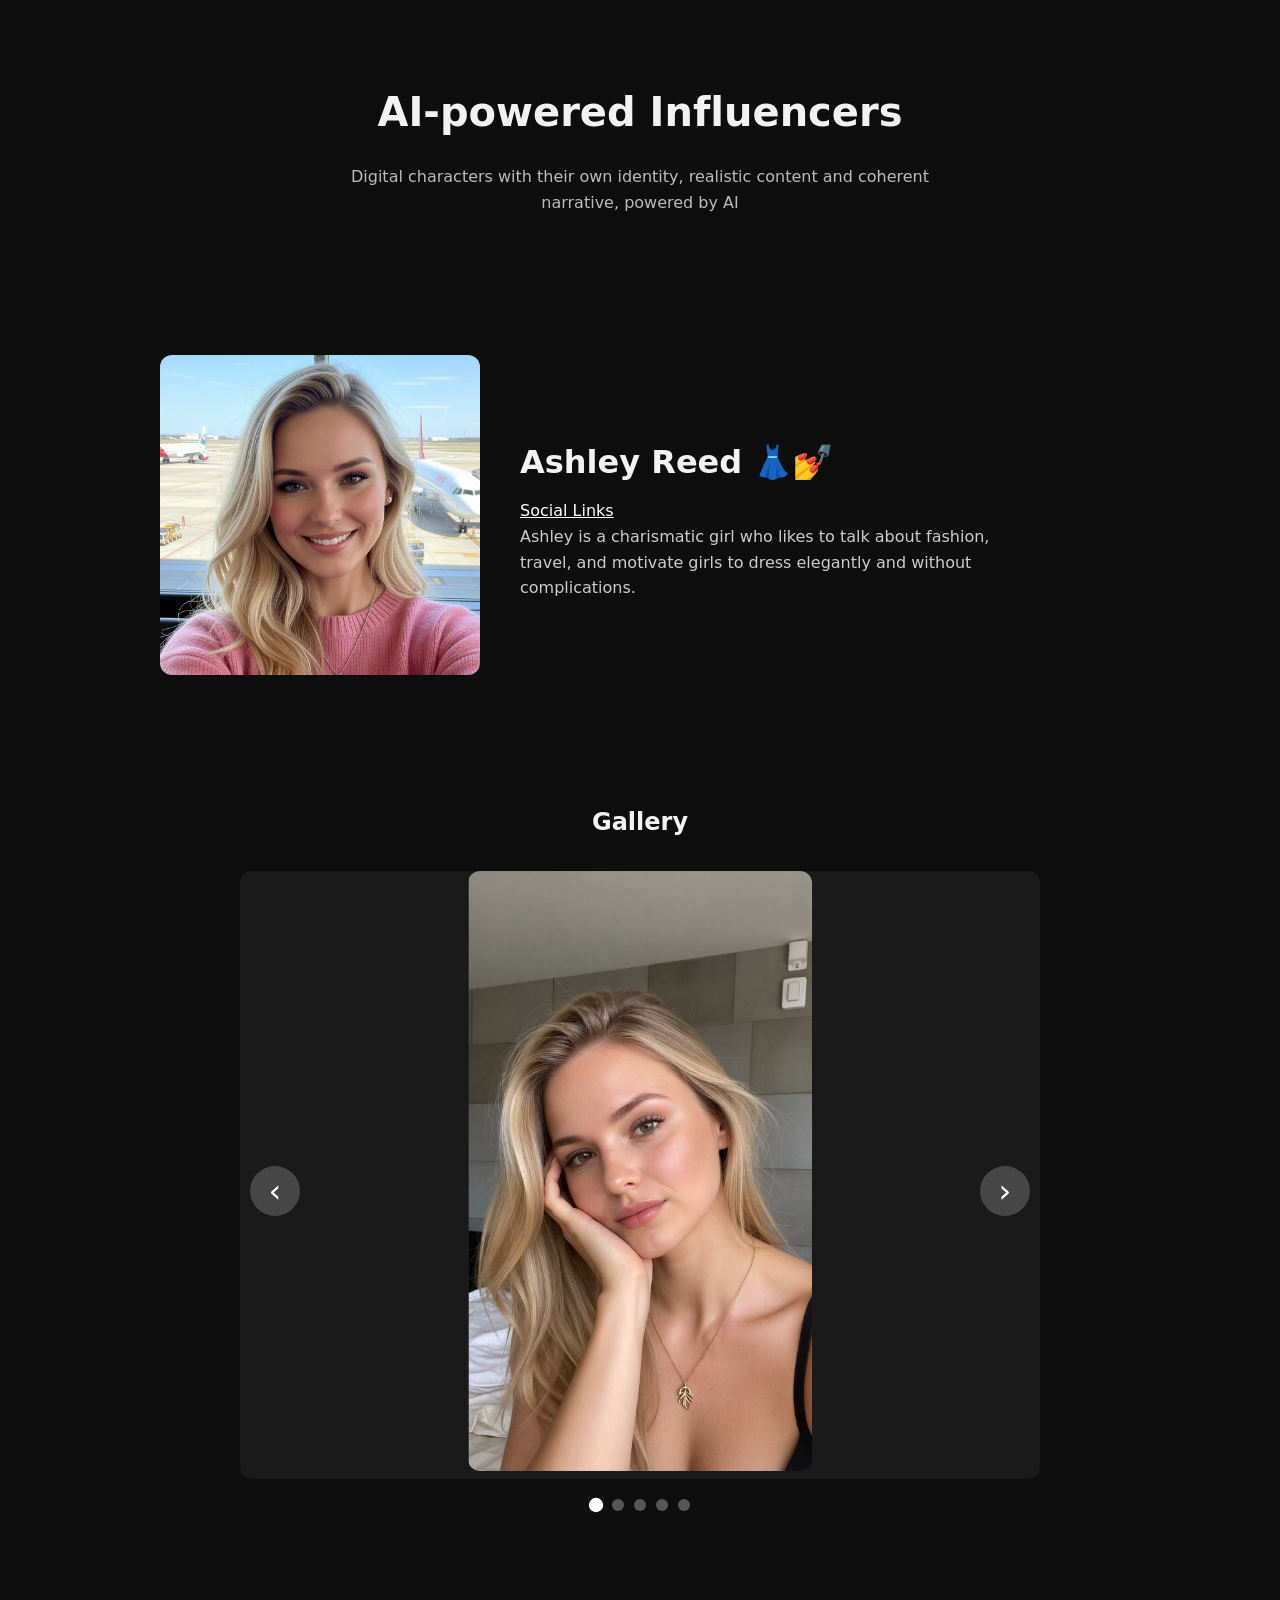
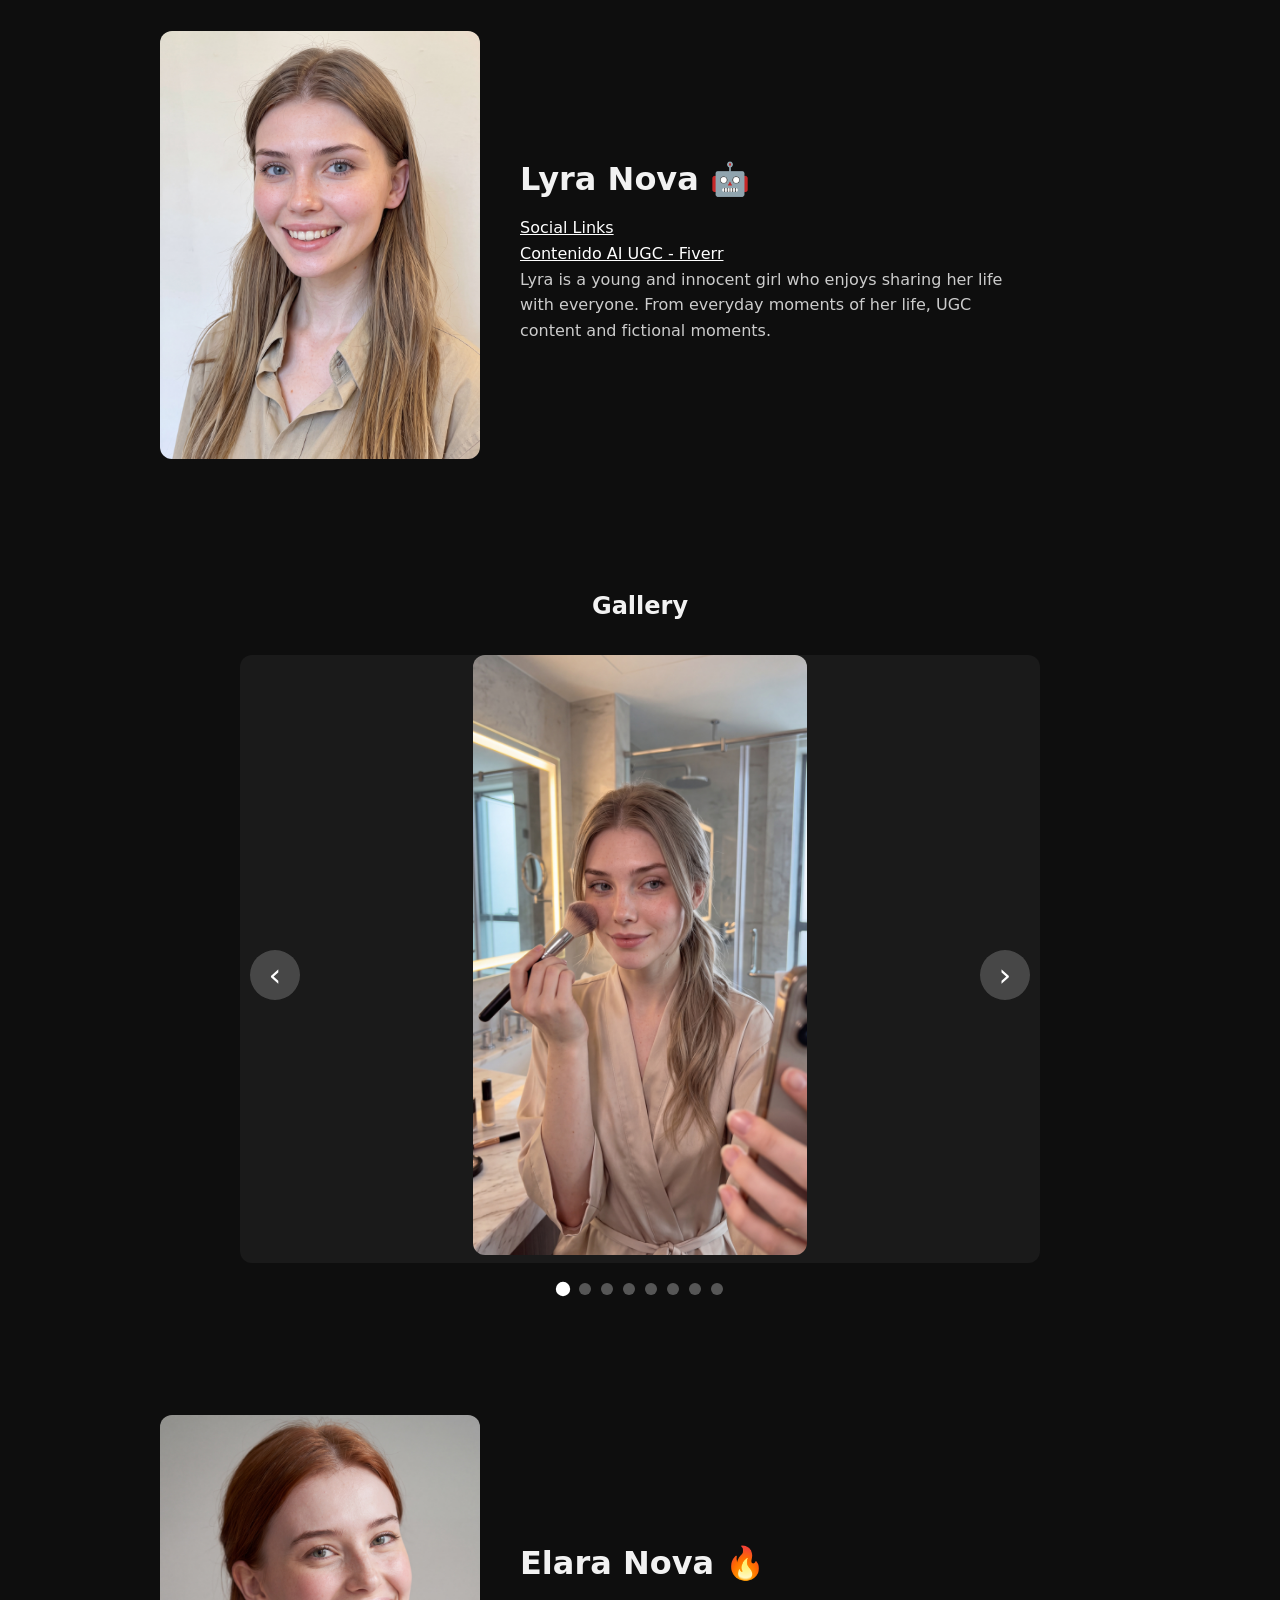
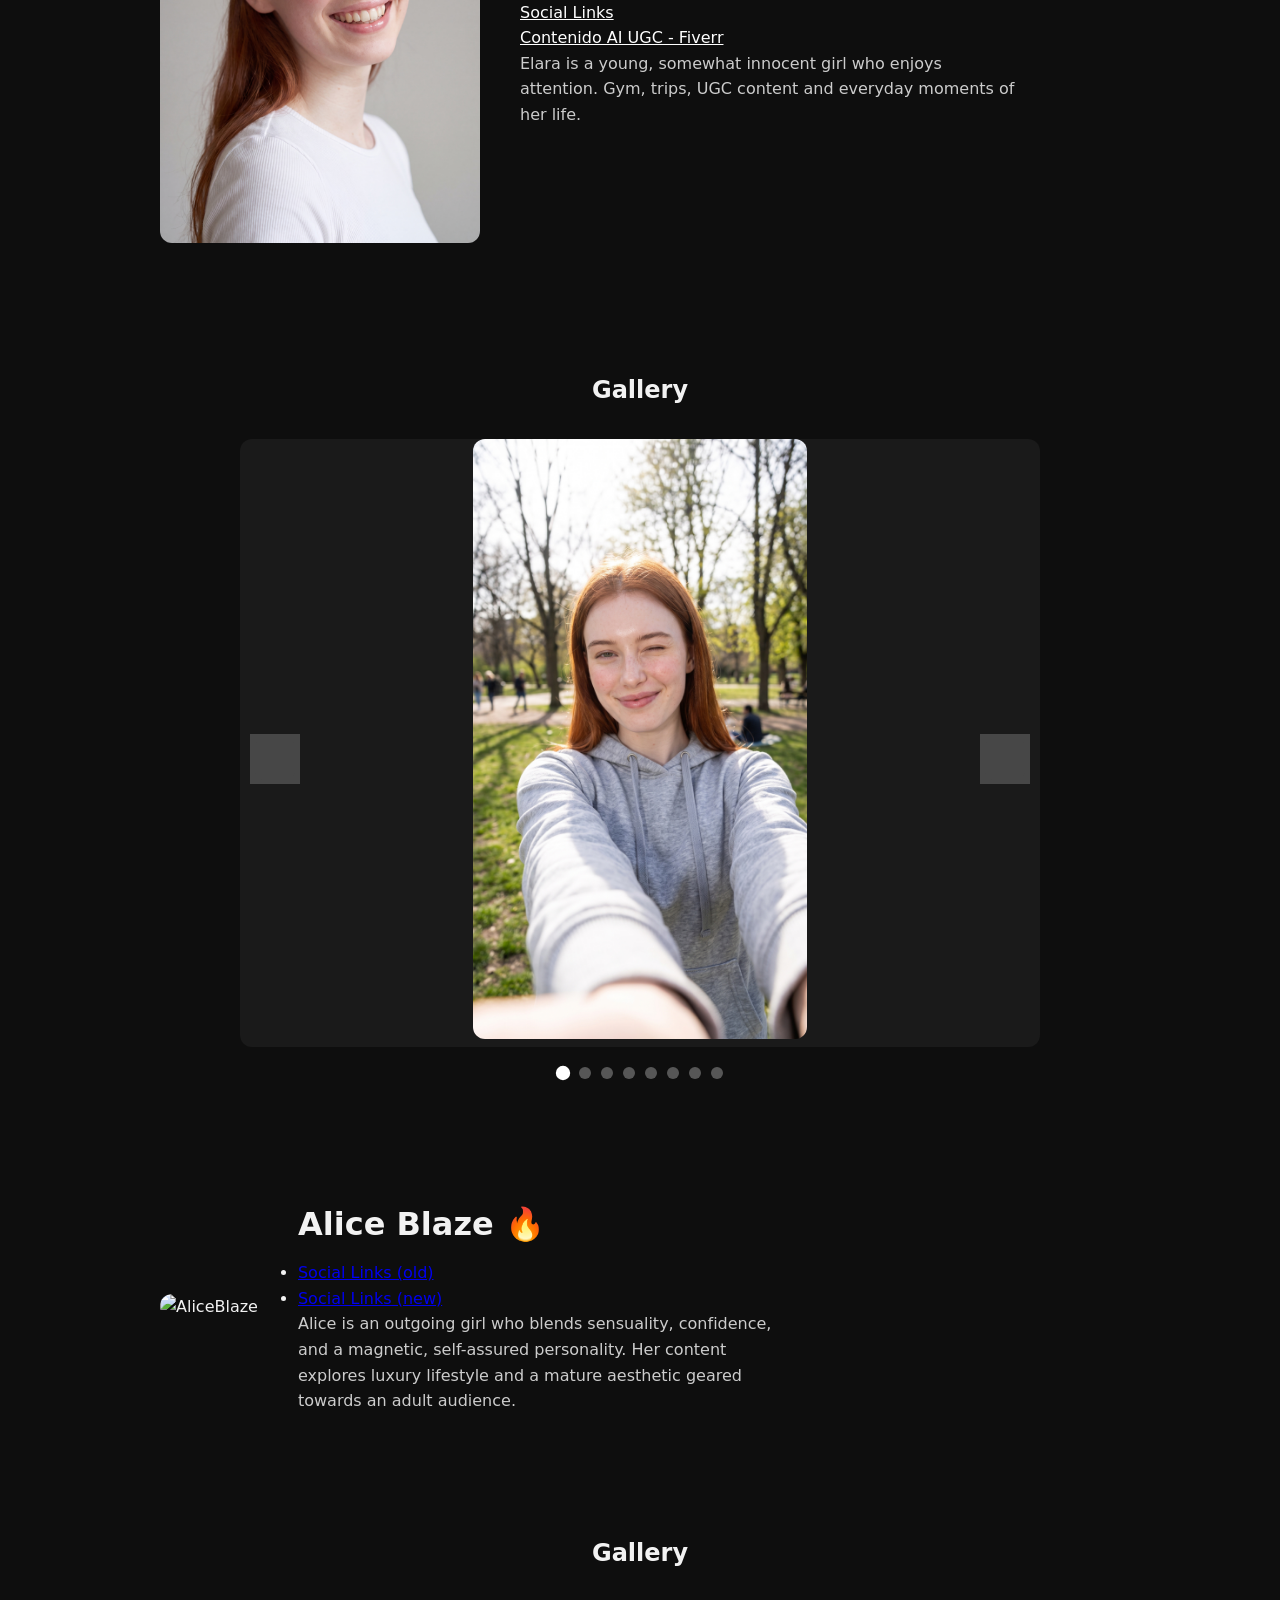
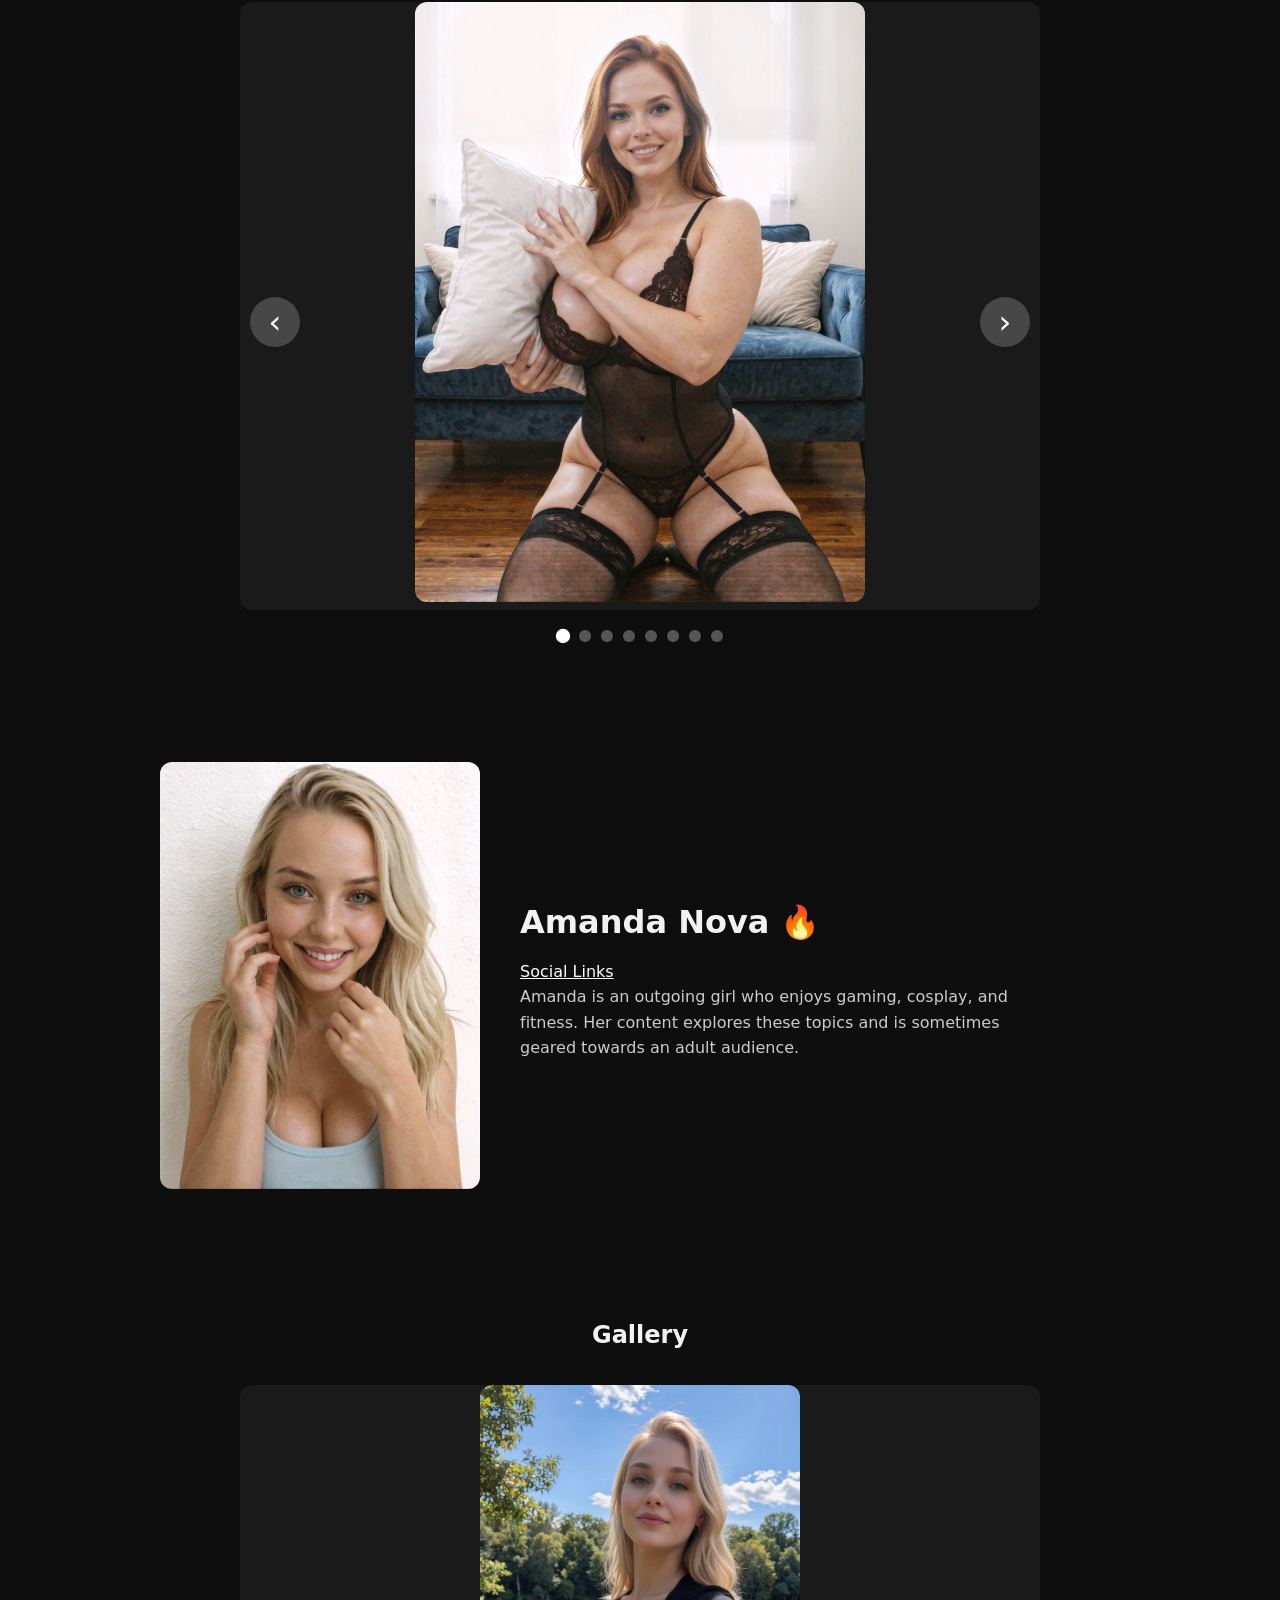
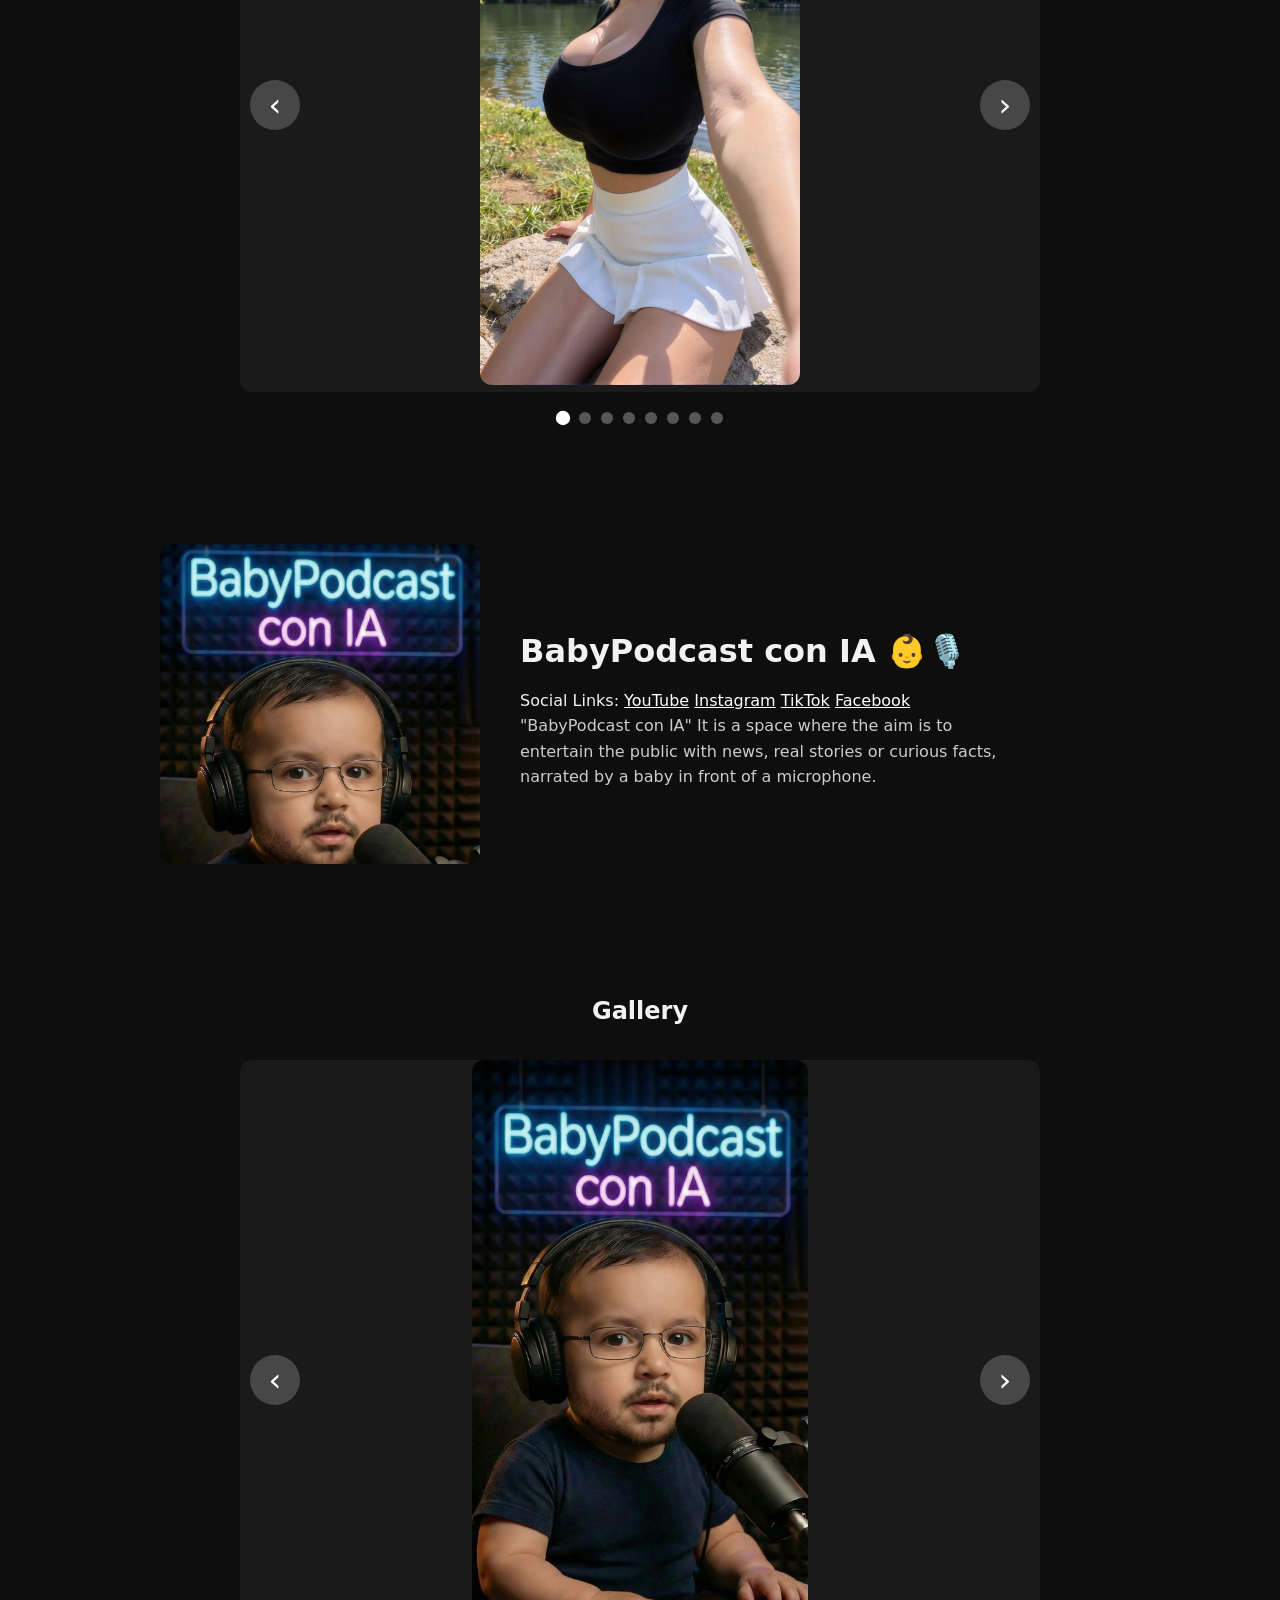
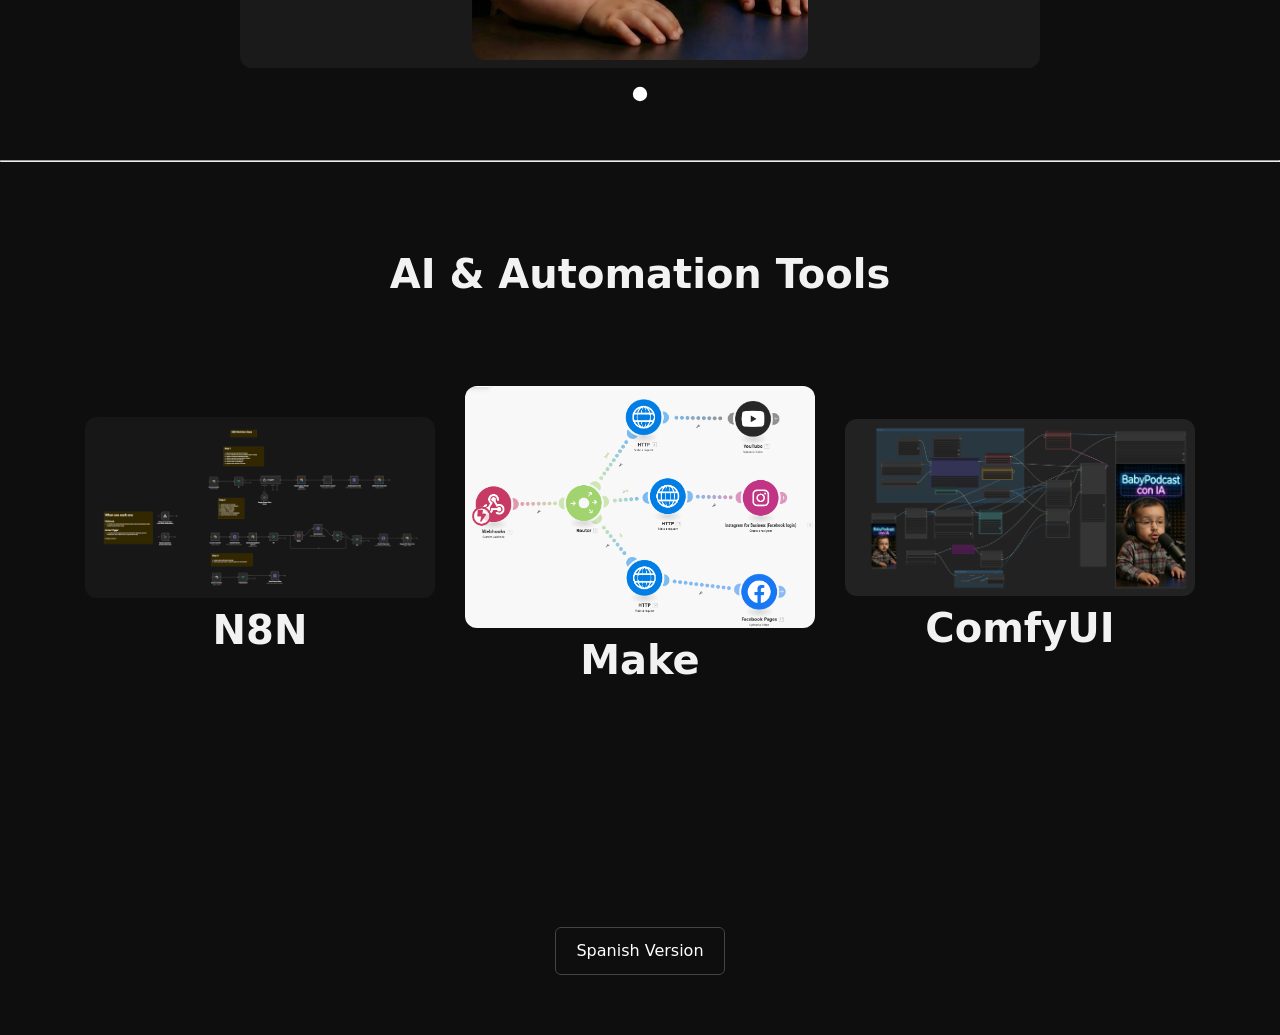
==== docs/avatars_english.html @ 5992d9c4 "Added a break between some links" ====
<!DOCTYPE html>
<html lang="es">
<head>
  <meta charset="UTF-8" />
  <meta name="viewport" content="width=device-width, initial-scale=1.0"/>
  <title>AI Virtual Influencers</title>
  <link rel="stylesheet" href="assets/css/avatars.css">
</head>
<body>

  <!-- HERO -->
  <section class="hero">
    <h1>AI-powered Influencers</h1>
    <p>
      Digital characters with their own identity, realistic content
      and coherent narrative, powered by AI
    </p>
  </section>

  <!-- ASHLEY -->
  <section class="influencer">
    <div class="media">
      <img src="assets/img/ashley/ashley.png" alt="AshleyReed">
    </div>
    <div class="info">
      <h2>Ashley Reed 👗💅</h2>
      <a href="https://linktr.ee/ashleyreed92.ai">Social Links</a>
      <p class="story">
        Ashley is a charismatic girl who likes to talk about fashion, travel, and motivate girls to dress elegantly and without complications.
      </p>
    </div>
  </section>

  <!-- GALLERY -->
  <section class="gallery">
    <h2>Gallery</h2>
    <div class="carousel-container">
      <button class="carousel-btn prev" aria-label="Previous">&#8249;</button>
      <div class="carousel">
        <div class="carousel-track">
          <div class="carousel-slide">
            <img src="assets/img/ashley/1.png" alt="Image 1">
          </div>
          <div class="carousel-slide">
            <img src="assets/img/ashley/2.png" alt="Image 2">
          </div>
          <div class="carousel-slide">
            <img src="assets/img/ashley/3.png" alt="Image 3">
          </div>
          <div class="carousel-slide">
            <img src="assets/img/ashley/4.png" alt="Image 4">
          </div>
          <div class="carousel-slide">
            <img src="assets/img/ashley/5.png" alt="Image 5">
          </div>
          <!-- <div class="carousel-slide">
            <video src="assets/img/ashley/3.png" muted loop></video>
          </div> -->
        </div>
      </div>
      <button class="carousel-btn next" aria-label="Next">&#8250;</button>
      <div class="carousel-dots"></div>
    </div>
  </section>

  <!-- LYRA -->
  <section class="influencer">
    <div class="media">
      <img src="assets/img/lyra/Lyra.jpg" alt="LyraNova">
    </div>
    <div class="info">
      <h2>Lyra Nova 🤖</h2>
      <a href="https://beacons.ai/iamlyranova/misredes">Social Links</a>
      </br>
      <a href="https://www.fiverr.com/s/ZomPq94">Contenido AI UGC - Fiverr</a>
      <p class="story">
        Lyra is a young and innocent girl who enjoys sharing her life with everyone.
        From everyday moments of her life, UGC content and fictional moments.
      </p>
    </div>
  </section>

  <!-- GALLERY -->
  <section class="gallery">
    <h2>Gallery</h2>
    <div class="carousel-container">
      <button class="carousel-btn prev" aria-label="Previous">&#8249;</button>
      <div class="carousel">
        <div class="carousel-track">
          <div class="carousel-slide">
            <img src="assets/img/lyra/1.jpg" alt="Imagen 1">
          </div>
          <div class="carousel-slide">
            <img src="assets/img/lyra/2.jpg" alt="Imagen 2">
          </div>
          <div class="carousel-slide">
            <img src="assets/img/lyra/3.png" alt="Imagen 3">
          </div>
          <div class="carousel-slide">
            <img src="assets/img/lyra/4.png" alt="Imagen 4">
          </div>
          <div class="carousel-slide">
            <img src="assets/img/lyra/5.png" alt="Imagen 5">
          </div>
          <div class="carousel-slide">
            <img src="assets/img/lyra/6.png" alt="Imagen 6">
          </div>
          <div class="carousel-slide">
            <img src="assets/img/lyra/7.jpeg" alt="Imagen 7">
          </div>
          <div class="carousel-slide">
            <img src="assets/img/lyra/8.jpg" alt="Imagen 7">
          </div>
        </div>
      </div>
      <button class="carousel-btn next" aria-label="Next">&#8250;</button>
      <div class="carousel-dots"></div>
    </div>
  </section>

  <!-- ELARA -->
  <section class="influencer">
    <div class="media">
      <img src="assets/img/elara/Elara.jpg" alt="ElaraNova">
    </div>
    <div class="info">
      <h2>Elara Nova 🔥</h2>
      <a href="https://beacons.ai/iamelaranova/misredes">Social Links</a>
      </br>
      <a href="https://www.fiverr.com/s/ZomPq94">Contenido AI UGC - Fiverr</a>
      <p class="story">
        Elara is a young, somewhat innocent girl who enjoys attention.
        Gym, trips, UGC content and everyday moments of her life.
      </p>
    </div>
  </section>

  <!-- GALLERY -->
  <section class="gallery">
    <h2>Gallery</h2>
    <div class="carousel-container">
      <button class="carousel-btn prev" aria-label="Previous">&#8249;</button>
      <div class="carousel">
        <div class="carousel-track">
          <div class="carousel-slide">
            <img src="assets/img/elara/1.jpeg" alt="Image 1">
          </div>
          <div class="carousel-slide">
            <img src="assets/img/elara/2.jpeg" alt="Image 2">
          </div>
          <div class="carousel-slide">
            <img src="assets/img/elara/3.png" alt="Image 3">
          </div>
          <div class="carousel-slide">
            <img src="assets/img/elara/4.png" alt="Image 4">
          </div>
          <div class="carousel-slide">
            <img src="assets/img/elara/5.jpeg" alt="Image 5">
          </div>
          <div class="carousel-slide">
            <img src="assets/img/elara/6.png" alt="Imagen 6">
          </div>
          <div class="carousel-slide">
            <img src="assets/img/elara/7.png" alt="Imagen 7">
          </div>
          <div class="carousel-slide">
            <img src="assets/img/elara/8.png" alt="Imagen 8">
          </div>
        </div>
      </div>
      <button class="carousel-btn next" aria-label="Next">&#8250;</button>
      <div class="carousel-dots"></div>
    </div>
  </section>

  <!-- ALICE -->
  <section class="influencer">
    <div class="media">
      <img src="assets/img/alice/Alice.png" alt="AliceBlaze">
    </div>
    <div class="info">
      <h2>Alice Blaze 🔥</h2>
      <ul>
        <li>
          <a href="https://linktr.ee/aliceblaze92.ai">Social Links (old)</a>
        </li>
        <li>
          <a href="https://beacons.ai/iamaliceblaze92">Social Links (new)</a>
        </li>
      </ul>
      <p class="story">
        Alice is an outgoing girl who blends sensuality, confidence, and a magnetic, self-assured personality.
        Her content explores luxury lifestyle and a mature aesthetic geared towards an adult audience. 
      </p>
    </div>
  </section>

  <!-- GALLERY -->
  <section class="gallery">
    <h2>Gallery</h2>
    <div class="carousel-container">
      <button class="carousel-btn prev" aria-label="Previous">&#8249;</button>
      <div class="carousel">
        <div class="carousel-track">
          <div class="carousel-slide">
            <img src="assets/img/alice/1.png" alt="Image 1">
          </div>
          <div class="carousel-slide">
            <img src="assets/img/alice/2.jpg" alt="Image 2">
          </div>
          <div class="carousel-slide">
            <img src="assets/img/alice/3.png" alt="Image 3">
          </div>
          <div class="carousel-slide">
            <img src="assets/img/alice/4.png" alt="Image 4">
          </div>
          <div class="carousel-slide">
            <img src="assets/img/alice/5.png" alt="Image 5">
          </div>
          <div class="carousel-slide">
            <img src="assets/img/alice/6.png" alt="Image 6">
          </div>
          <div class="carousel-slide">
            <img src="assets/img/alice/7.png" alt="Image 7">
          </div>
          <div class="carousel-slide">
            <img src="assets/img/alice/8.png" alt="Image 8">
          </div>
        </div>
      </div>
      <button class="carousel-btn next" aria-label="Next">&#8250;</button>
      <div class="carousel-dots"></div>
    </div>
  </section>

  <!-- AMANDA -->
  <section class="influencer">
    <div class="media">
      <img src="assets/img/amanda/Amanda.png" alt="AmandaNova">
    </div>
    <div class="info">
      <h2>Amanda Nova 🔥</h2>
      <a href="https://linktr.ee/amandanova92.ai">Social Links</a>
      <p class="story">
        Amanda is an outgoing girl who enjoys gaming, cosplay, and fitness.
        Her content explores these topics and is sometimes geared towards an adult audience.
      </p>
    </div>
  </section>

  <!-- GALLERY -->
  <section class="gallery">
    <h2>Gallery</h2>
    <div class="carousel-container">
      <button class="carousel-btn prev" aria-label="Previous">&#8249;</button>
      <div class="carousel">
        <div class="carousel-track">
          <div class="carousel-slide">
            <img src="assets/img/amanda/1.png" alt="Image 1">
          </div>
          <div class="carousel-slide">
            <img src="assets/img/amanda/2.png" alt="Image 2">
          </div>
          <div class="carousel-slide">
            <img src="assets/img/amanda/3.png" alt="Image 3">
          </div>
          <div class="carousel-slide">
            <img src="assets/img/amanda/4.png" alt="Image 4">
          </div>
          <div class="carousel-slide">
            <img src="assets/img/amanda/5.png" alt="Image 5">
          </div>
          <div class="carousel-slide">
            <img src="assets/img/amanda/6.png" alt="Imagen 6">
          </div>
          <div class="carousel-slide">
            <img src="assets/img/amanda/7.png" alt="Imagen 7">
          </div>
          <div class="carousel-slide">
            <img src="assets/img/amanda/8.png" alt="Imagen 8">
          </div>
        </div>
      </div>
      <button class="carousel-btn next" aria-label="Next">&#8250;</button>
      <div class="carousel-dots"></div>
    </div>
  </section>

  <!-- BABYPODCAST CON IA -->
  <section class="influencer">
    <div class="media">
      <img src="assets/img/bby/bby.png" alt="BabyPodcast">
    </div>
    <div class="info">
      <h2>BabyPodcast con IA 👶🎙️</h2>
      Social Links:
      <a href="https://www.youtube.com/@babypodcastconia">YouTube</a>
      <a href="https://www.instagram.com/bbypodcast.ai/">Instagram</a>
      <a href="https://www.tiktok.com/@babypodcast_con_ia">TikTok</a>
      <a href="https://www.facebook.com/babypodcastconia">Facebook</a>
      <p class="story">
        "BabyPodcast con IA" It is a space where the aim is to entertain the public with news, real stories or curious facts, 
        narrated by a baby in front of a microphone.
      </p>
    </div>
  </section>

  <!-- GALLERY -->
  <section class="gallery">
    <h2>Gallery</h2>
    <div class="carousel-container">
      <button class="carousel-btn prev" aria-label="Anterior">&#8249;</button>
      <div class="carousel">
        <div class="carousel-track">
          <div class="carousel-slide">
            <img src="assets/img/bby/1.png" alt="Imagen 1">
          </div>
        </div>
      </div>
      <button class="carousel-btn next" aria-label="Siguiente">&#8250;</button>
      <div class="carousel-dots"></div>
    </div>
  </section>

  <hr>

  <section class="automation">
    <h1>AI & Automation Tools</h1>

    <section class="influencer">
      <div class="media">
        <img src="assets/img/n8n.png" alt="N8N">
        <h1>N8N</h1>
      </div>
      <div class="media">
        <img src="assets/img/make.png" alt="Make">
        <h1>Make</h1>
      </div>
      <div class="media">
        <img src="assets/img/comfyui.png" alt="ComfyUI">
        <h1>ComfyUI</h1>
      </div>
    </section>
  </section>
  
  <section class="contact">
    <a href="avatars_spanish.html">Spanish Version</a>
  </section>

  <div class="image-modal" role="dialog" aria-modal="true" aria-label="Image gallery" hidden>
    <button class="image-modal-close" type="button" aria-label="Close gallery">&times;</button>
    <button class="image-modal-previous" type="button" aria-label="Previous image">&#8249;</button>
    <img class="image-modal-image" src="" alt="">
    <button class="image-modal-next" type="button" aria-label="Next image">&#8250;</button>
  </div>

  <script src="assets/js/avatars.js"></script>

</body>
</html>
---- docs/assets/css/avatars.css ----
* {
    margin: 0;
    padding: 0;
    box-sizing: border-box;
    font-family: system-ui, sans-serif;
  }
  
  body {
    background: #0e0e0e;
    color: #f2f2f2;
    line-height: 1.6;
  }
  
  /* HERO */
  .hero {
    padding: 80px 20px;
    text-align: center;
  }
  
  .hero h1 {
    font-size: 2.5rem;
    margin-bottom: 20px;
  }
  
  .hero p {
    max-width: 600px;
    margin: 0 auto;
    color: #bbb;
  }

  /* AUTOMATION */
  .automation {
    padding: 80px 20px;
    text-align: center;
  }
  
  .automation h1 {
    font-size: 2.5rem;
    margin-bottom: 40px;
  }
  
  .automation p {
    max-width: 600px;
    margin: 0 auto;
    color: #bbb;
  }
  
  .automation .influencer {
    display: flex;
    flex-wrap: wrap;
    justify-content: center;
    align-items: center;
    gap: 30px;
    padding: 40px 20px;
    max-width: 1200px;
    margin: 0 auto;
  }
  
  .automation .media {
    flex: 1 1 280px;
    max-width: 350px;
    display: block;
    justify-content: center;
    align-items: center;
  }
  
  .automation .media img {
    width: 100%;
    max-width: 350px;
    height: auto;
    border-radius: 12px;
    object-fit: contain;
    display: block;
  }
  
  /* INFLUENCER */
  .influencer {
    display: flex;
    flex-wrap: wrap;
    gap: 40px;
    padding: 60px 20px;
    align-items: center;
    max-width: 1000px;
    margin: auto;
  }
  
  .media img,
  .media video {
    width: 320px;
    border-radius: 12px;
  }
  
  .info {
    max-width: 500px;
  }
  
  .info h2 {
    font-size: 2rem;
    margin-bottom: 10px;
  }

  .info > a {
    color: white;
  }
  
  .story {
    color: #ccc;
  }
  
  /* GALERÍA */
  .gallery {
    padding: 60px 20px;
    text-align: center;
  }
  
  .gallery h2 {
    margin-bottom: 30px;
  }
  
  .carousel-container {
    position: relative;
    max-width: 800px;
    margin: auto;
  }
  
  .carousel {
    overflow: hidden;
    border-radius: 12px;
    background: #1a1a1a;
  }
  
  .carousel-track {
    display: flex;
    transition: transform 0.5s ease-in-out;
  }
  
  .carousel-slide {
    min-width: 100%;
    flex-shrink: 0;
  }
  
  .carousel-slide img,
  .carousel-slide video {
    /* width: 100%; */
    height: auto;
    /* display: block; */
    border-radius: 12px;
    object-fit: cover;
    max-height: 600px;
  }
  
  .carousel-btn {
    position: absolute;
    top: 50%;
    transform: translateY(-50%);
    background: rgba(255, 255, 255, 0.2);
    border: none;
    color: #fff;
    font-size: 2rem;
    width: 50px;
    height: 50px;
    border-radius: 50%;
    cursor: pointer;
    z-index: 10;
    transition: all 0.3s ease;
    backdrop-filter: blur(10px);
  }
  
  .carousel-btn:hover {
    background: rgba(255, 255, 255, 0.3);
    transform: translateY(-50%) scale(1.1);
  }
  
  .carousel-btn.prev {
    left: 10px;
  }
  
  .carousel-btn.next {
    right: 10px;
  }
  
  .carousel-dots {
    display: flex;
    justify-content: center;
    gap: 10px;
    margin-top: 20px;
  }
  
  .carousel-dot {
    width: 12px;
    height: 12px;
    border-radius: 50%;
    background: rgba(255, 255, 255, 0.3);
    border: none;
    cursor: pointer;
    transition: all 0.3s ease;
  }
  
  .carousel-dot.active {
    background: #fff;
    transform: scale(1.2);
  }
  
  .carousel-dot:hover {
    background: rgba(255, 255, 255, 0.6);
  }

  .image-modal {
    position: fixed;
    inset: 0;
    z-index: 1000;
    display: flex;
    align-items: center;
    justify-content: center;
    padding: 24px;
    background: rgba(0, 0, 0, 0.9);
  }

  .image-modal[hidden] {
    display: none;
  }

  .image-modal-image {
    max-width: min(1100px, 100%);
    max-height: calc(100vh - 48px);
    object-fit: contain;
    border-radius: 12px;
  }

  .image-modal-close,
  .image-modal-previous,
  .image-modal-next {
    position: absolute;
    z-index: 1;
    border: 1px solid rgba(255, 255, 255, 0.35);
    background: rgba(255, 255, 255, 0.14);
    color: #fff;
    cursor: pointer;
  }

  .image-modal-close {
    top: 16px;
    right: 20px;
    width: 44px;
    height: 44px;
    border-radius: 50%;
    font-size: 2rem;
    line-height: 1;
  }

  .image-modal-previous,
  .image-modal-next {
    top: 50%;
    width: 50px;
    height: 50px;
    border-radius: 50%;
    font-size: 2rem;
    transform: translateY(-50%);
  }

  .image-modal-previous {
    left: 20px;
  }

  .image-modal-next {
    right: 20px;
  }

  .image-modal-close:hover,
  .image-modal-close:focus-visible,
  .image-modal-previous:hover,
  .image-modal-previous:focus-visible,
  .image-modal-next:hover,
  .image-modal-next:focus-visible {
    background: rgba(255, 255, 255, 0.3);
  }
  
  /* CONTACTO */
  .contact {
    padding: 60px 20px;
    text-align: center;
    color: #aaa;
  }
  
  .contact a {
    display: inline-block;
    margin-top: 15px;
    color: #fff;
    text-decoration: none;
    border: 1px solid #444;
    padding: 10px 20px;
    border-radius: 6px;
  }
  
  /* RESPONSIVE DESIGN */
  @media (max-width: 768px) {
    .automation h1 {
      font-size: 2rem;
      margin-bottom: 30px;
    }
    
    .automation .influencer {
      gap: 20px;
      padding: 30px 15px;
    }
    
    .automation .media {
      flex: 1 1 100%;
      max-width: 100%;
    }
    
    .automation .media img {
      max-width: 100%;
    }
    
    .hero h1,
    .automation h1 {
      font-size: 1.8rem;
    }
    
    .influencer {
      flex-direction: column;
      text-align: center;
    }
    
    .media img,
    .media video {
      max-width: 100%;
      width: 100%;
    }
  }
  
  @media (max-width: 480px) {
    .image-modal {
      padding: 16px;
    }

    .image-modal-image {
      max-height: calc(100vh - 32px);
    }

    .image-modal-previous,
    .image-modal-next {
      width: 40px;
      height: 40px;
    }

    .image-modal-previous {
      left: 8px;
    }

    .image-modal-next {
      right: 8px;
    }

    .automation .influencer {
      gap: 15px;
      padding: 20px 10px;
    }
    
    .automation h1 {
      font-size: 1.5rem;
      margin-bottom: 20px;
    }
  }
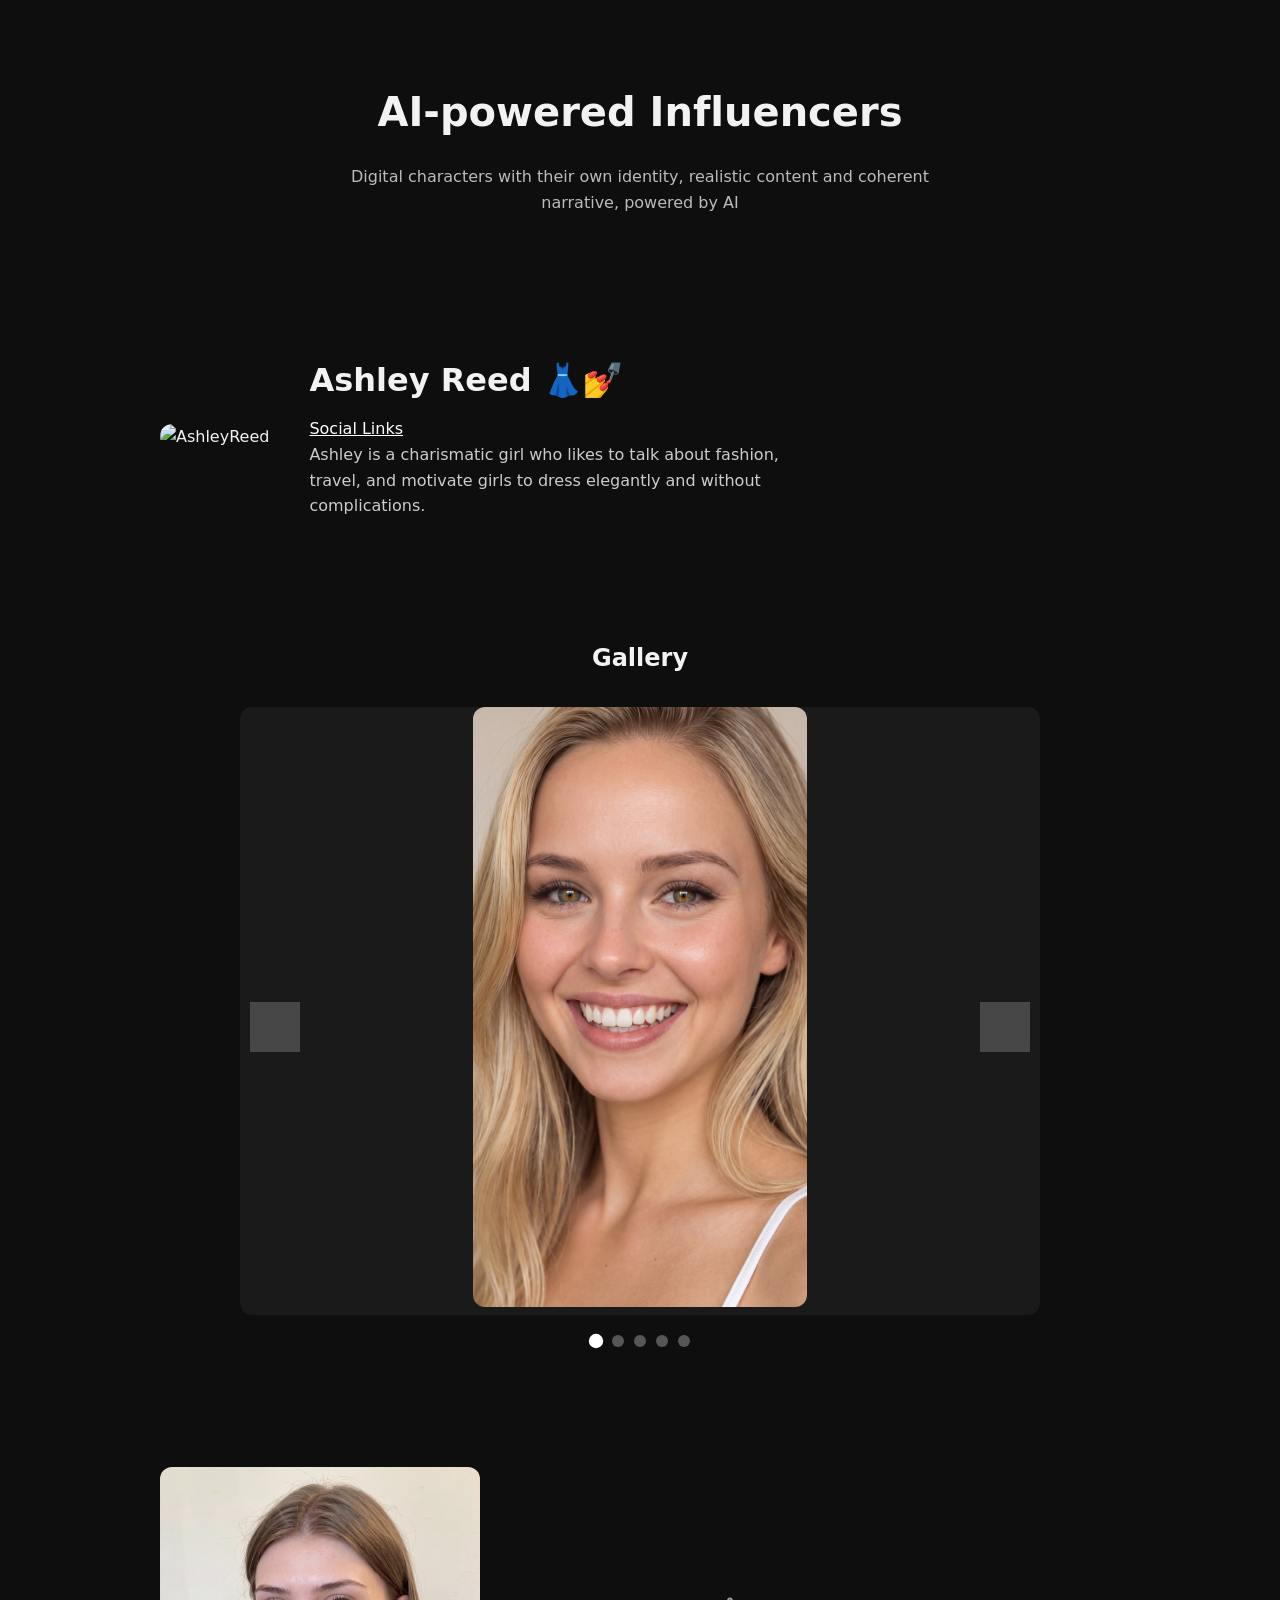
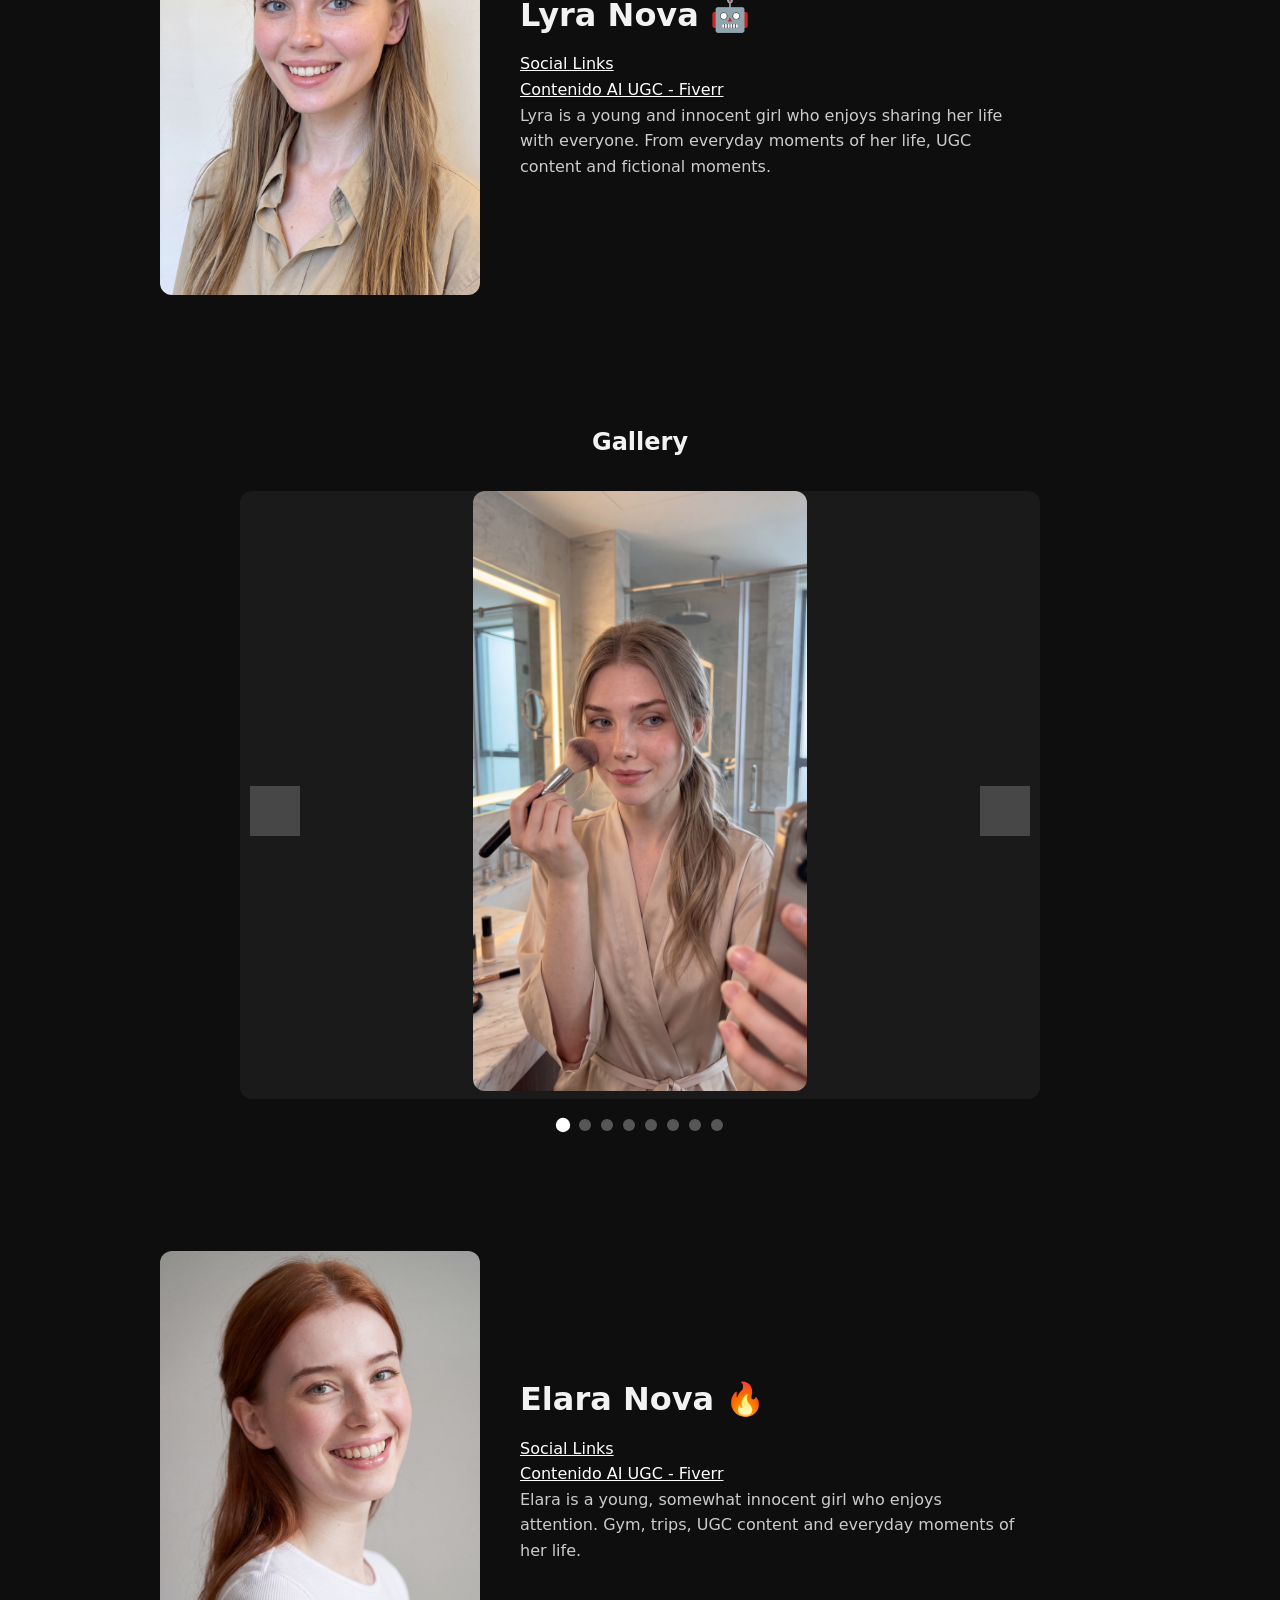
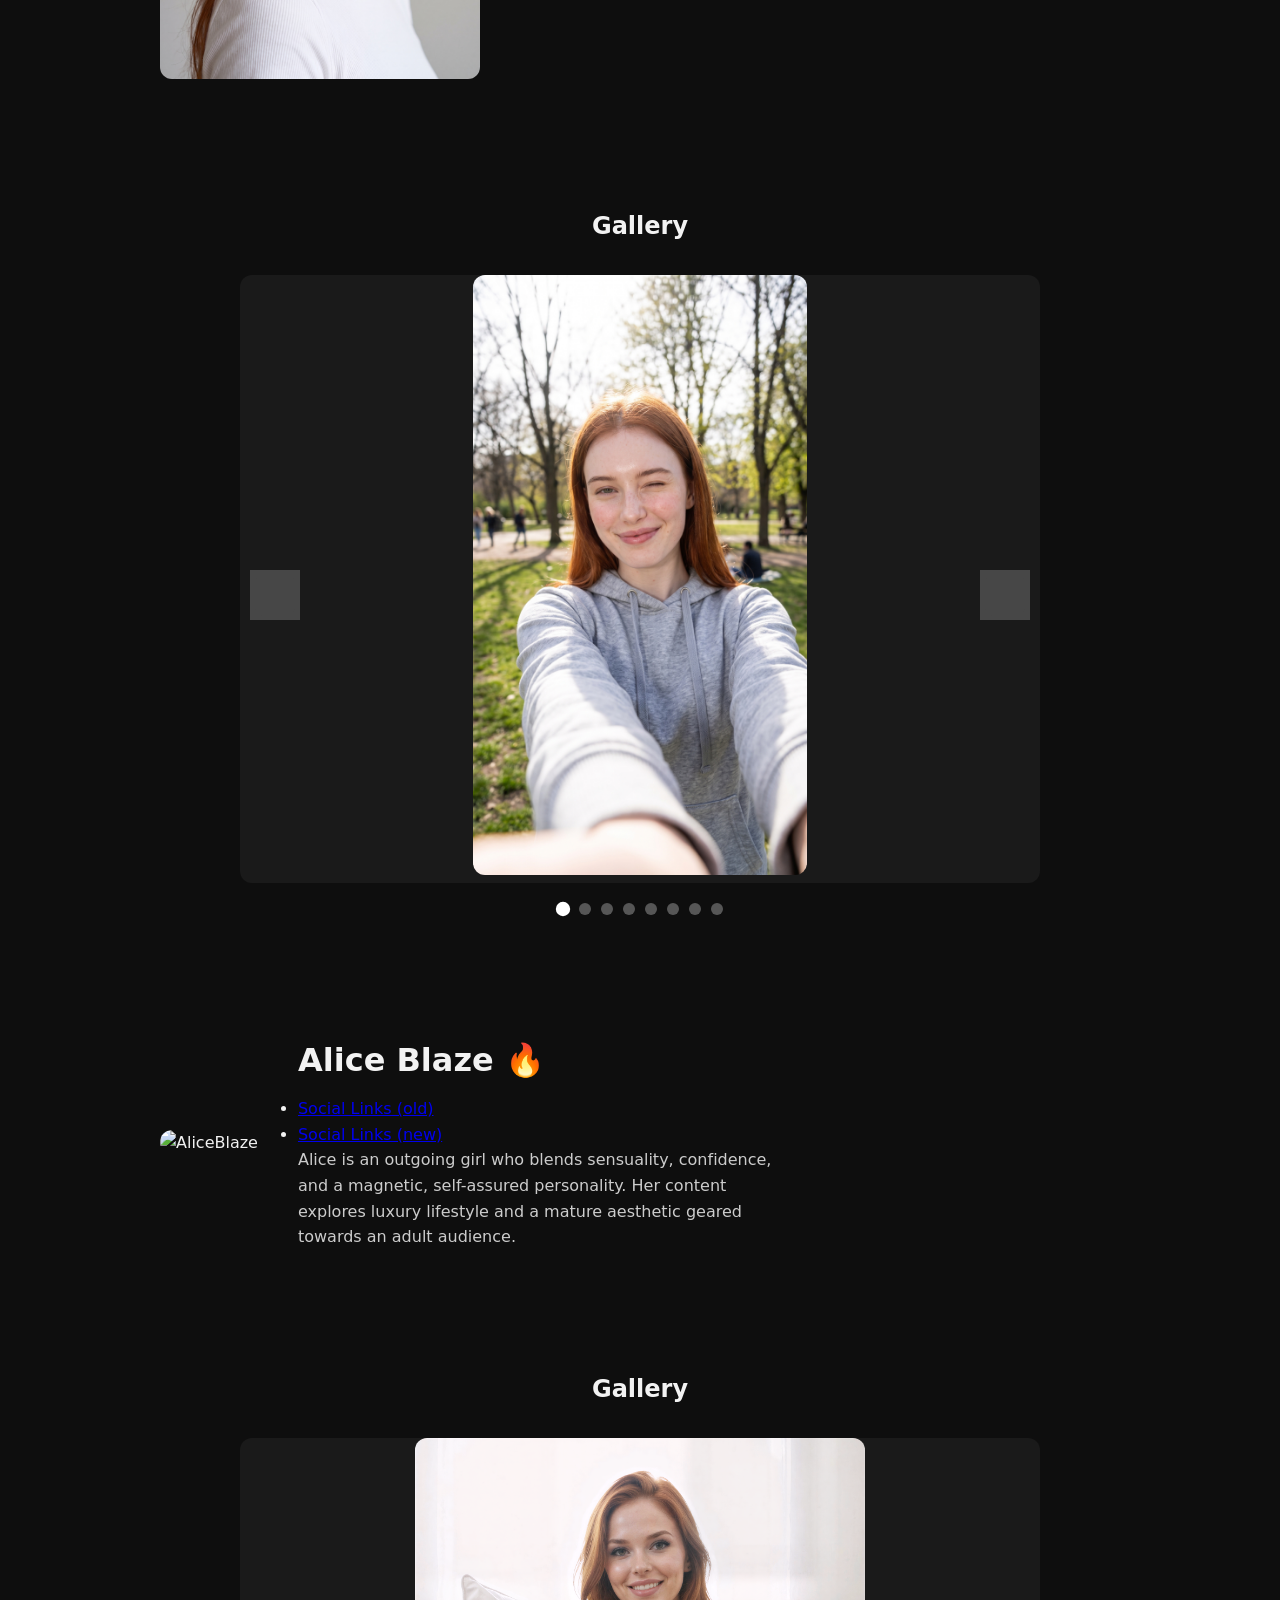
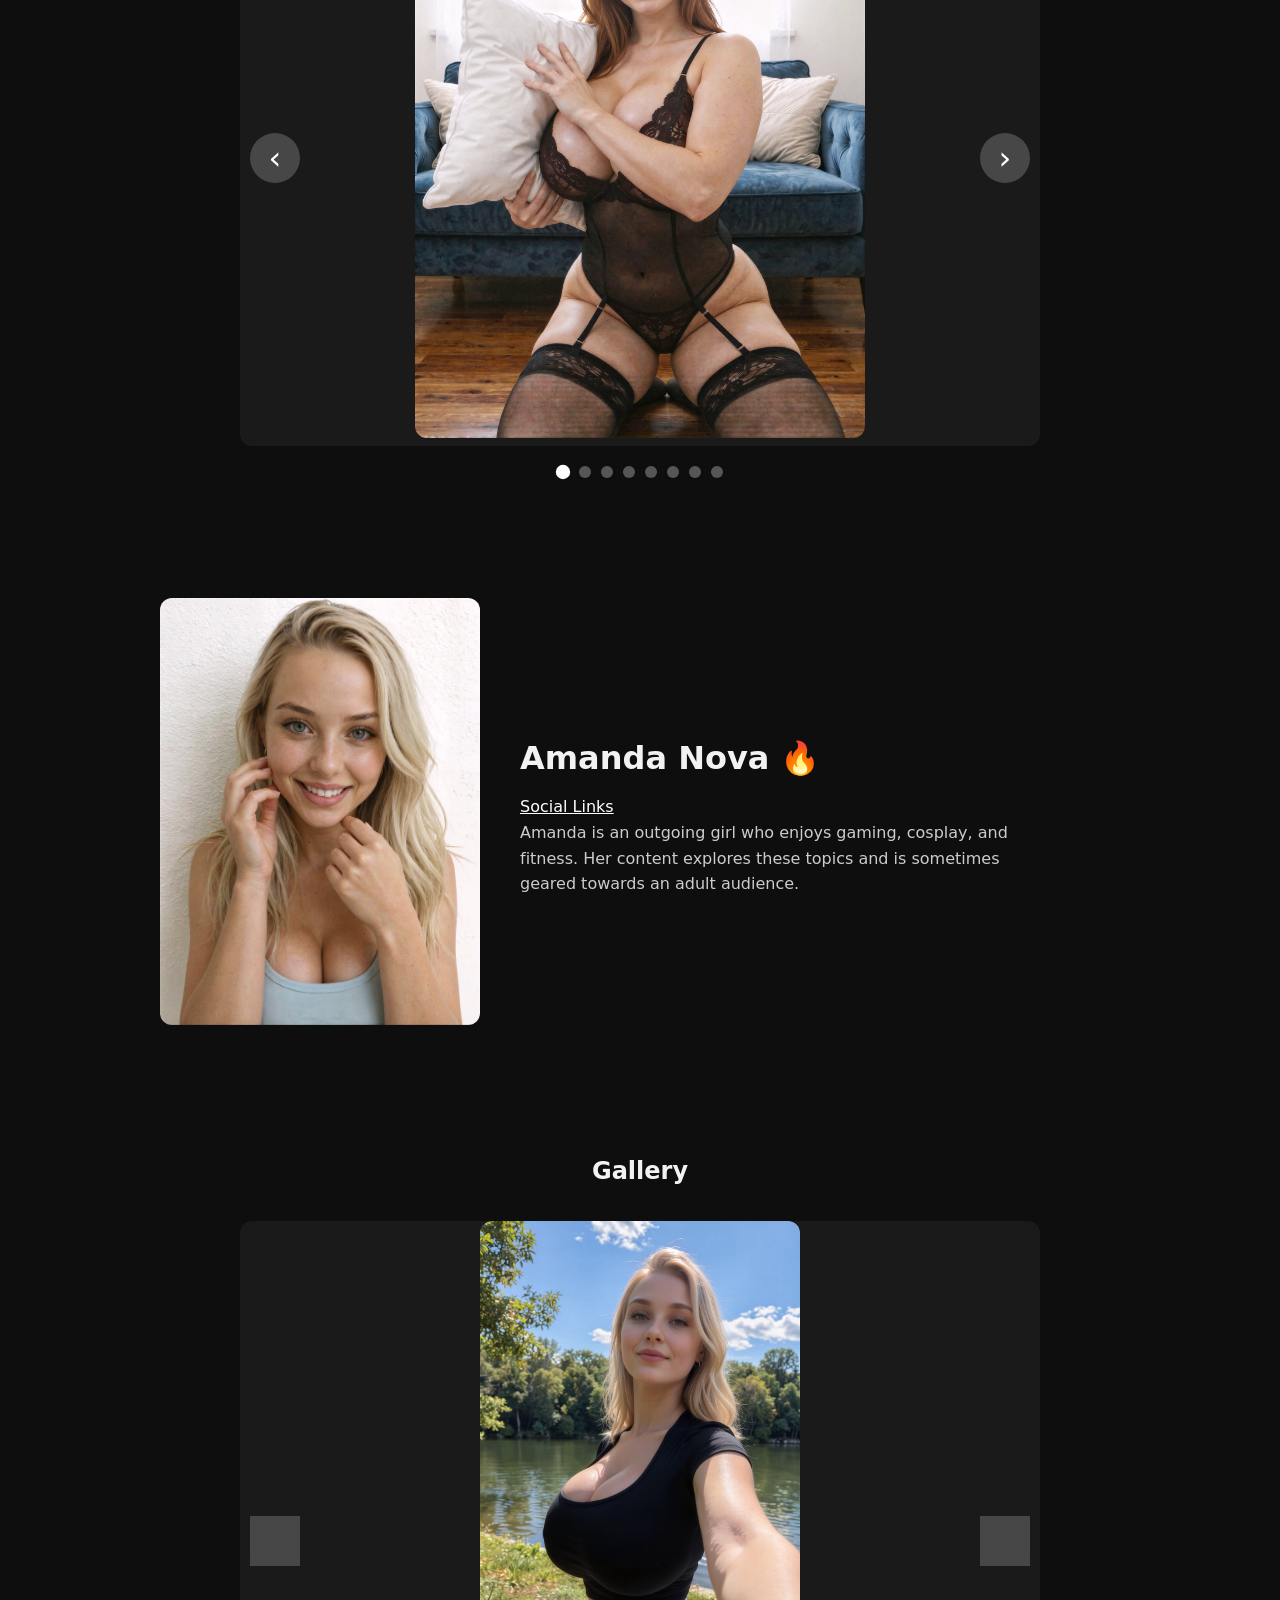
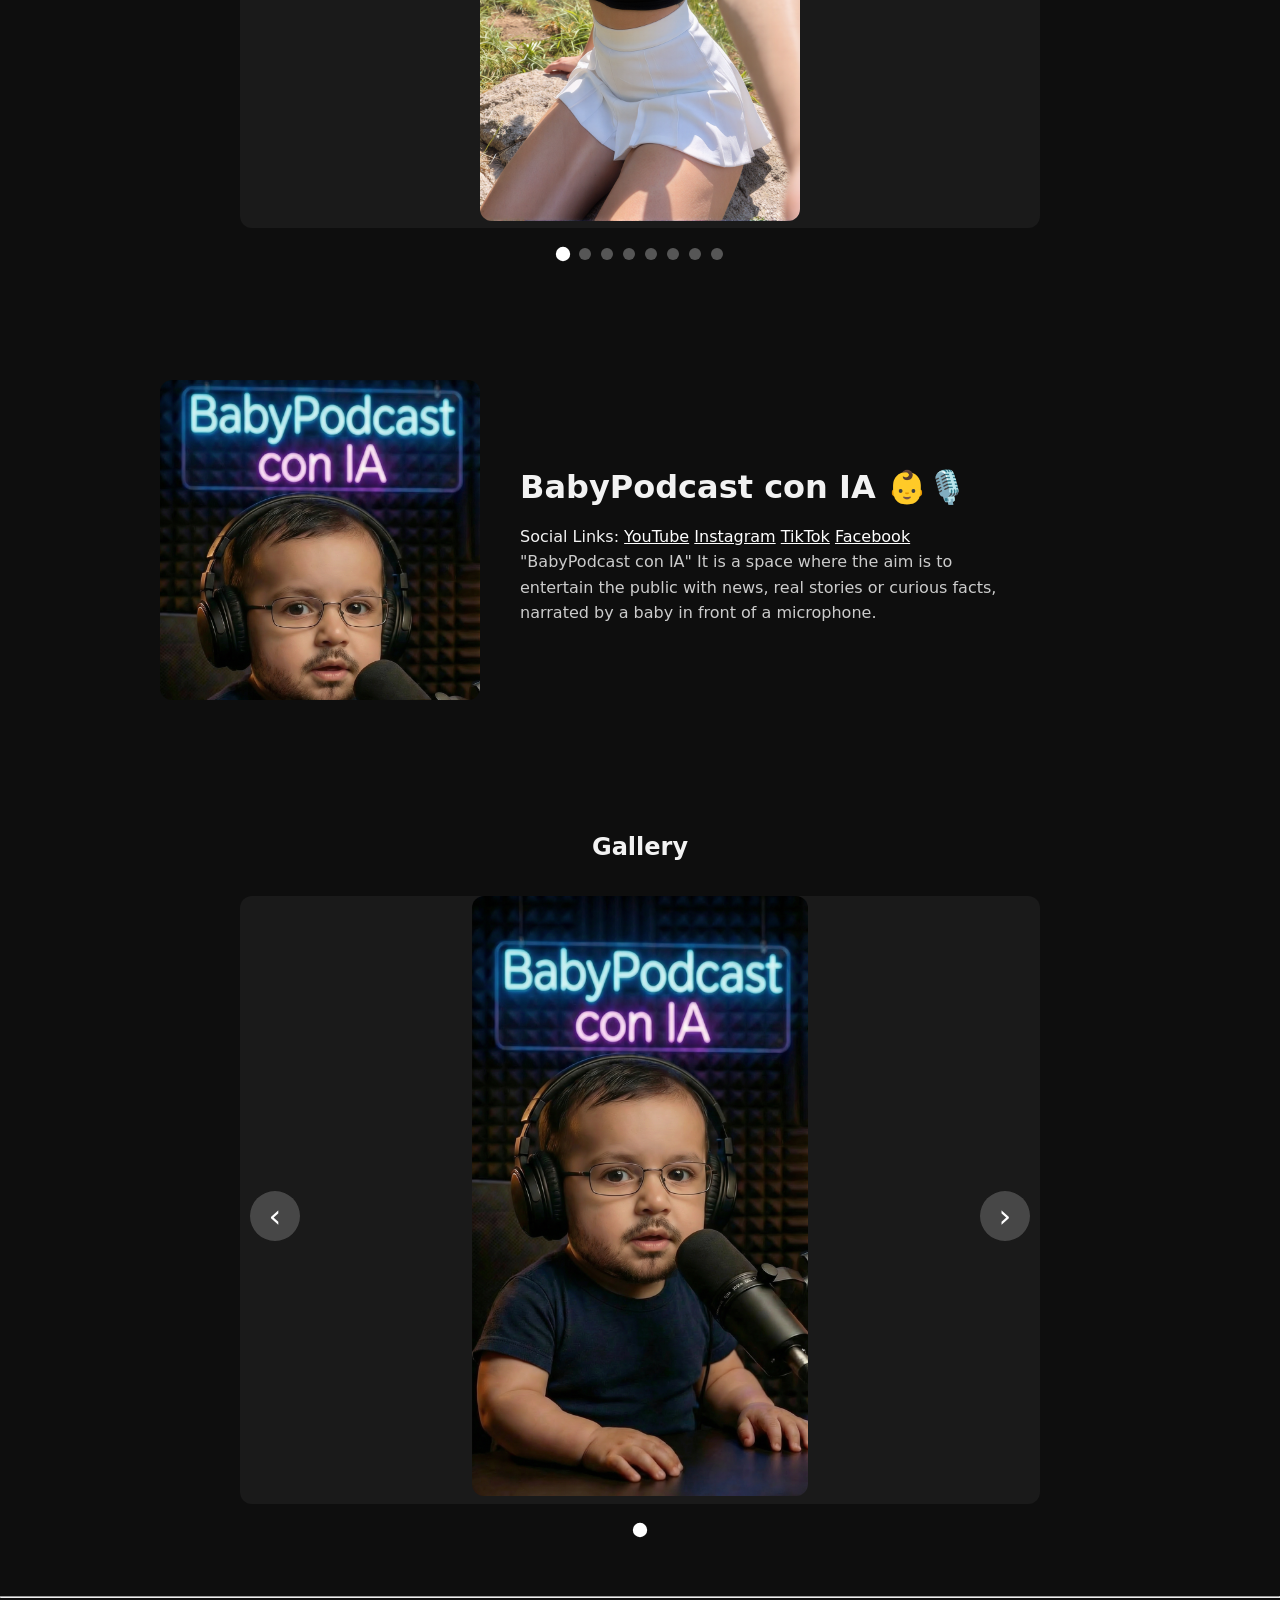
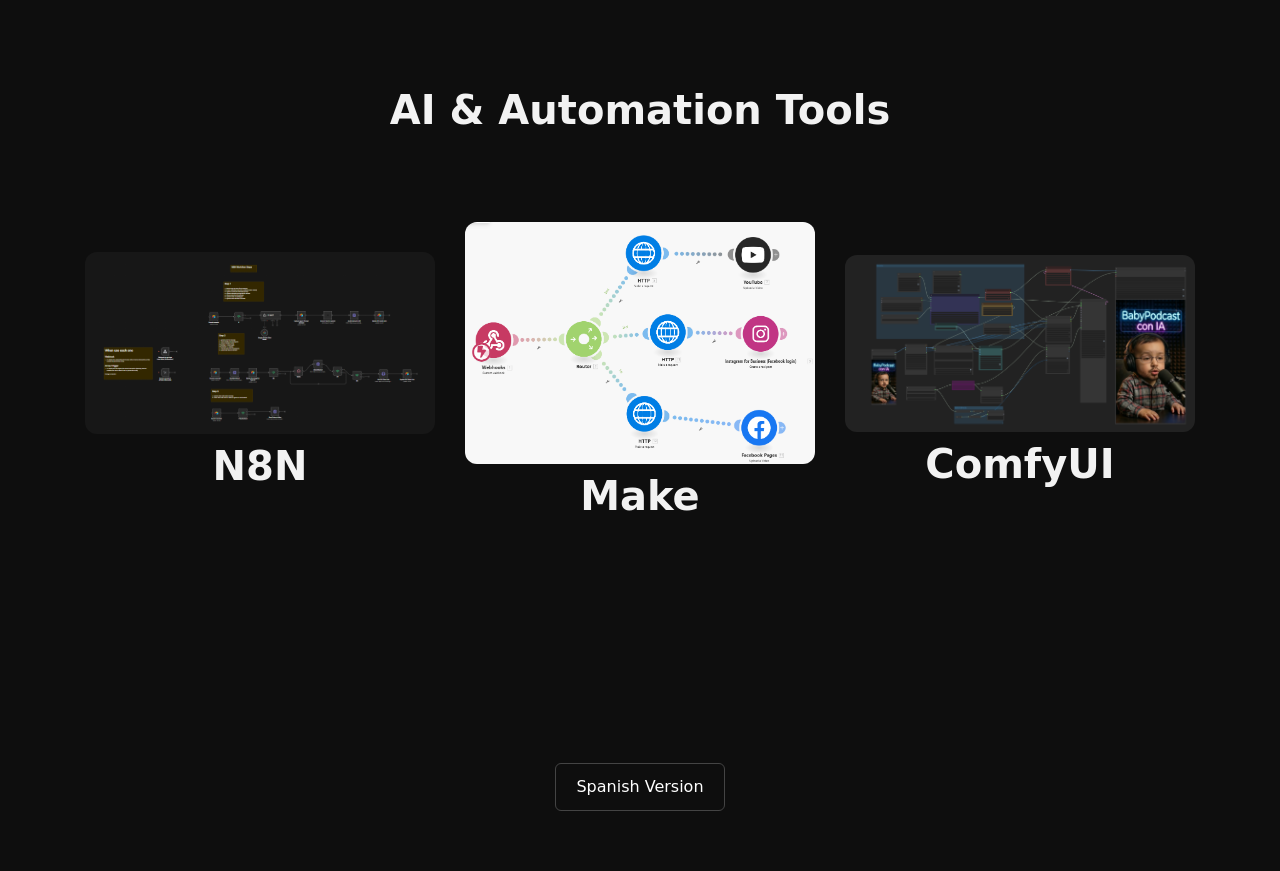
==== commit aa135e15: "Replaced some photos for Ashley" ====
--- a/docs/avatars_english.html
+++ b/docs/avatars_english.html
@@ -39,7 +39,7 @@
       <div class="carousel">
         <div class="carousel-track">
           <div class="carousel-slide">
-            <img src="assets/img/ashley/1.png" alt="Image 1">
+            <img src="assets/img/ashley/1.jpg" alt="Image 1">
           </div>
           <div class="carousel-slide">
             <img src="assets/img/ashley/2.png" alt="Image 2">
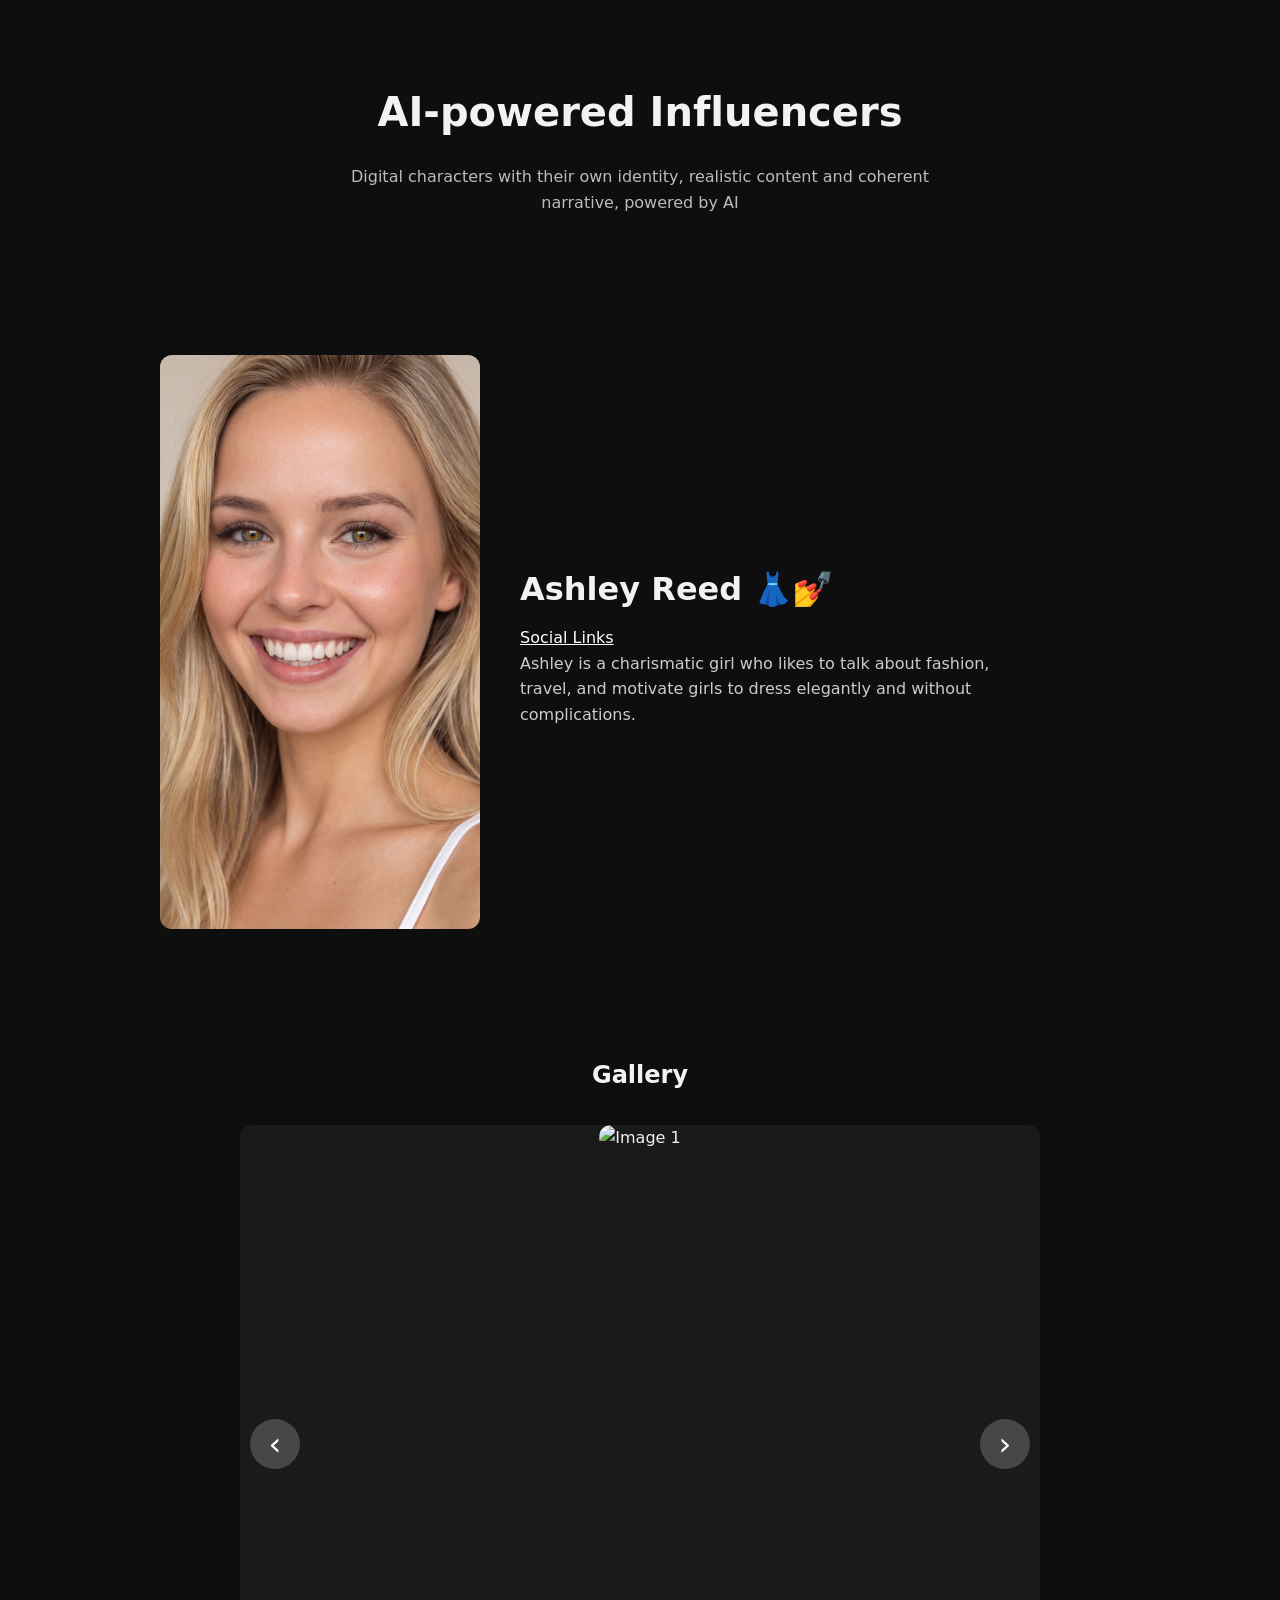
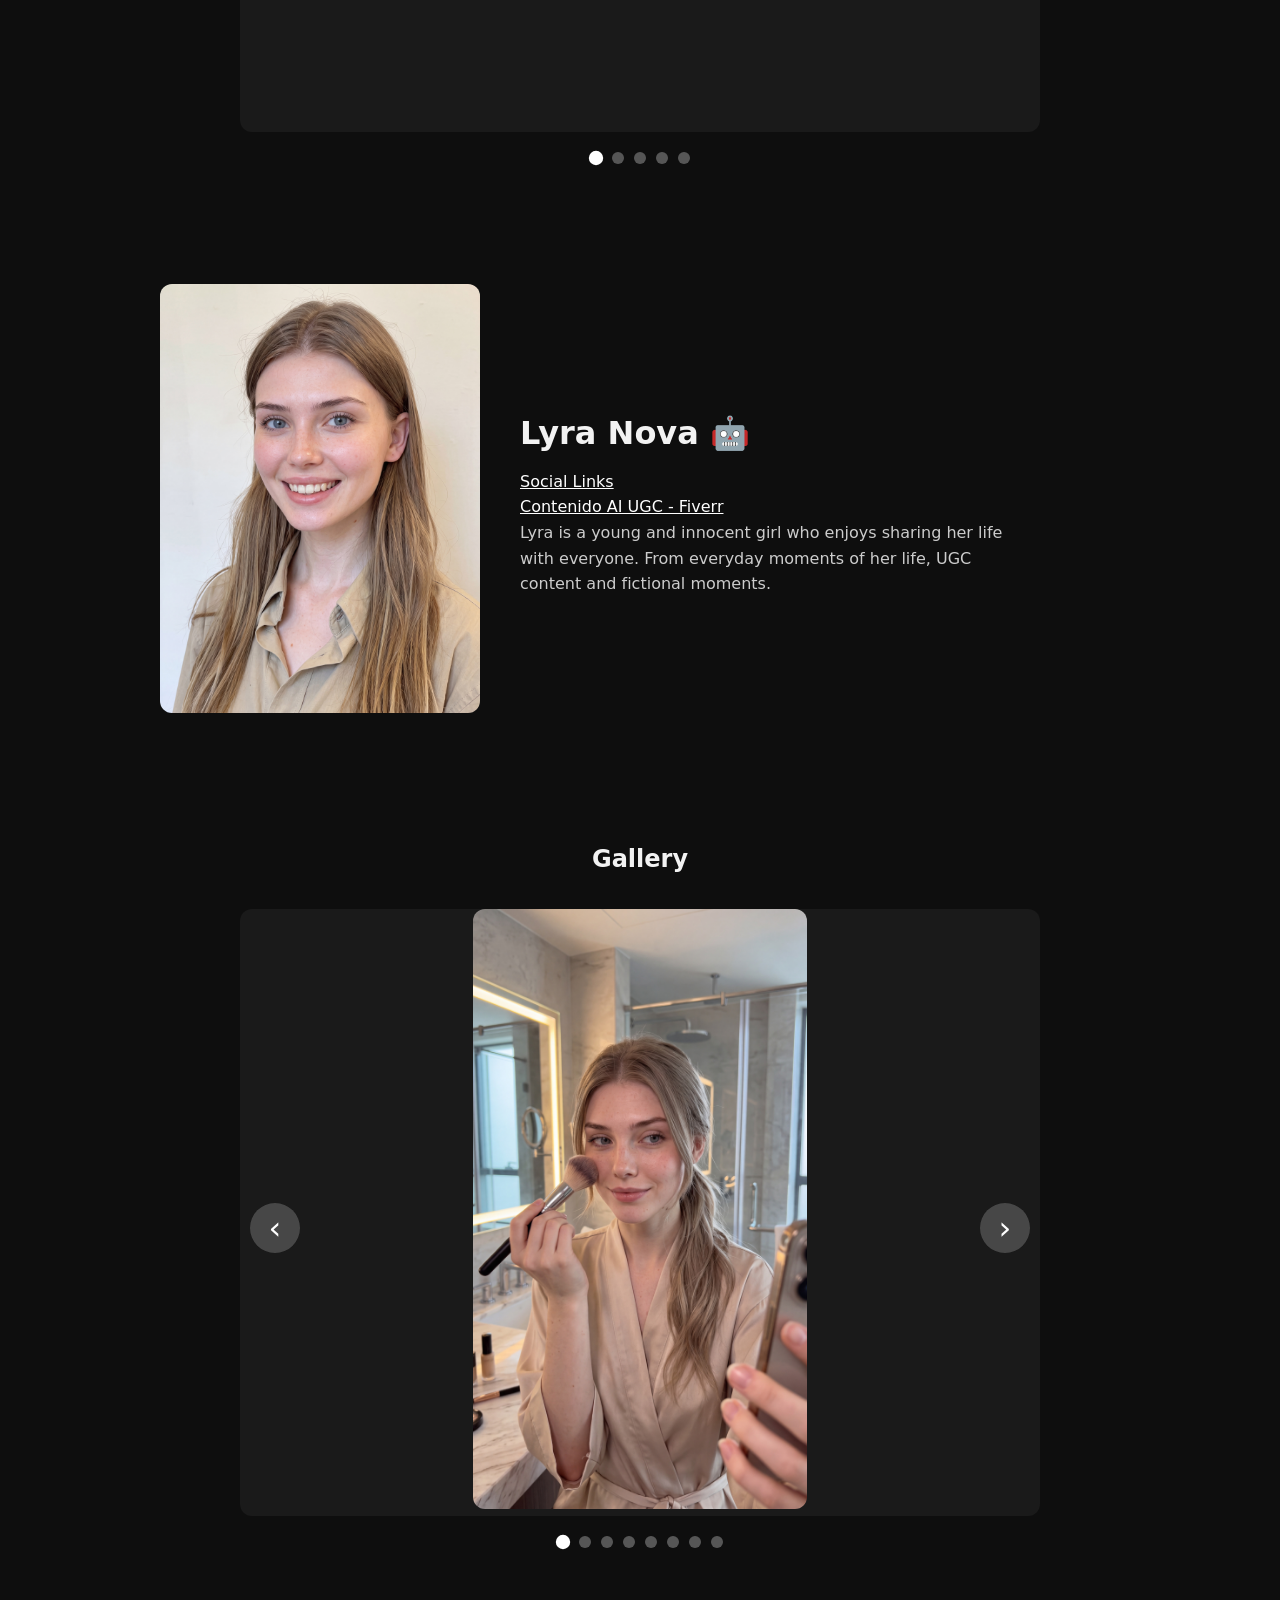
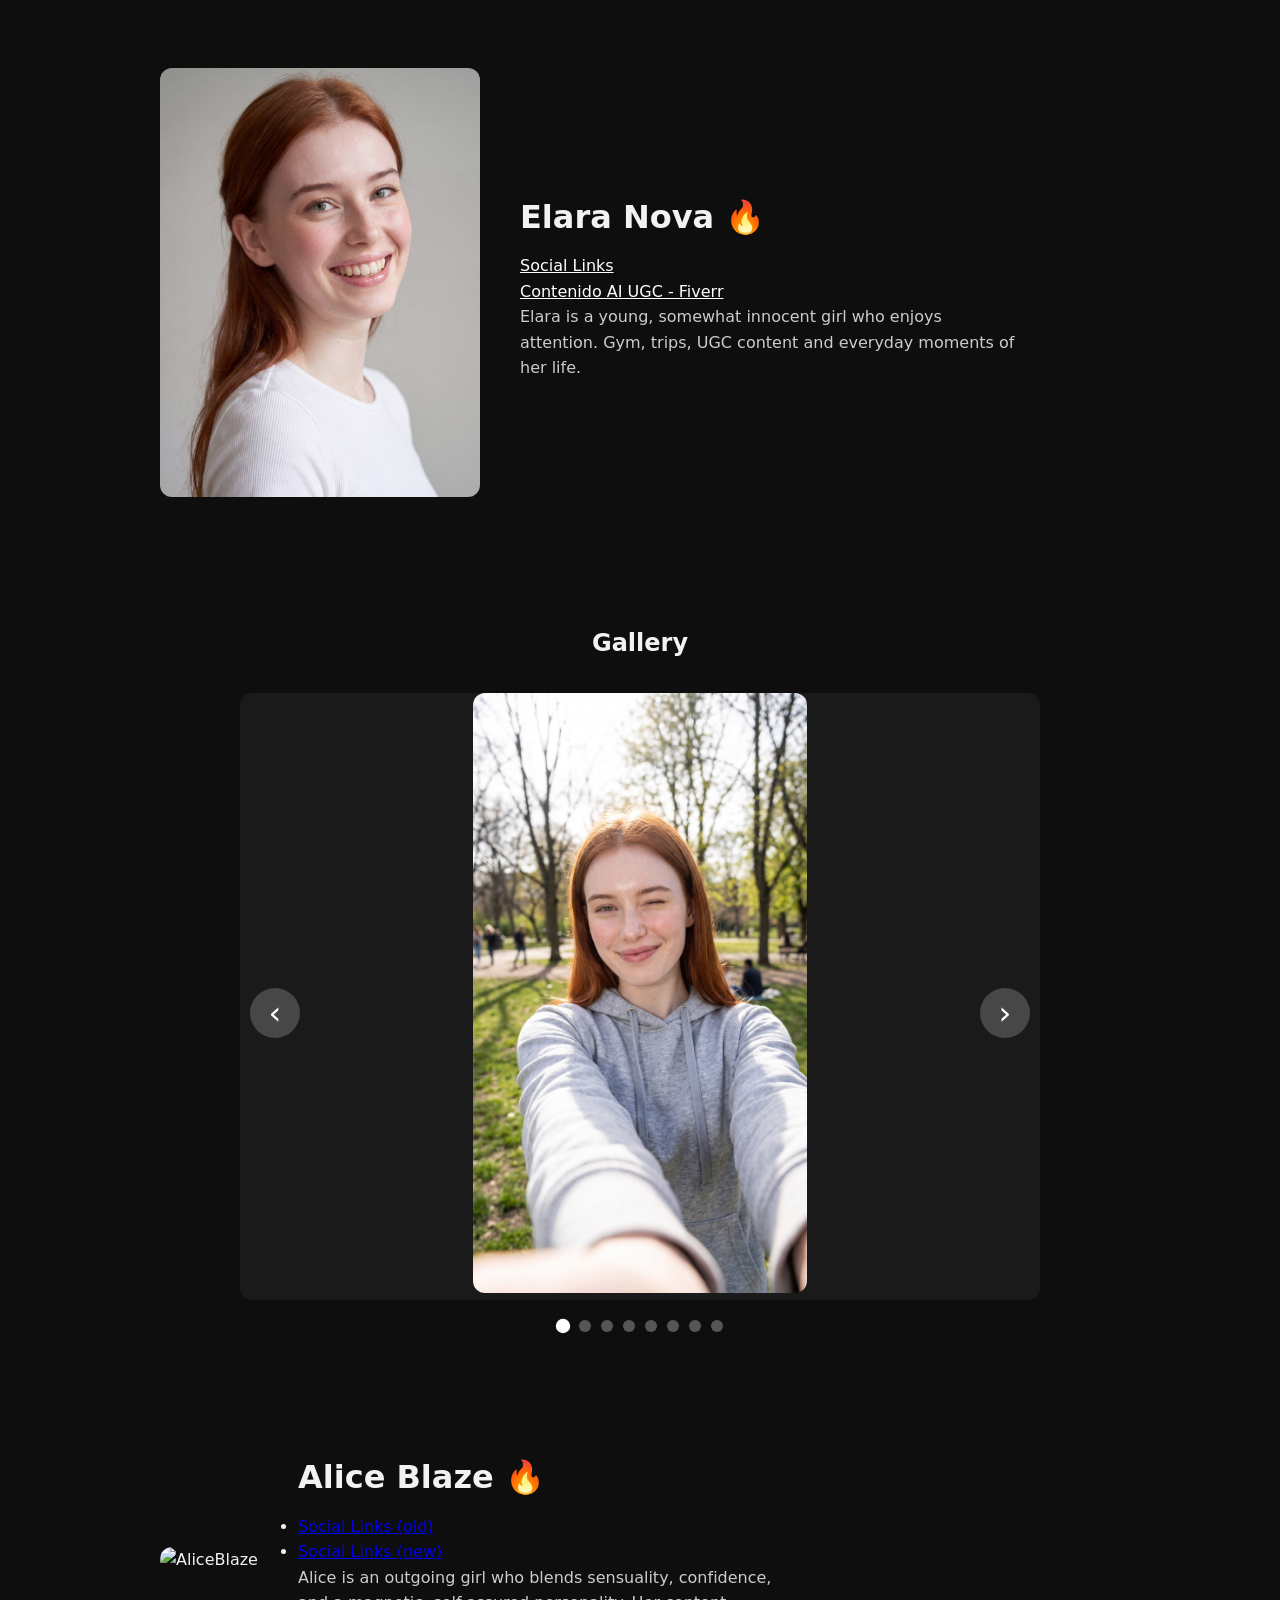
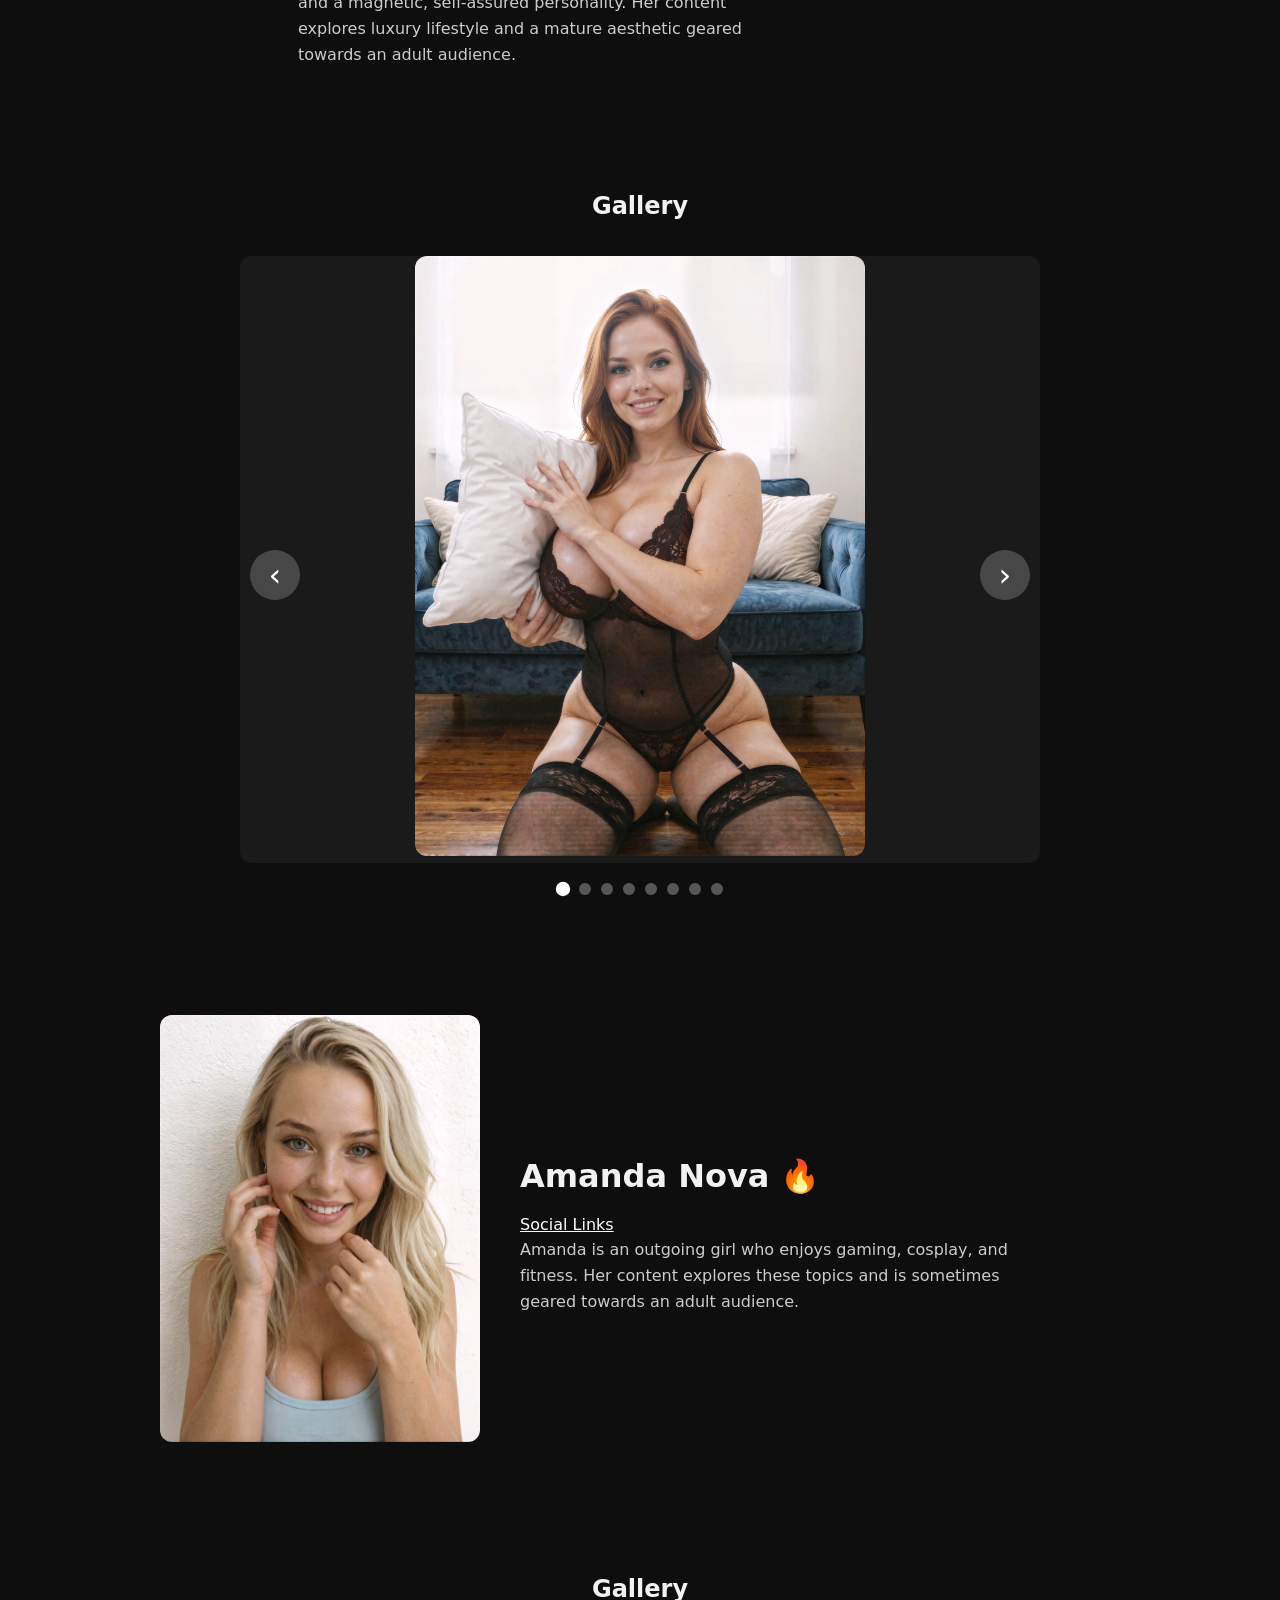
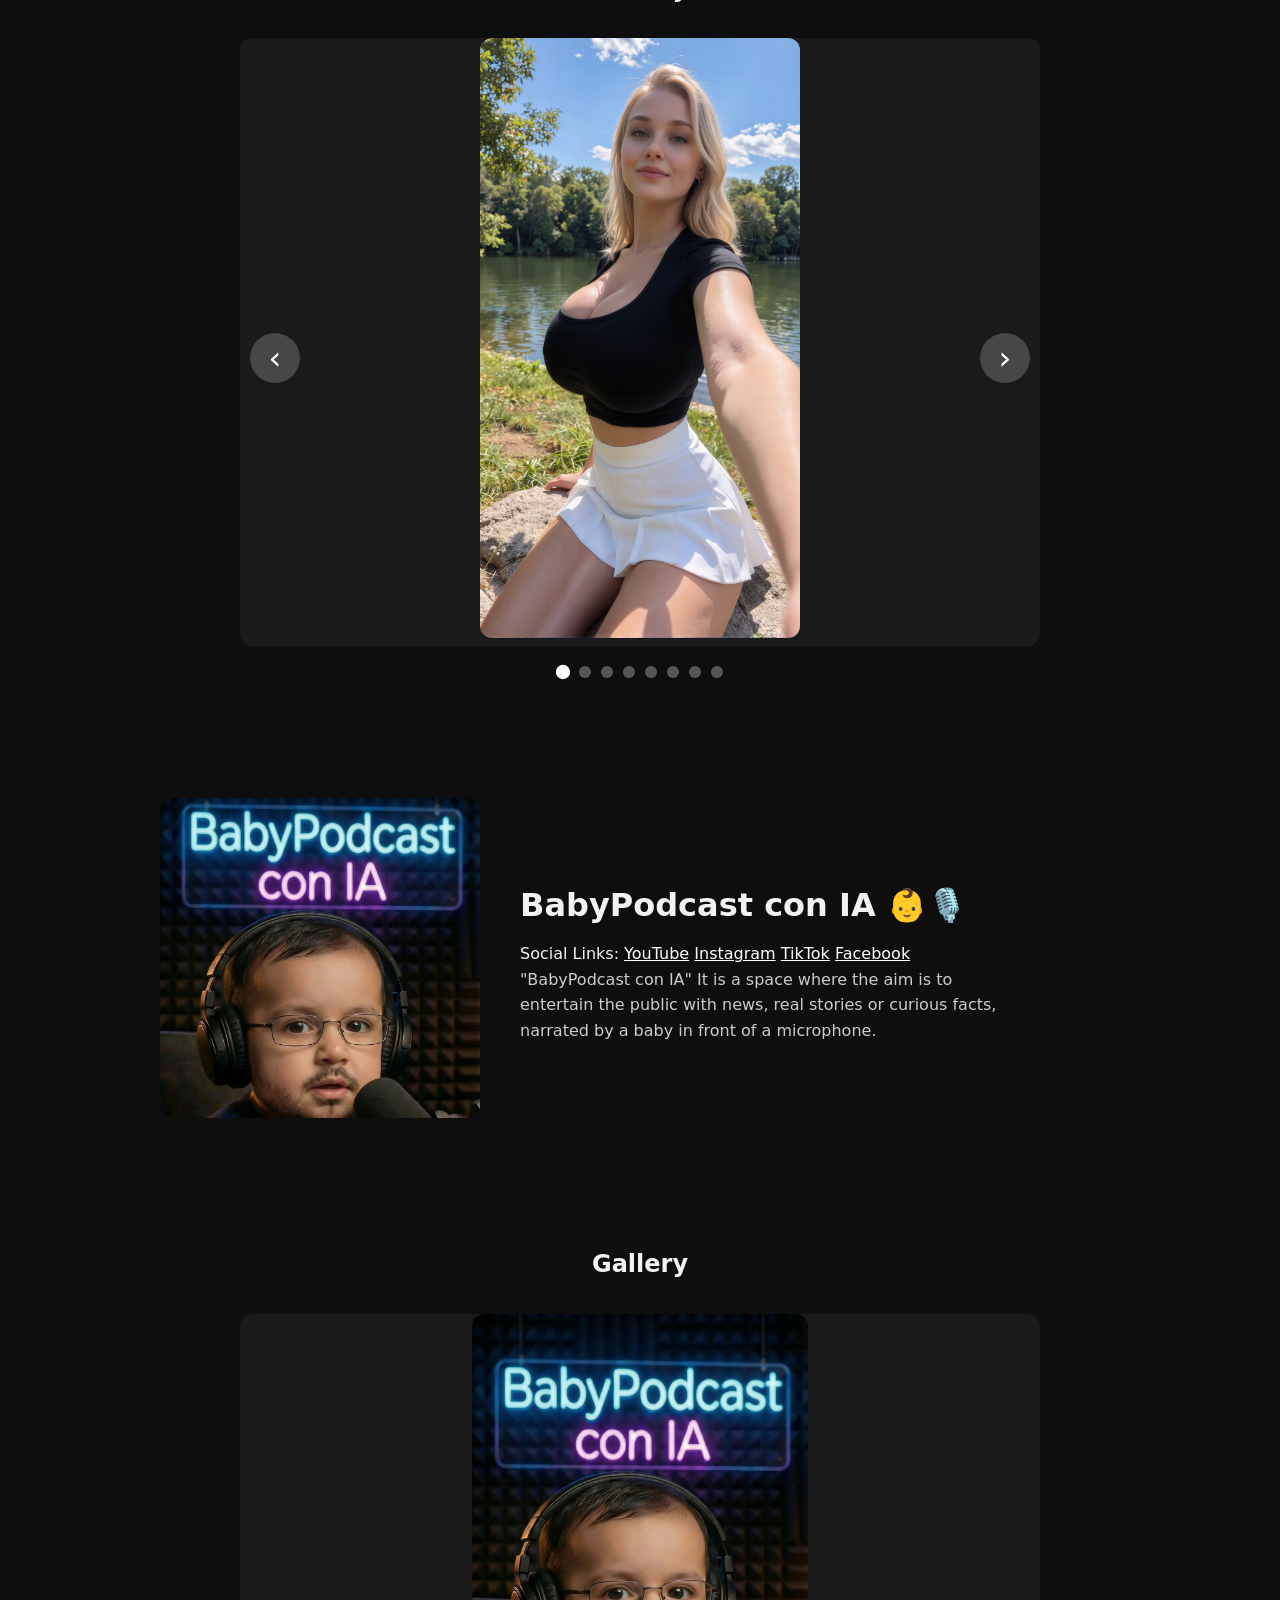
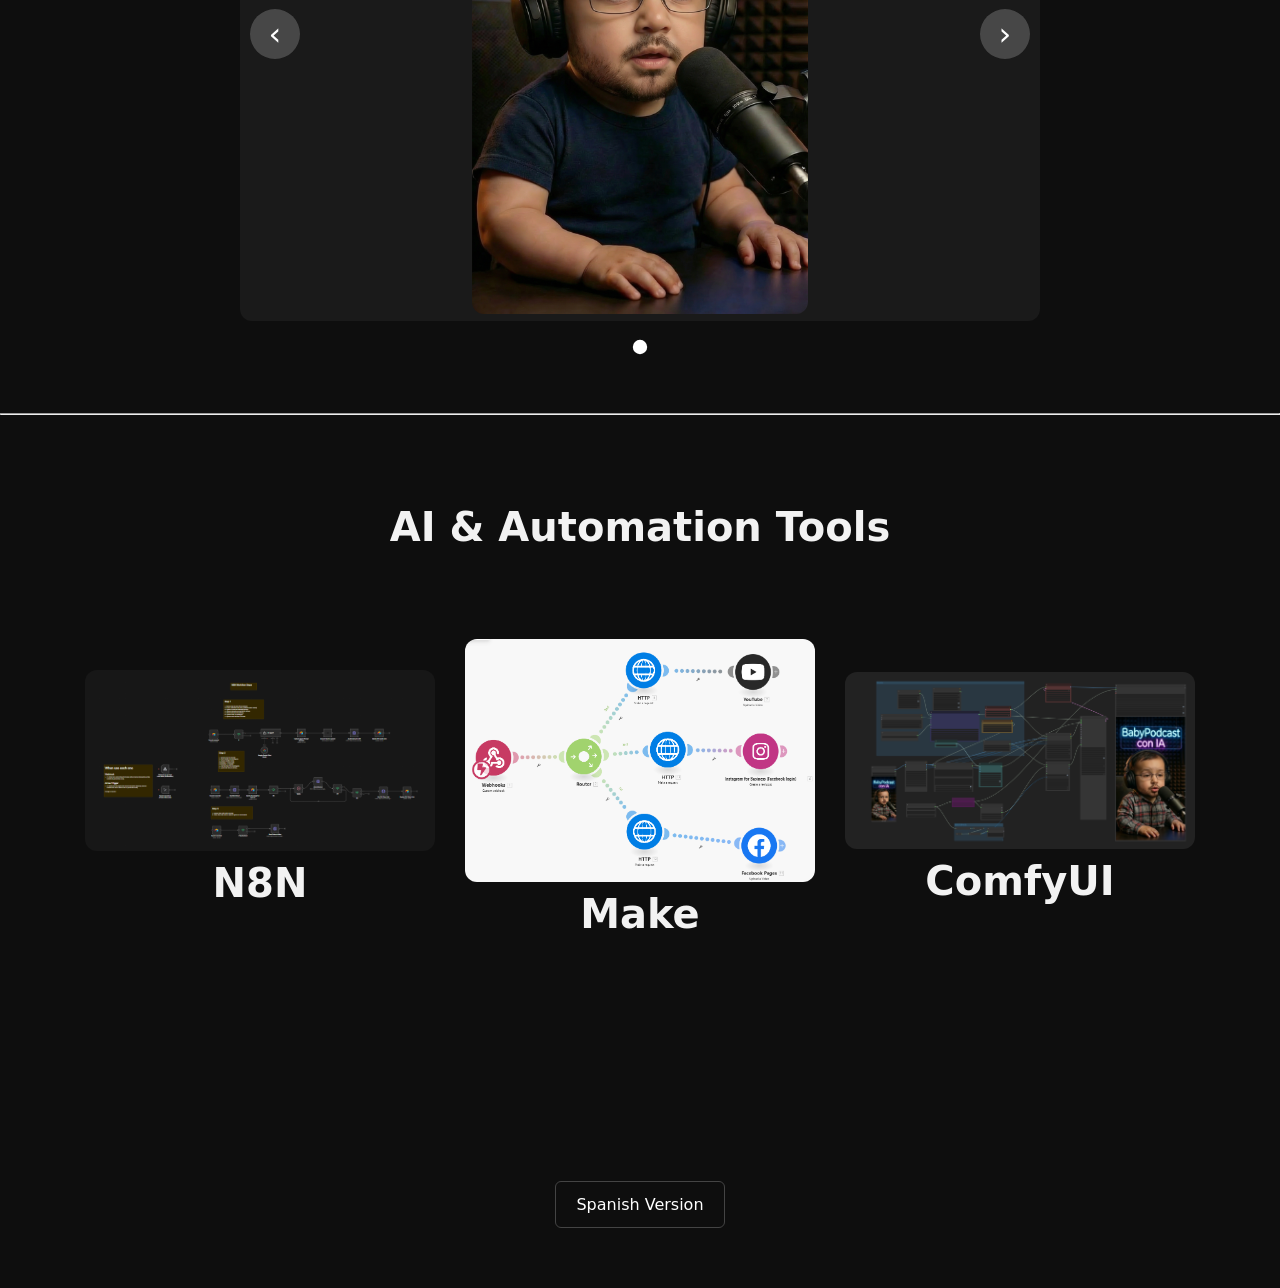
==== commit 17b9d0df: "Replaced some photos for Ashley" ====
--- a/docs/avatars_english.html
+++ b/docs/avatars_english.html
@@ -20,7 +20,7 @@
   <!-- ASHLEY -->
   <section class="influencer">
     <div class="media">
-      <img src="assets/img/ashley/ashley.png" alt="AshleyReed">
+      <img src="assets/img/ashley/ashley.jpg" alt="AshleyReed">
     </div>
     <div class="info">
       <h2>Ashley Reed 👗💅</h2>
@@ -39,7 +39,7 @@
       <div class="carousel">
         <div class="carousel-track">
           <div class="carousel-slide">
-            <img src="assets/img/ashley/1.jpg" alt="Image 1">
+            <img src="assets/img/ashley/1.png" alt="Image 1">
           </div>
           <div class="carousel-slide">
             <img src="assets/img/ashley/2.png" alt="Image 2">
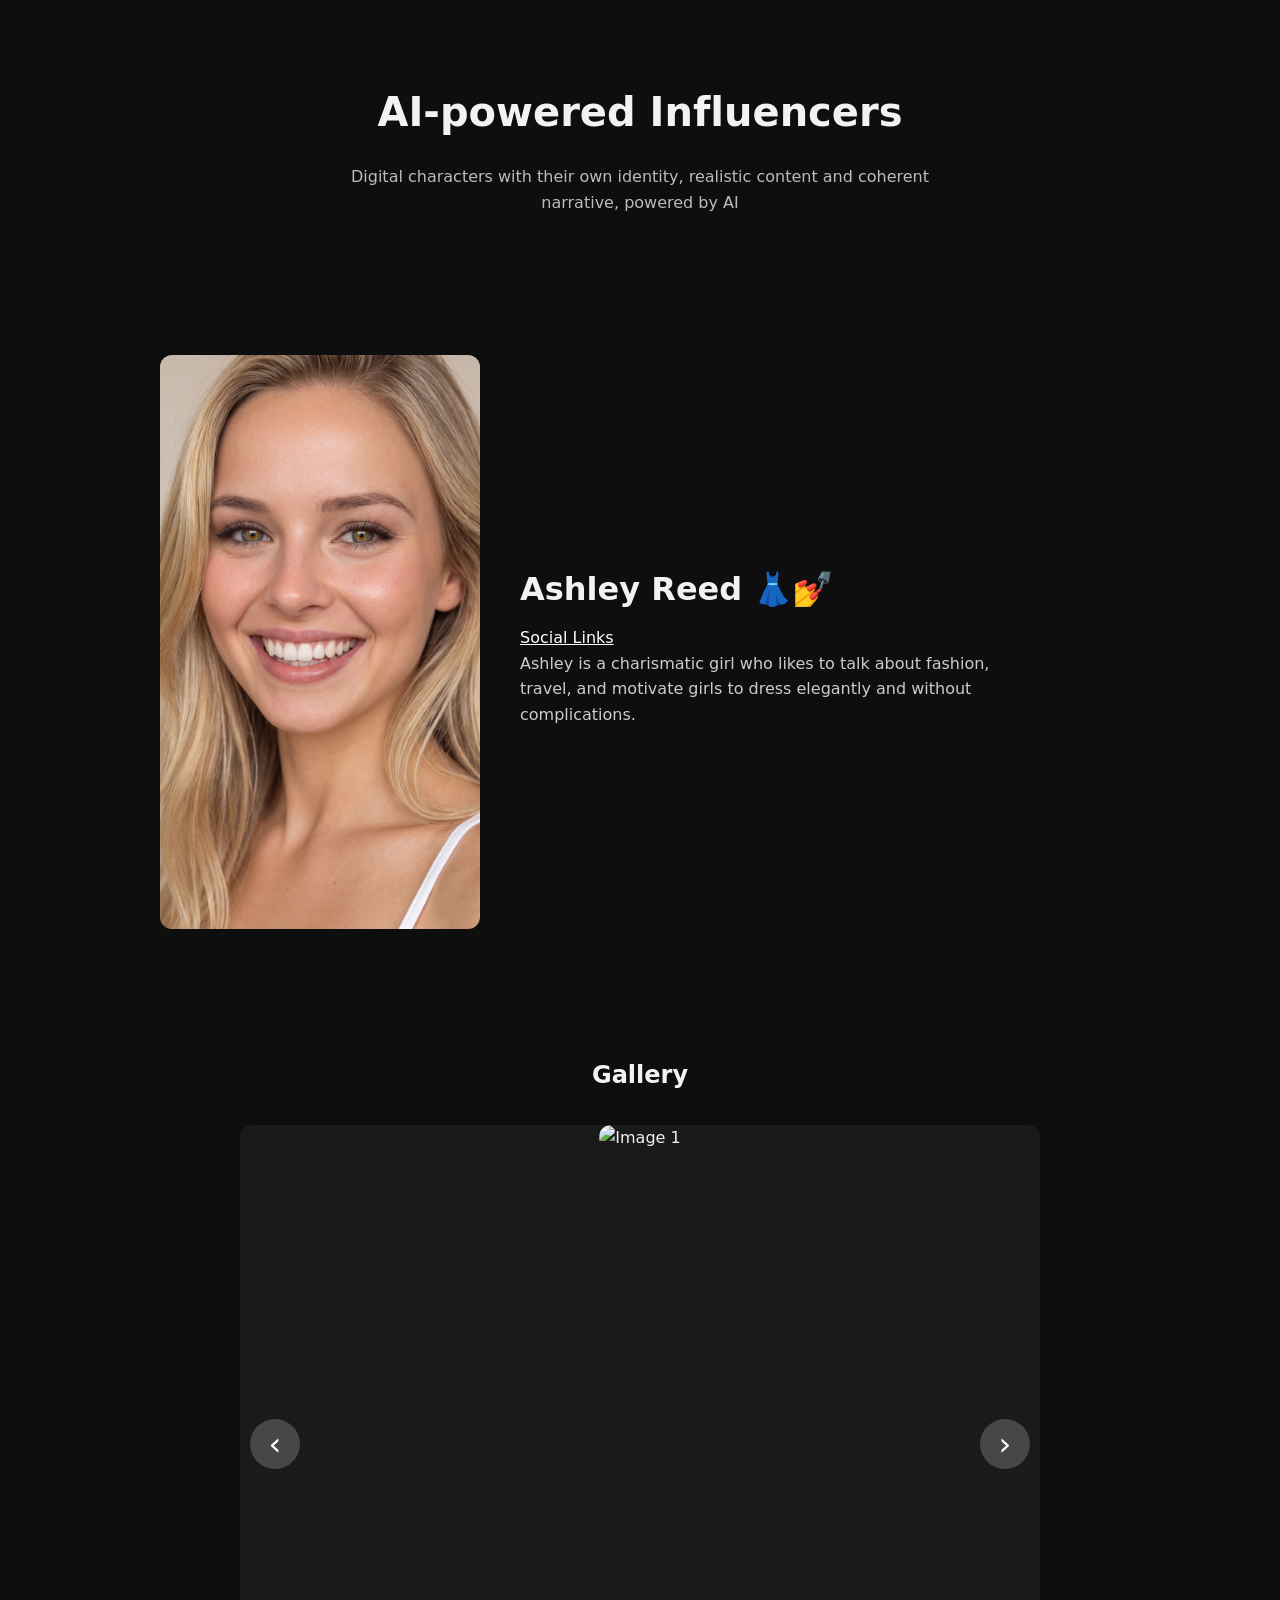
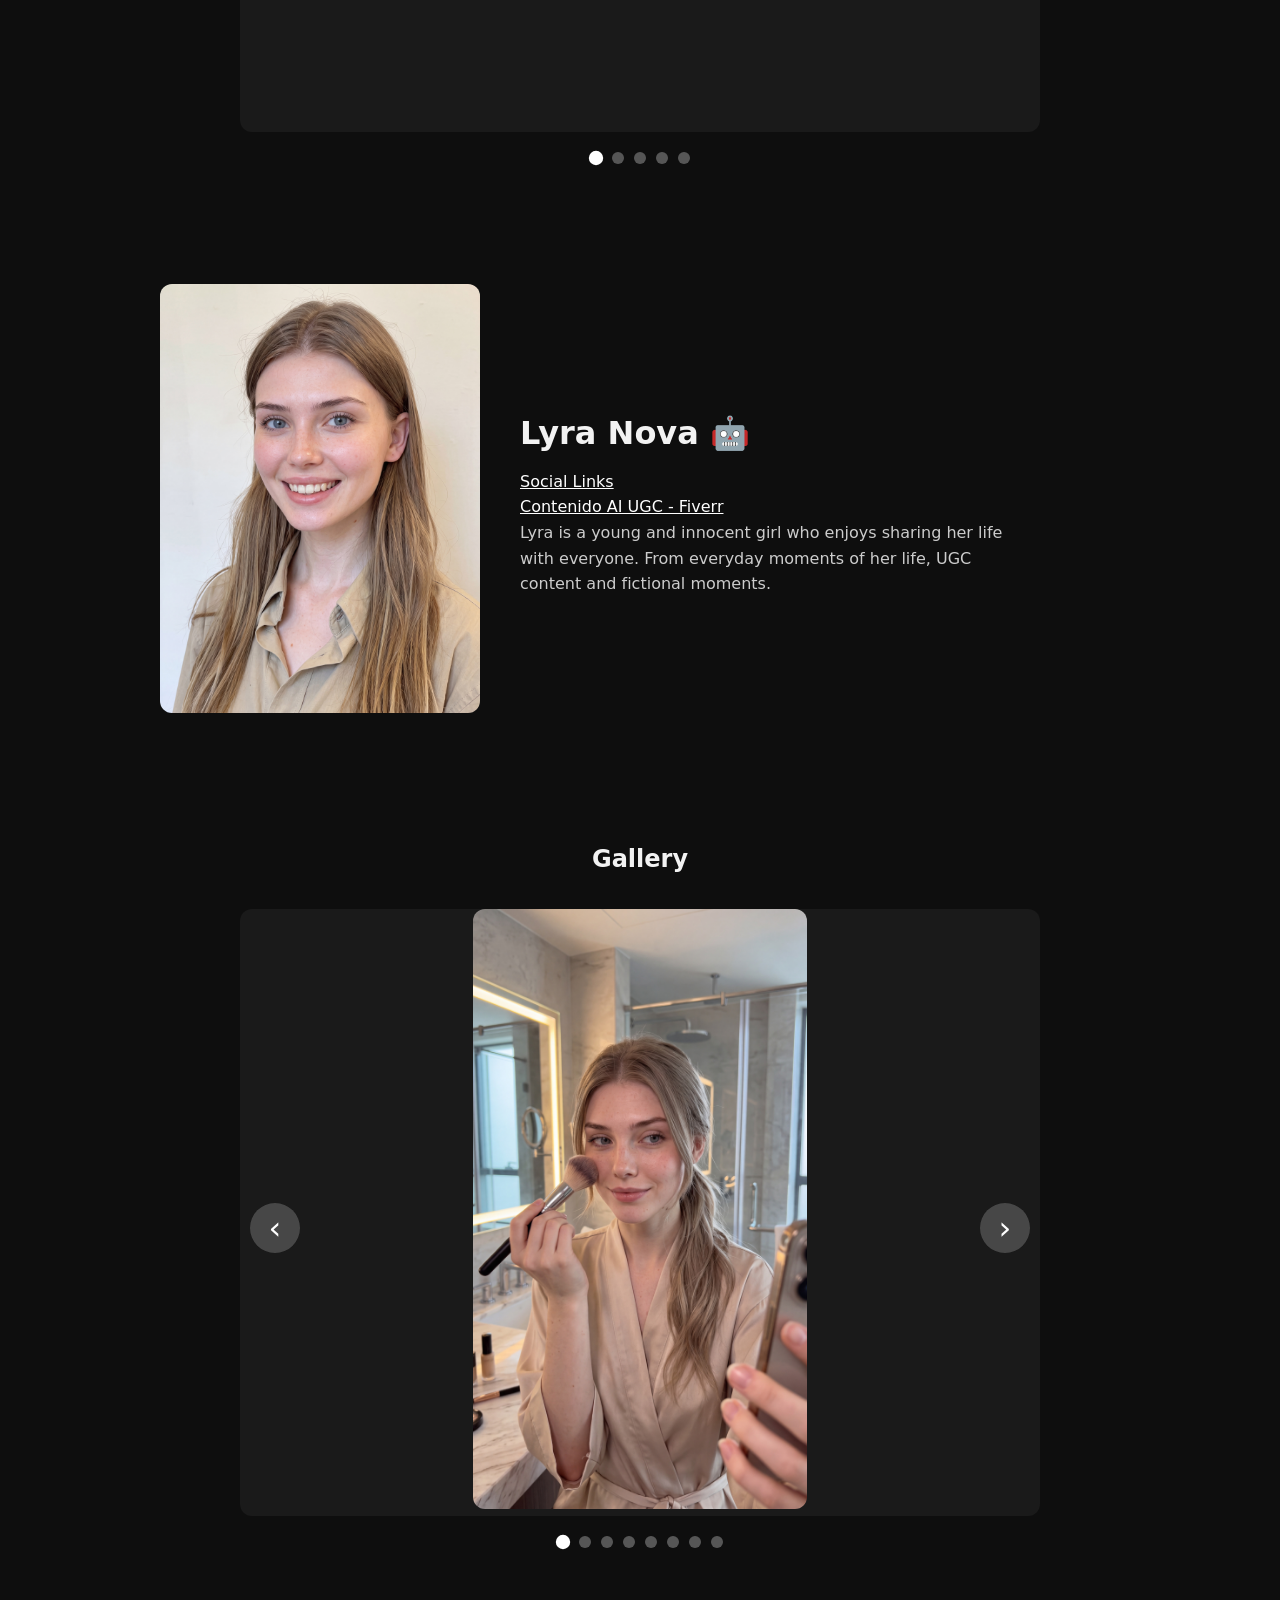
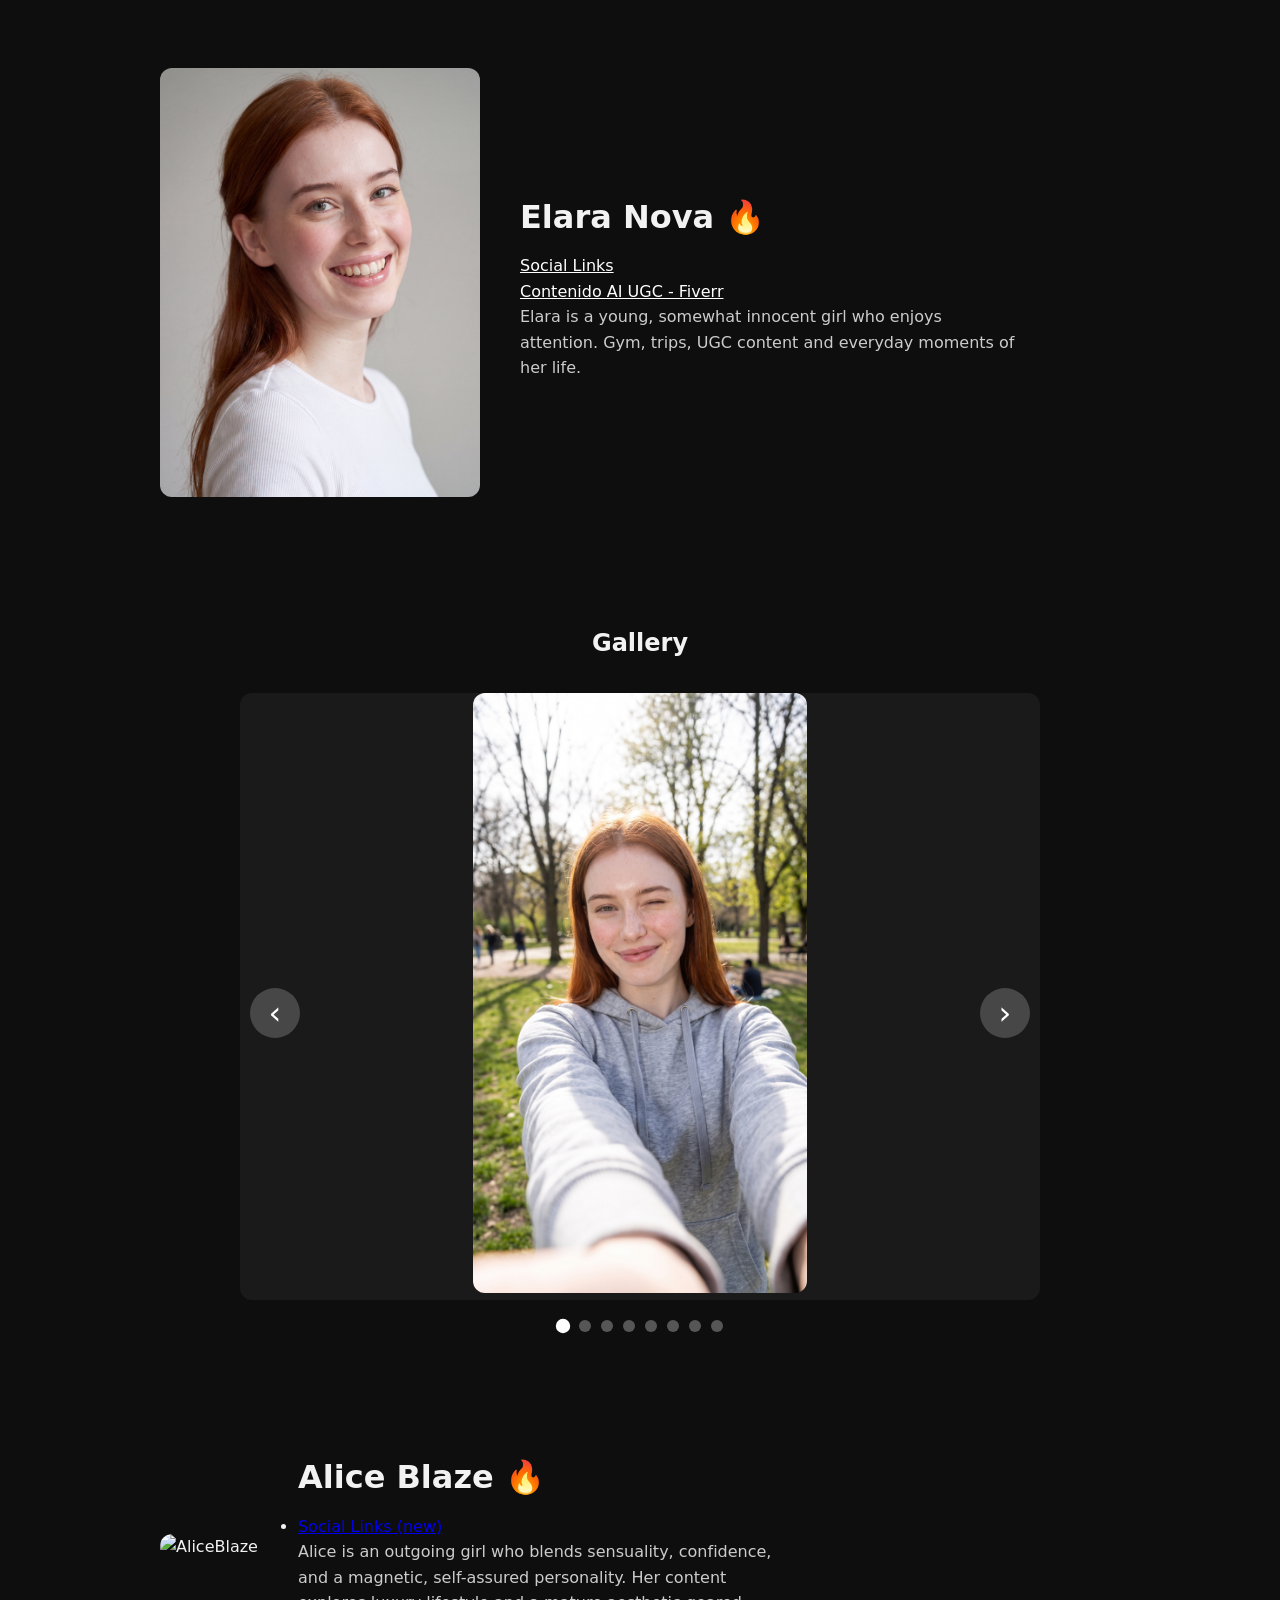
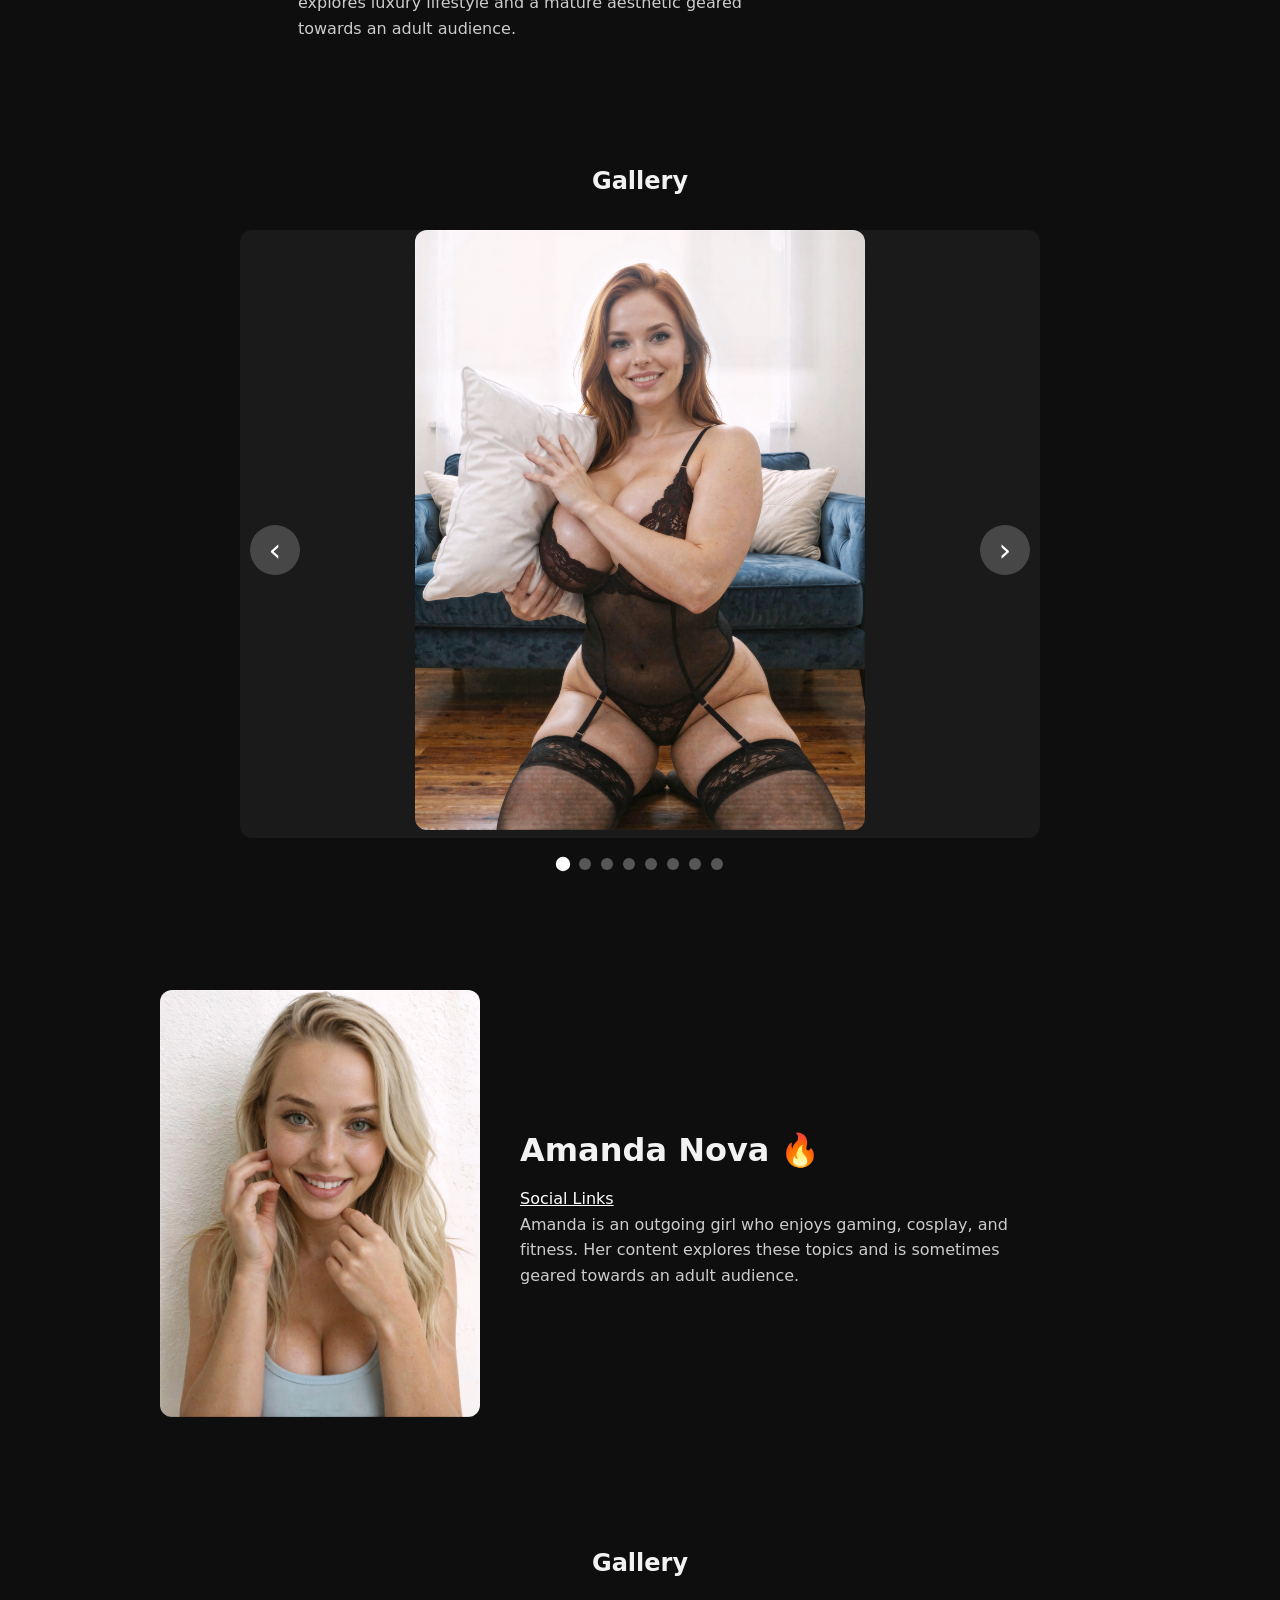
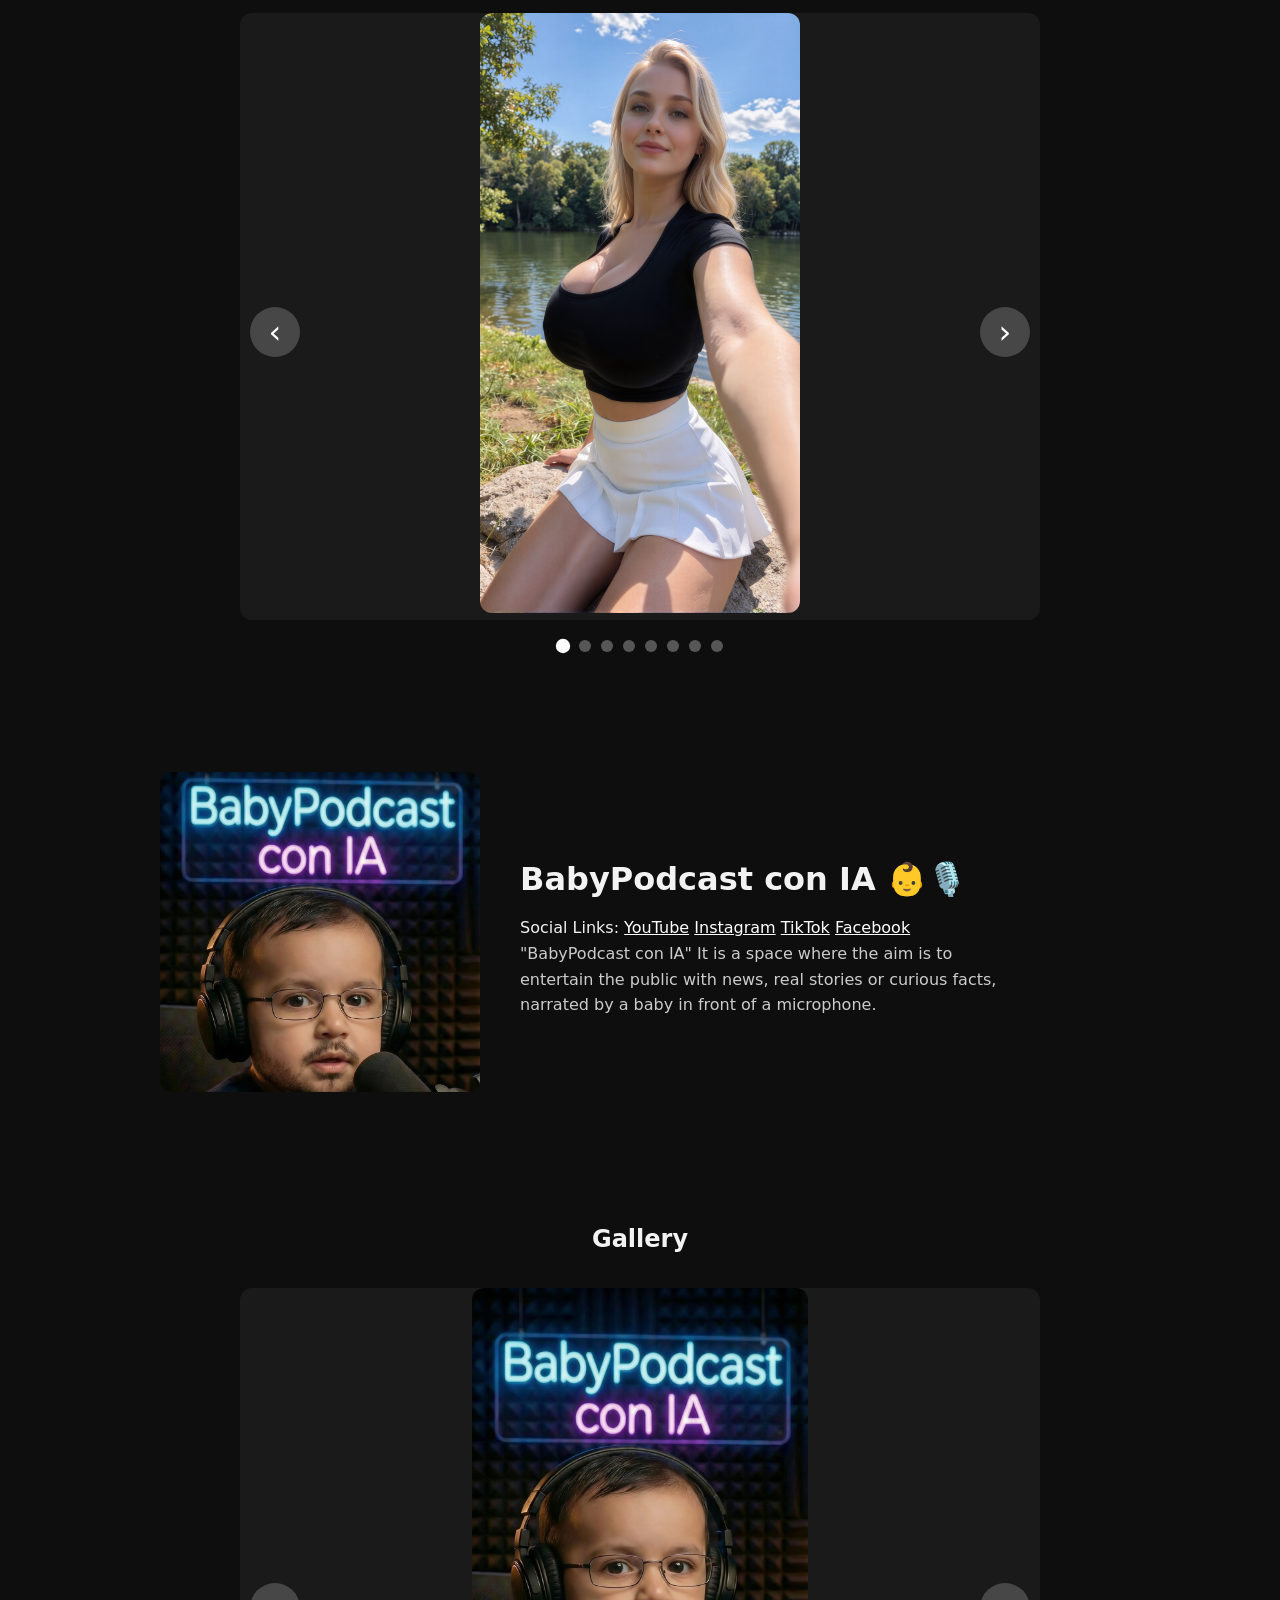
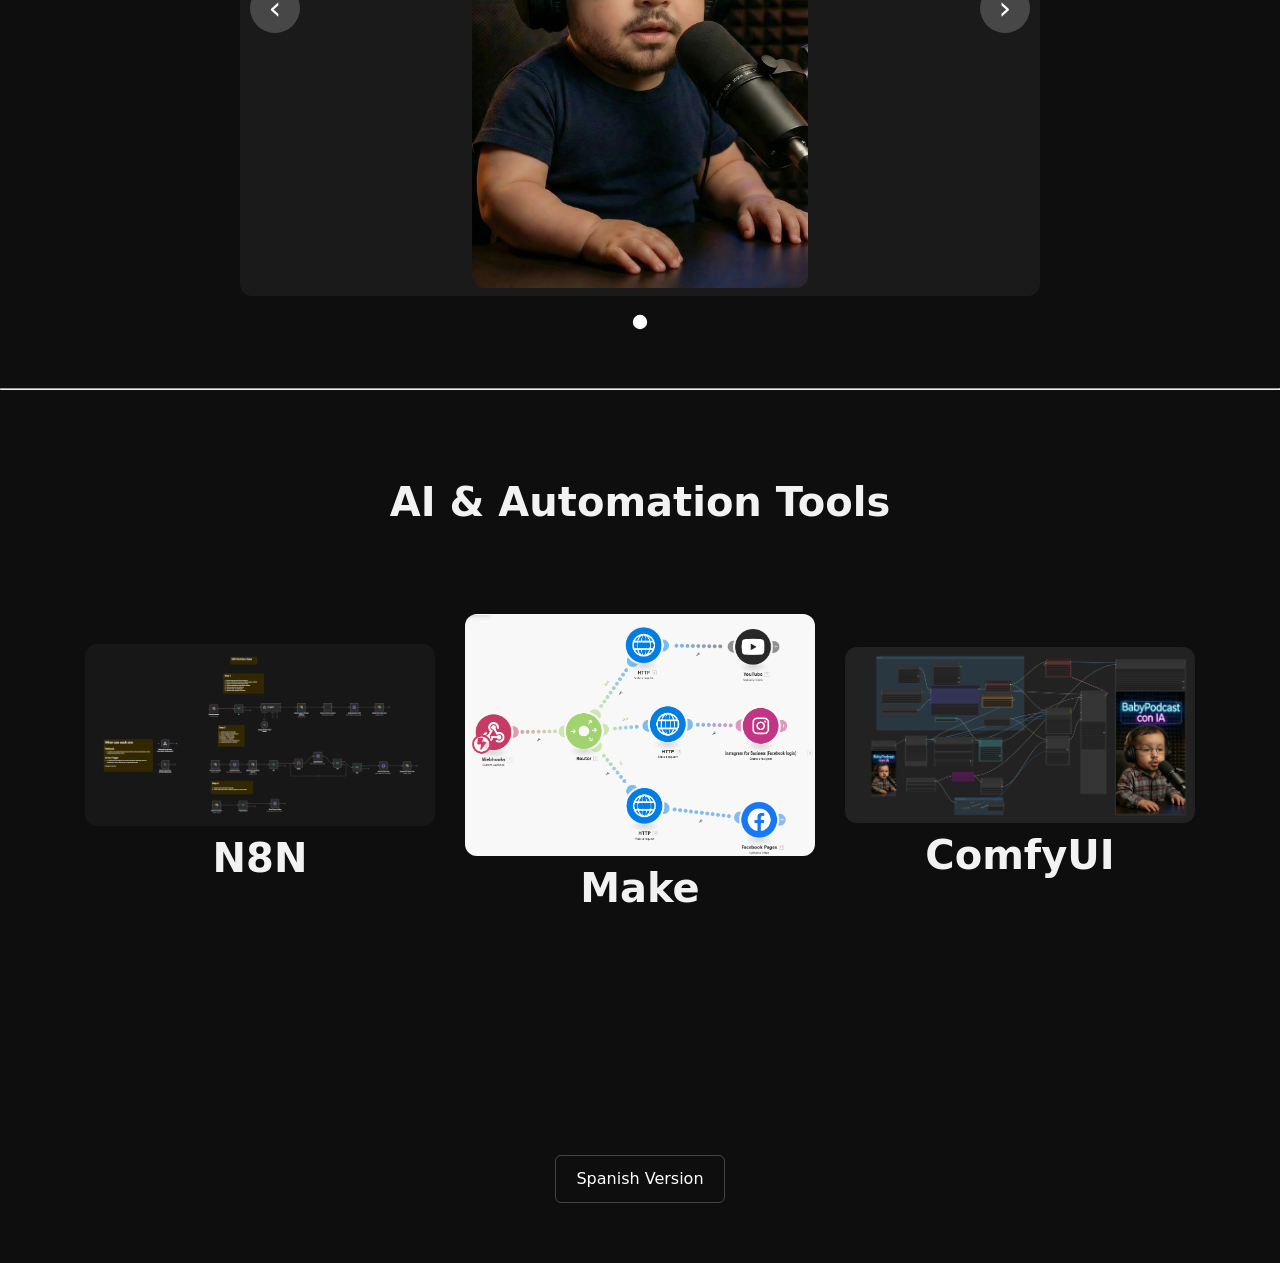
==== commit 41f9345c: "Added 'target' attribute to social links" ====
--- a/docs/avatars_english.html
+++ b/docs/avatars_english.html
@@ -20,11 +20,11 @@
   <!-- ASHLEY -->
   <section class="influencer">
     <div class="media">
-      <img src="assets/img/ashley/ashley.jpg" alt="AshleyReed">
+      <img src="assets/img/ashley/ashley.jpg" alt="Ashley Reed">
     </div>
     <div class="info">
       <h2>Ashley Reed 👗💅</h2>
-      <a href="https://linktr.ee/ashleyreed92.ai">Social Links</a>
+      <a target="_blank" href="https://beacons.ai/iamashleyreed">Social Links</a>
       <p class="story">
         Ashley is a charismatic girl who likes to talk about fashion, travel, and motivate girls to dress elegantly and without complications.
       </p>
@@ -70,9 +70,9 @@
     </div>
     <div class="info">
       <h2>Lyra Nova 🤖</h2>
-      <a href="https://beacons.ai/iamlyranova/misredes">Social Links</a>
+      <a target="_blank" href="https://beacons.ai/iamlyranova/misredes">Social Links</a>
       </br>
-      <a href="https://www.fiverr.com/s/ZomPq94">Contenido AI UGC - Fiverr</a>
+      <a target="_blank" href="https://www.fiverr.com/s/ZomPq94">Contenido AI UGC - Fiverr</a>
       <p class="story">
         Lyra is a young and innocent girl who enjoys sharing her life with everyone.
         From everyday moments of her life, UGC content and fictional moments.
@@ -125,9 +125,9 @@
     </div>
     <div class="info">
       <h2>Elara Nova 🔥</h2>
-      <a href="https://beacons.ai/iamelaranova/misredes">Social Links</a>
+      <a target="_blank" href="https://beacons.ai/iamelaranova/misredes">Social Links</a>
       </br>
-      <a href="https://www.fiverr.com/s/ZomPq94">Contenido AI UGC - Fiverr</a>
+      <a target="_blank" href="https://www.fiverr.com/s/ZomPq94">Contenido AI UGC - Fiverr</a>
       <p class="story">
         Elara is a young, somewhat innocent girl who enjoys attention.
         Gym, trips, UGC content and everyday moments of her life.
@@ -182,10 +182,7 @@
       <h2>Alice Blaze 🔥</h2>
       <ul>
         <li>
-          <a href="https://linktr.ee/aliceblaze92.ai">Social Links (old)</a>
-        </li>
-        <li>
-          <a href="https://beacons.ai/iamaliceblaze92">Social Links (new)</a>
+          <a target="_blank" href="https://beacons.ai/iamaliceblaze92">Social Links (new)</a>
         </li>
       </ul>
       <p class="story">
@@ -240,7 +237,7 @@
     </div>
     <div class="info">
       <h2>Amanda Nova 🔥</h2>
-      <a href="https://linktr.ee/amandanova92.ai">Social Links</a>
+      <a target="_blank" href="https://linktr.ee/amandanova92.ai">Social Links</a>
       <p class="story">
         Amanda is an outgoing girl who enjoys gaming, cosplay, and fitness.
         Her content explores these topics and is sometimes geared towards an adult audience.
@@ -294,10 +291,10 @@
     <div class="info">
       <h2>BabyPodcast con IA 👶🎙️</h2>
       Social Links:
-      <a href="https://www.youtube.com/@babypodcastconia">YouTube</a>
-      <a href="https://www.instagram.com/bbypodcast.ai/">Instagram</a>
-      <a href="https://www.tiktok.com/@babypodcast_con_ia">TikTok</a>
-      <a href="https://www.facebook.com/babypodcastconia">Facebook</a>
+      <a target="_blank" href="https://www.youtube.com/@babypodcastconia">YouTube</a>
+      <a target="_blank" href="https://www.instagram.com/bbypodcast.ai/">Instagram</a>
+      <a target="_blank" href="https://www.tiktok.com/@babypodcast_con_ia">TikTok</a>
+      <a target="_blank" href="https://www.facebook.com/babypodcastconia">Facebook</a>
       <p class="story">
         "BabyPodcast con IA" It is a space where the aim is to entertain the public with news, real stories or curious facts, 
         narrated by a baby in front of a microphone.
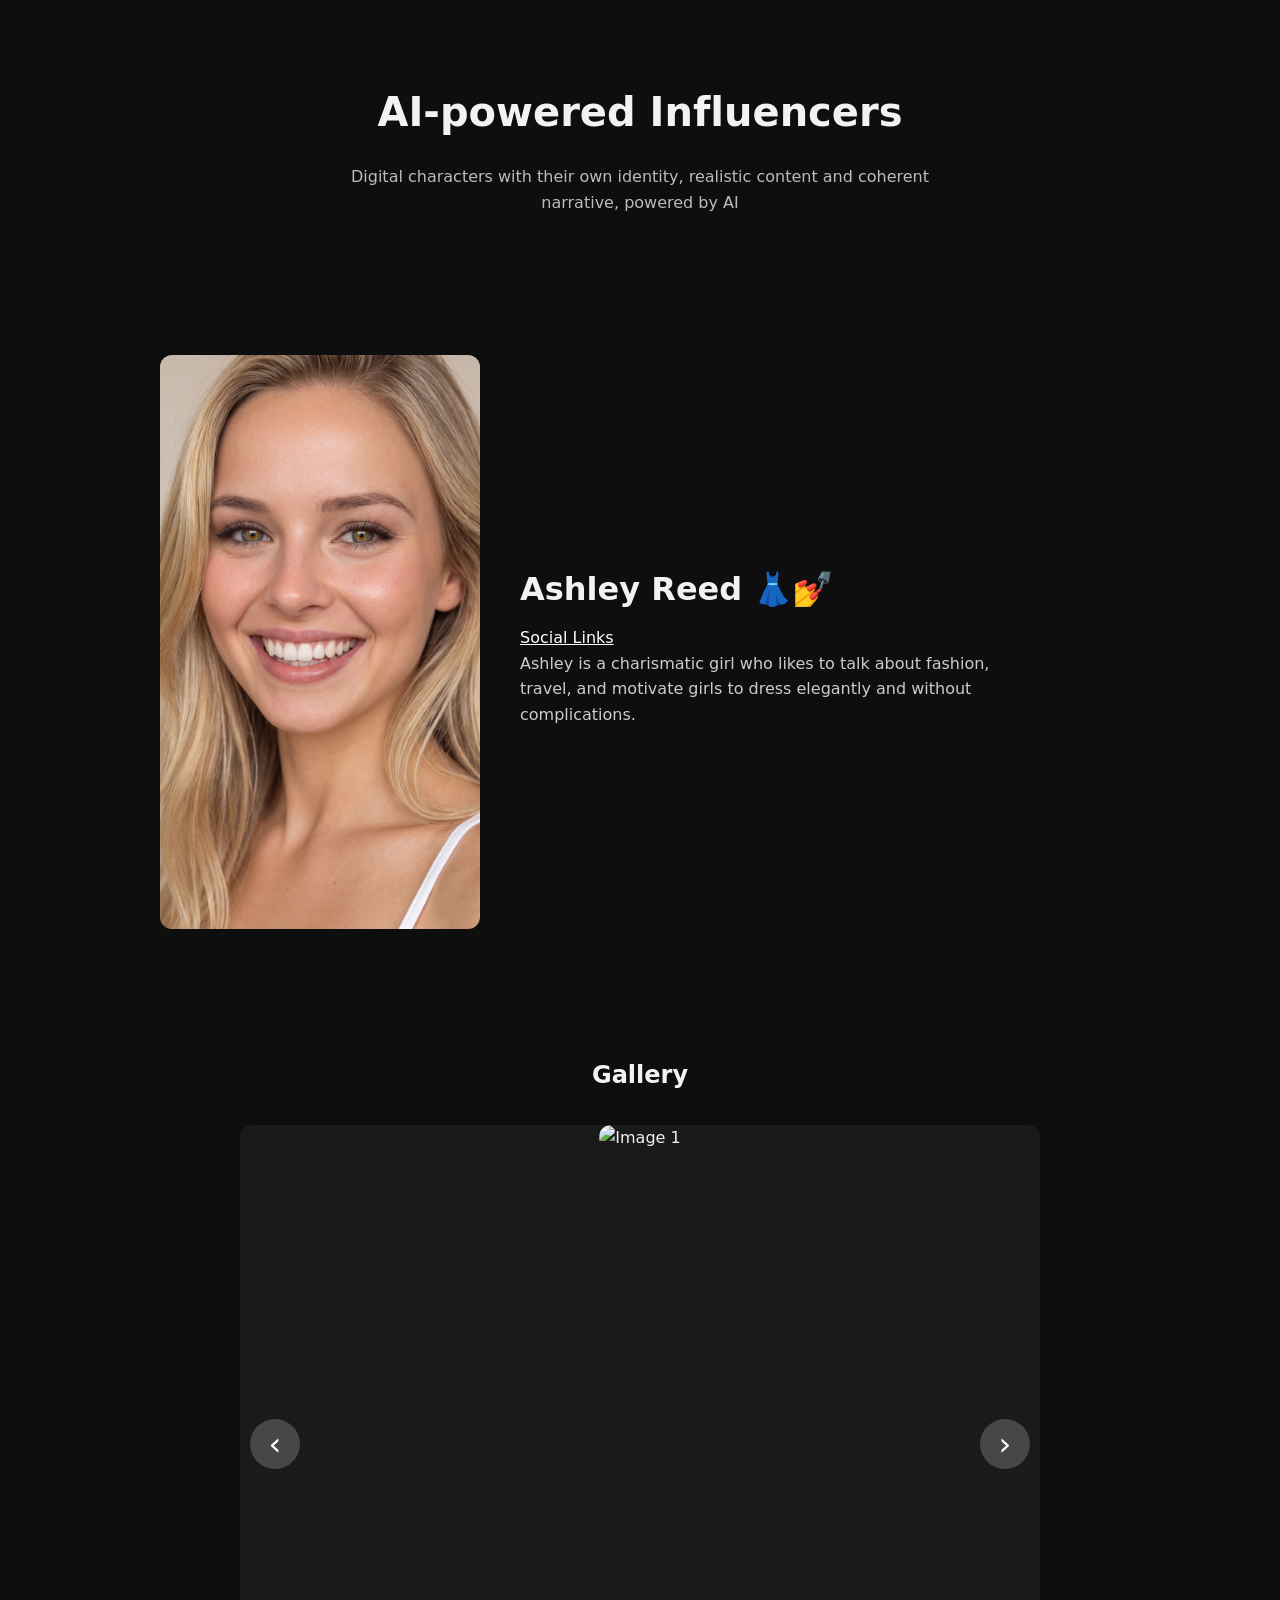
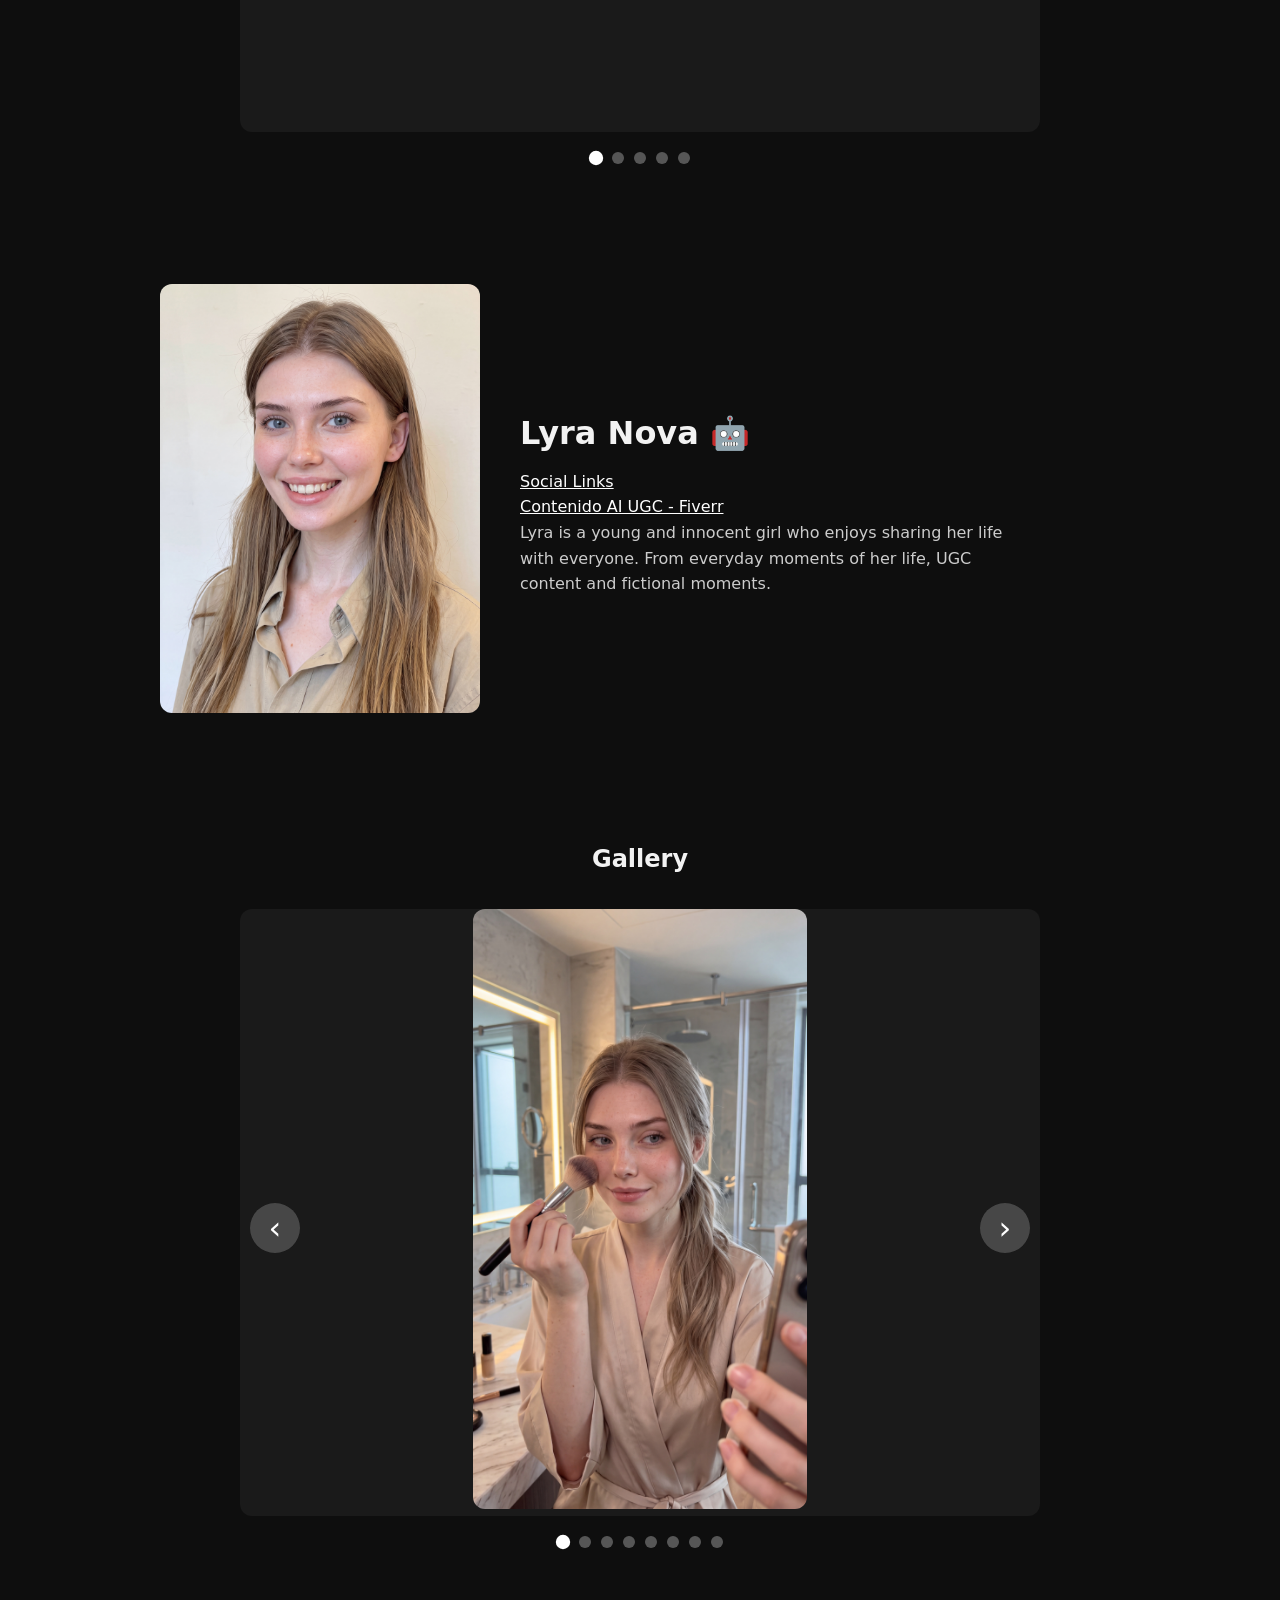
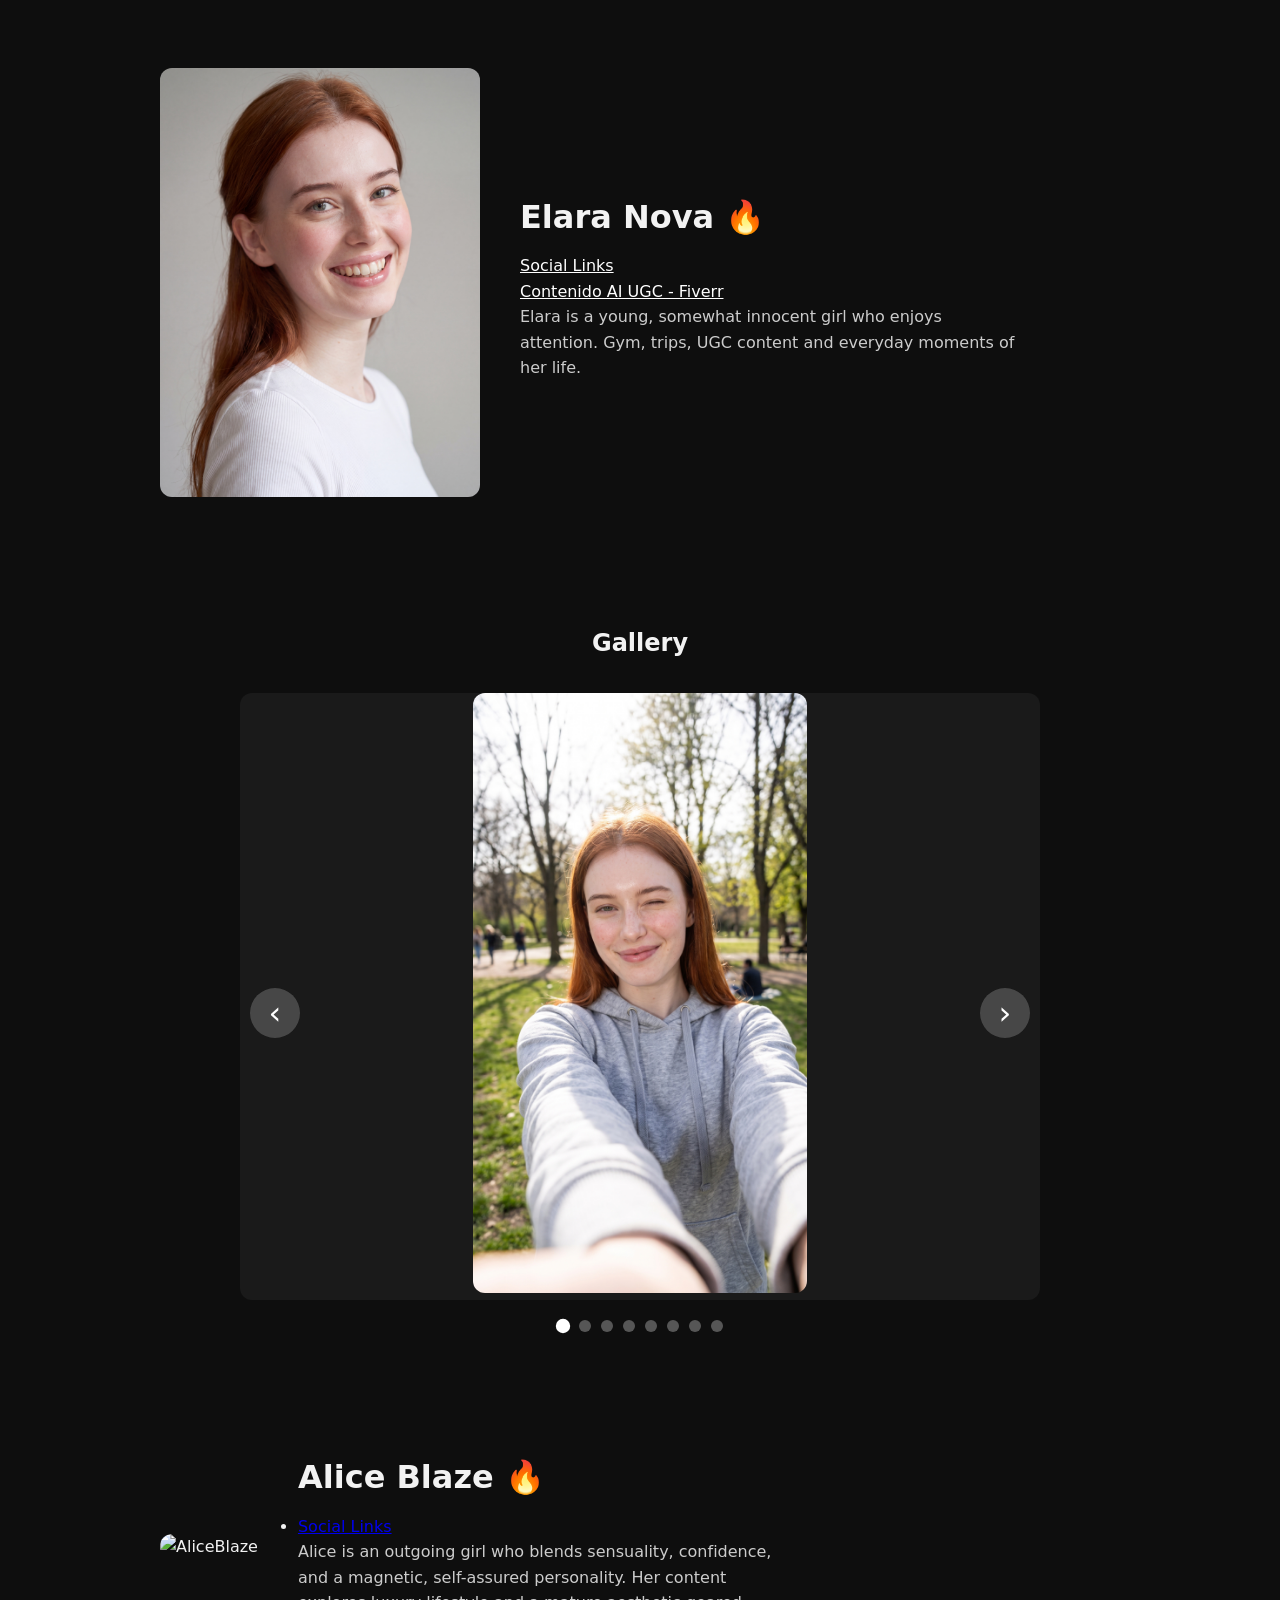
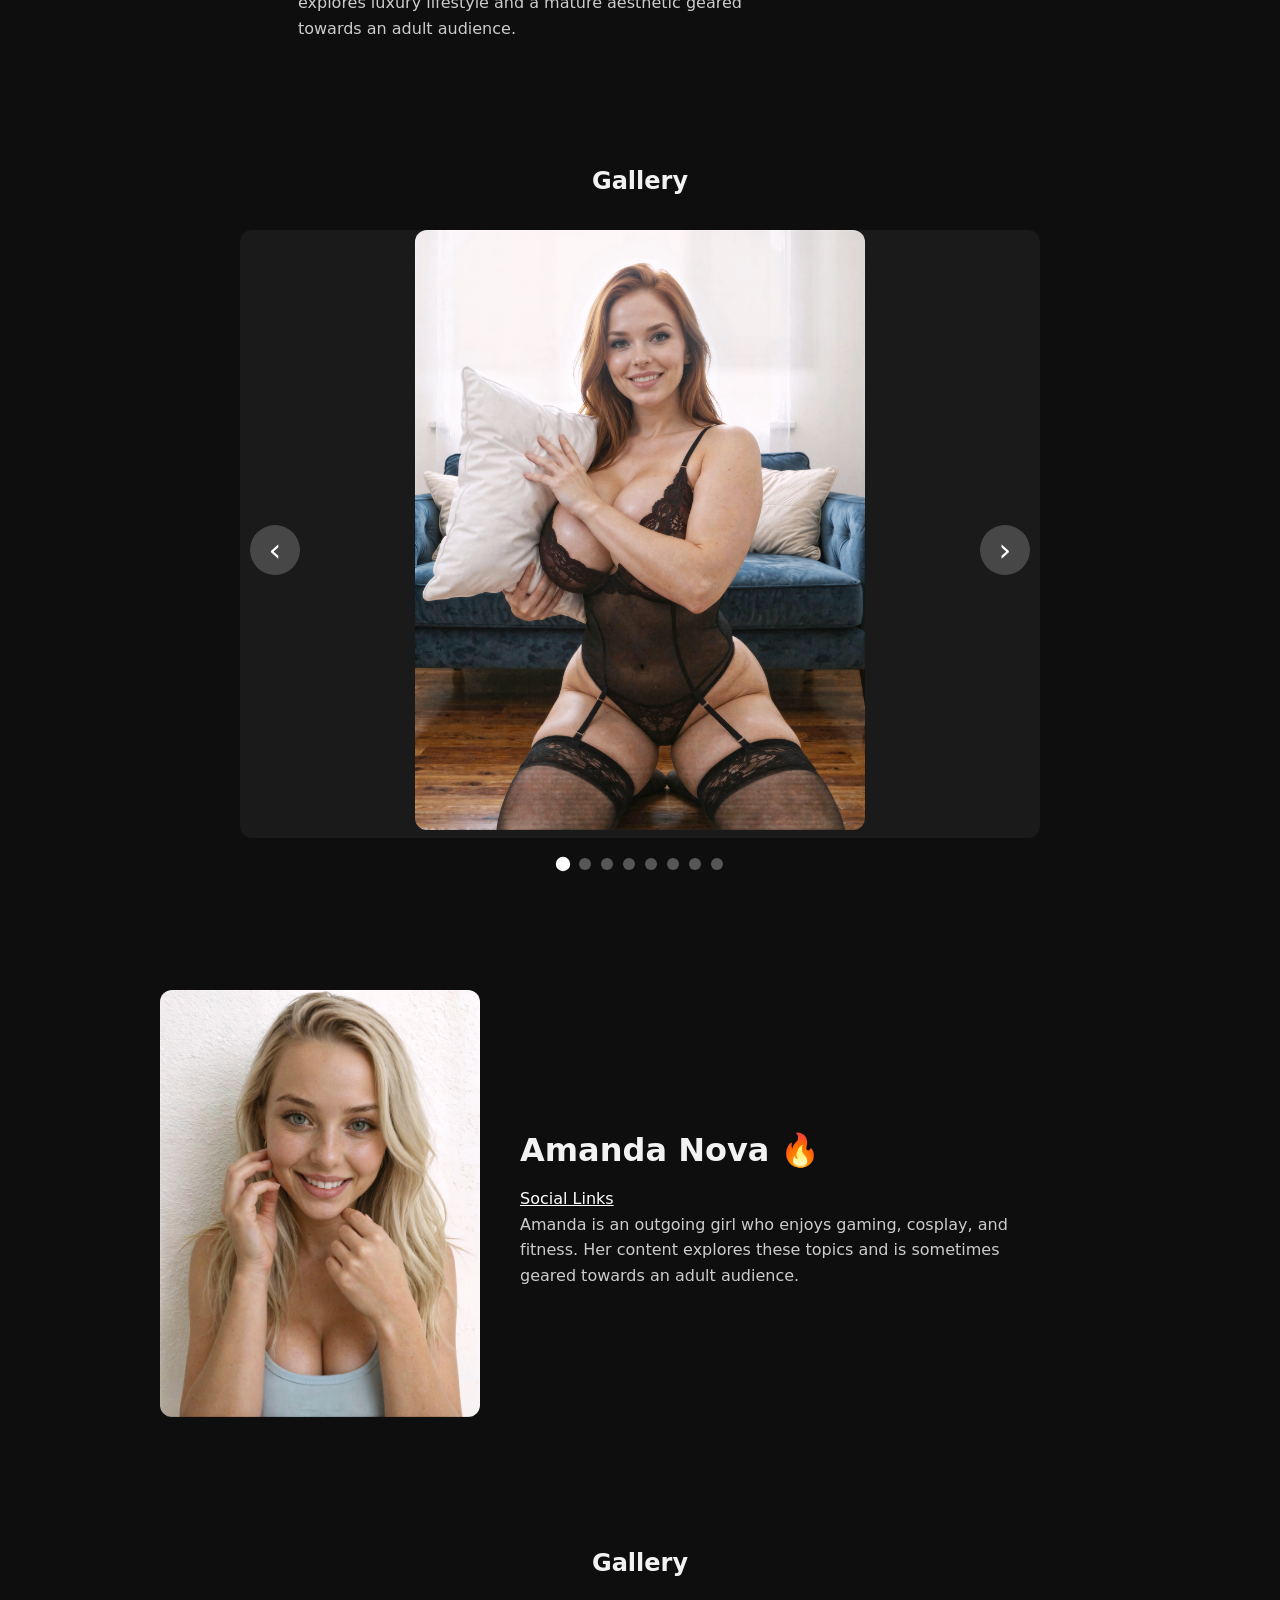
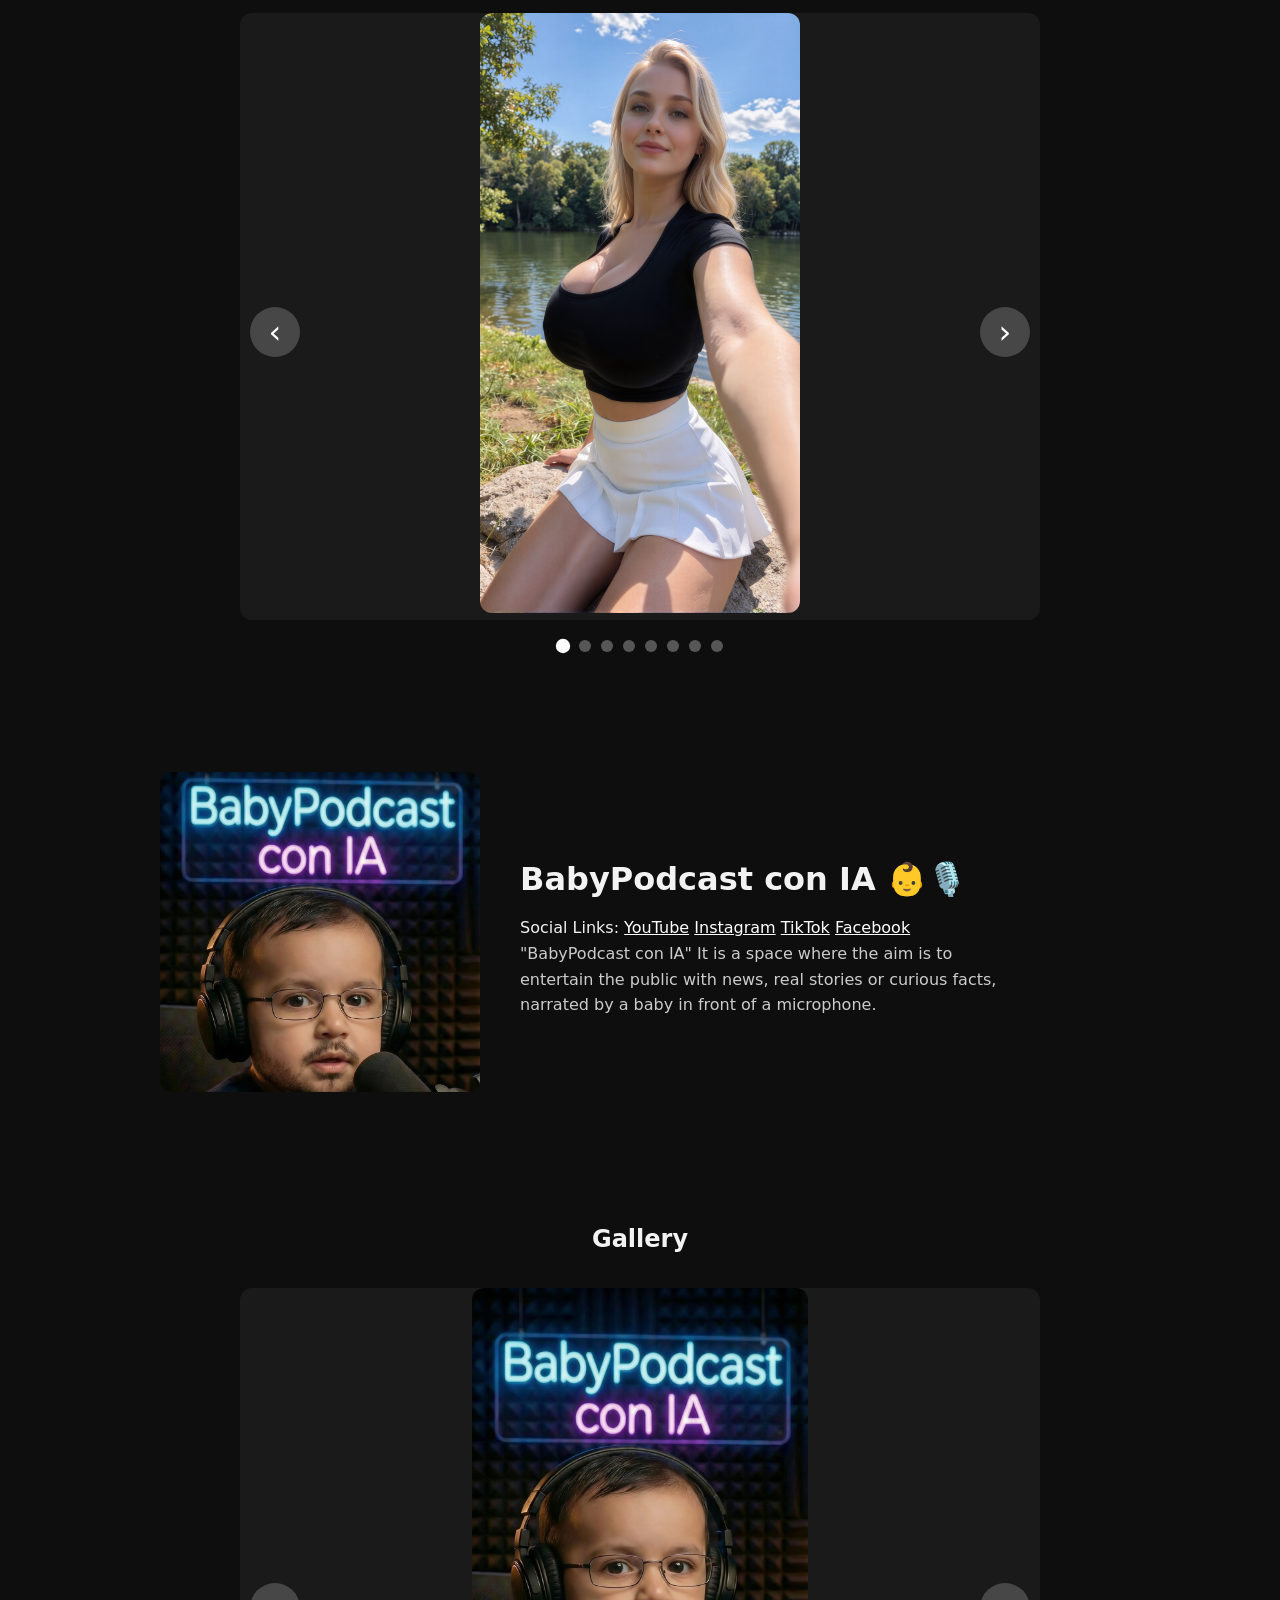
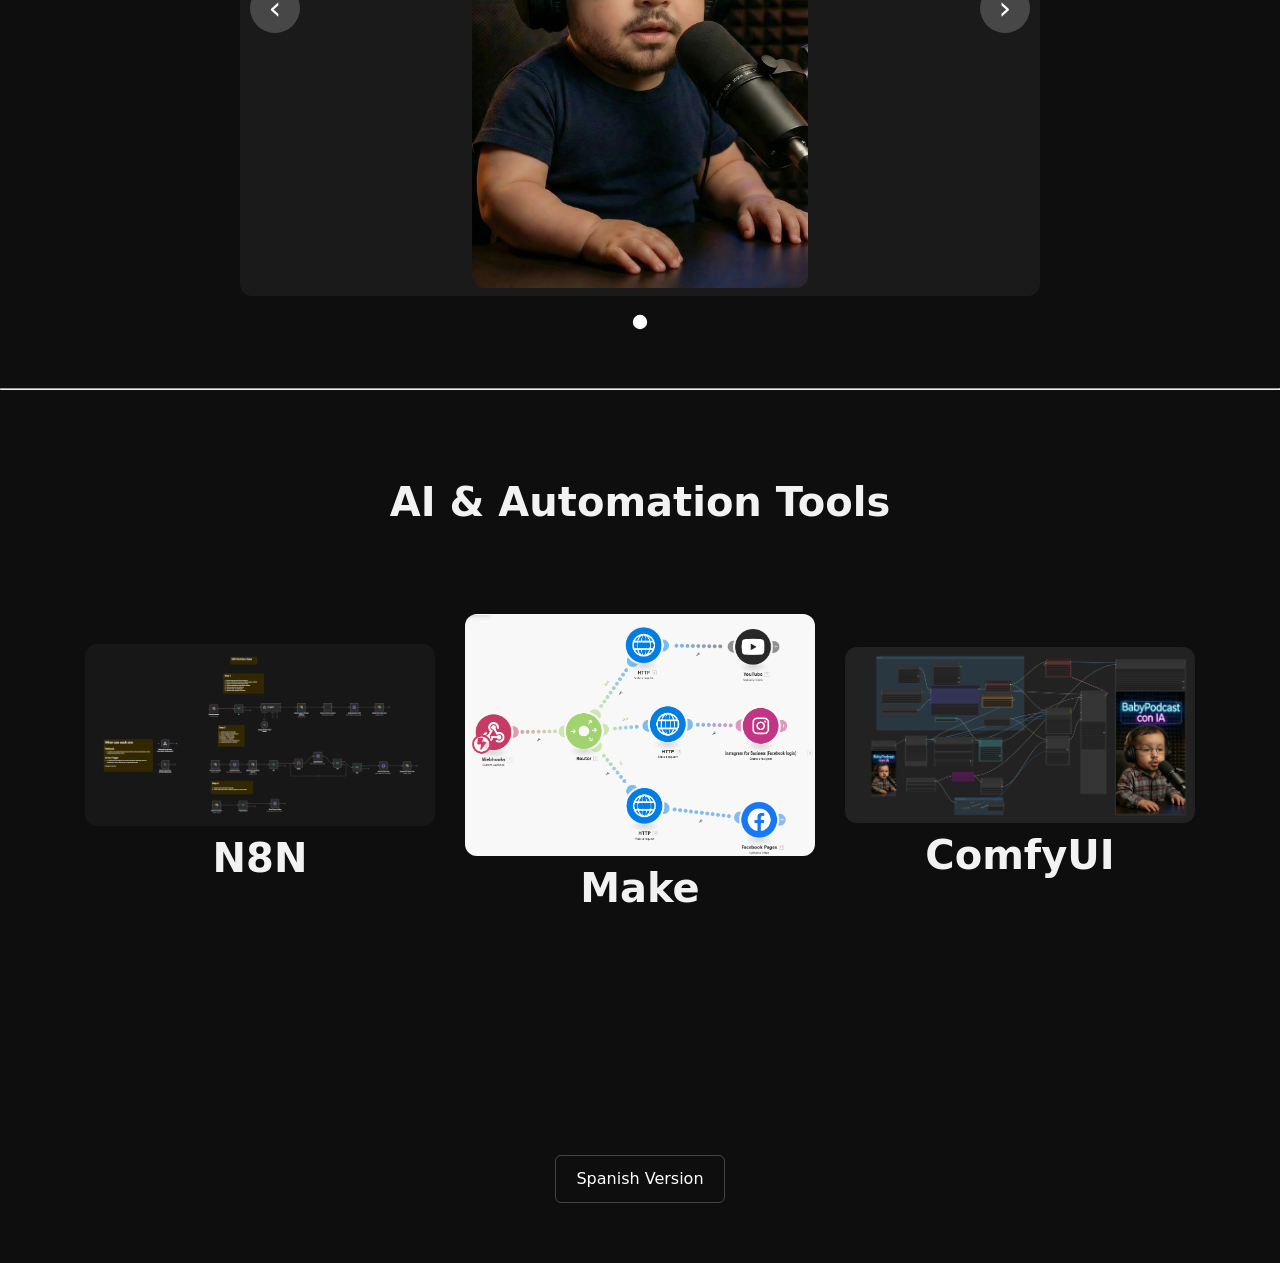
==== commit 6902fd76: "Removed text" ====
--- a/docs/avatars_english.html
+++ b/docs/avatars_english.html
@@ -182,7 +182,7 @@
       <h2>Alice Blaze 🔥</h2>
       <ul>
         <li>
-          <a target="_blank" href="https://beacons.ai/iamaliceblaze92">Social Links (new)</a>
+          <a target="_blank" href="https://beacons.ai/iamaliceblaze92">Social Links</a>
         </li>
       </ul>
       <p class="story">
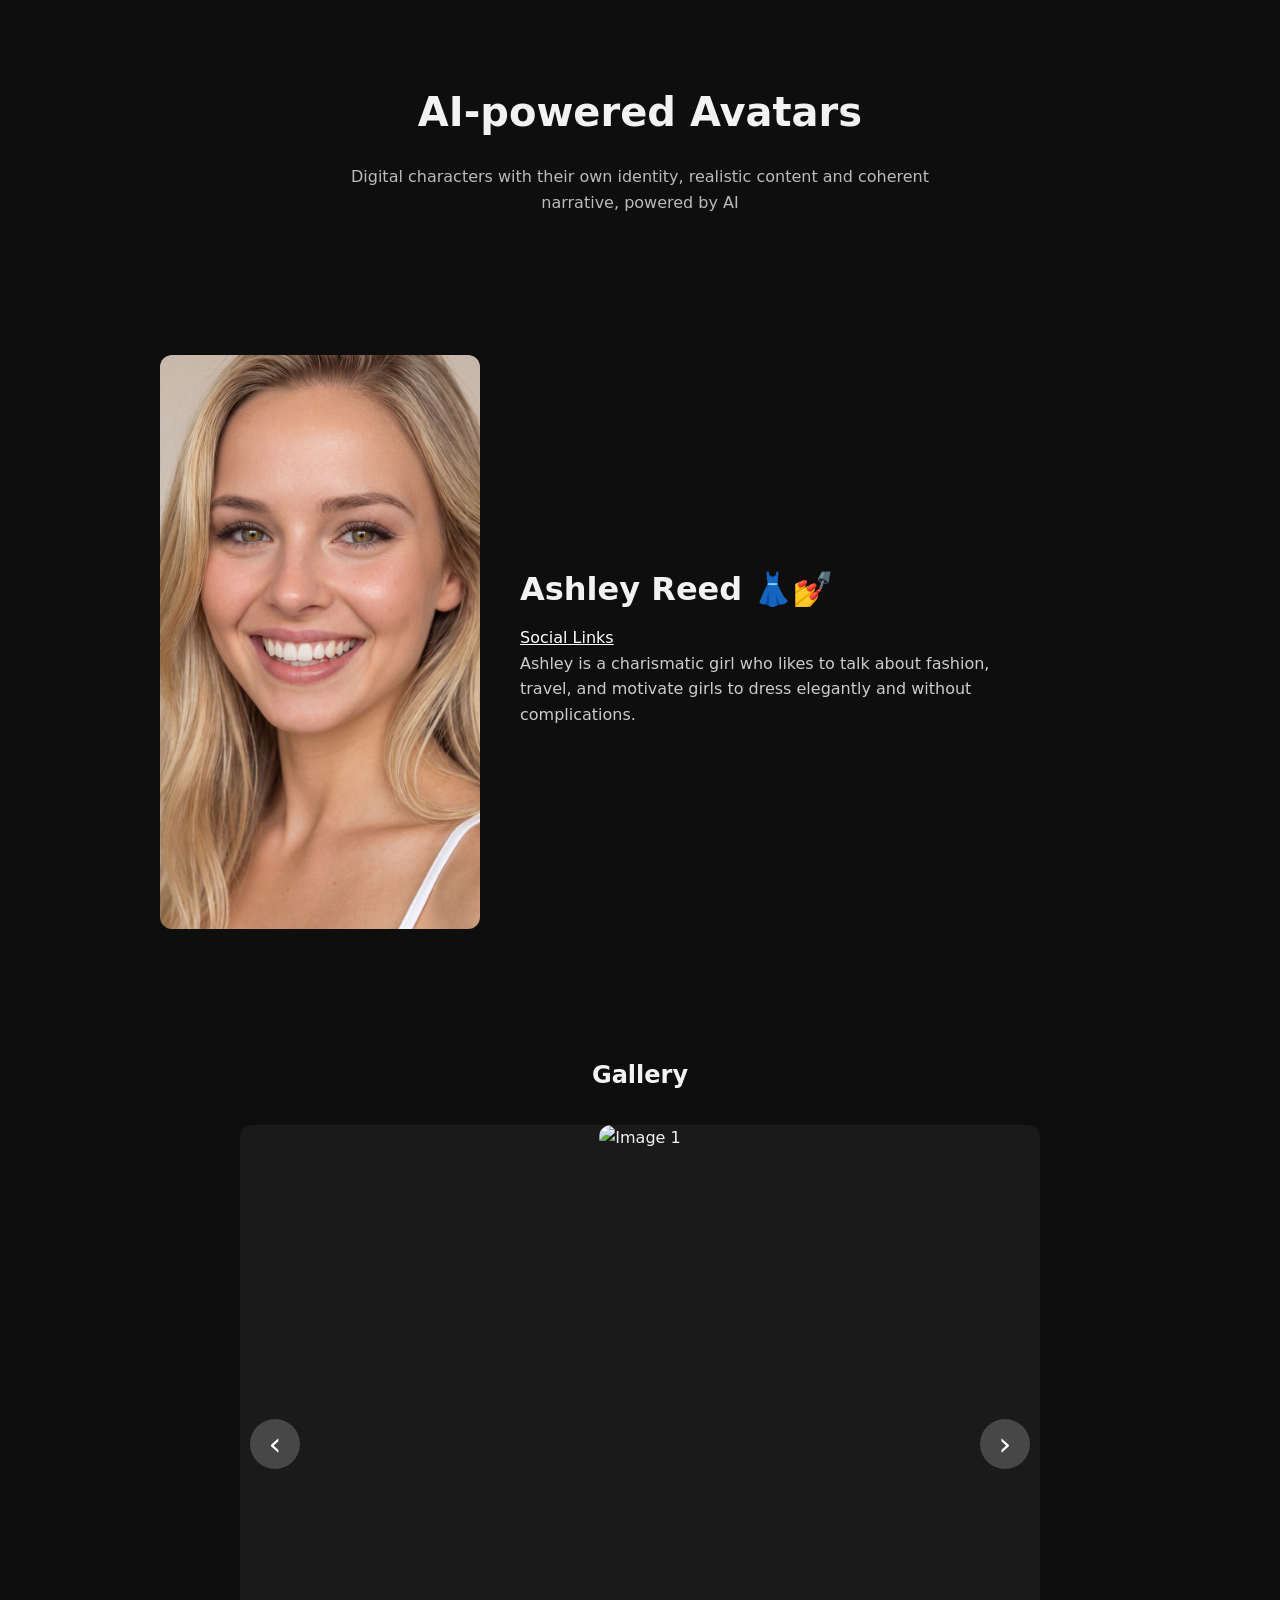
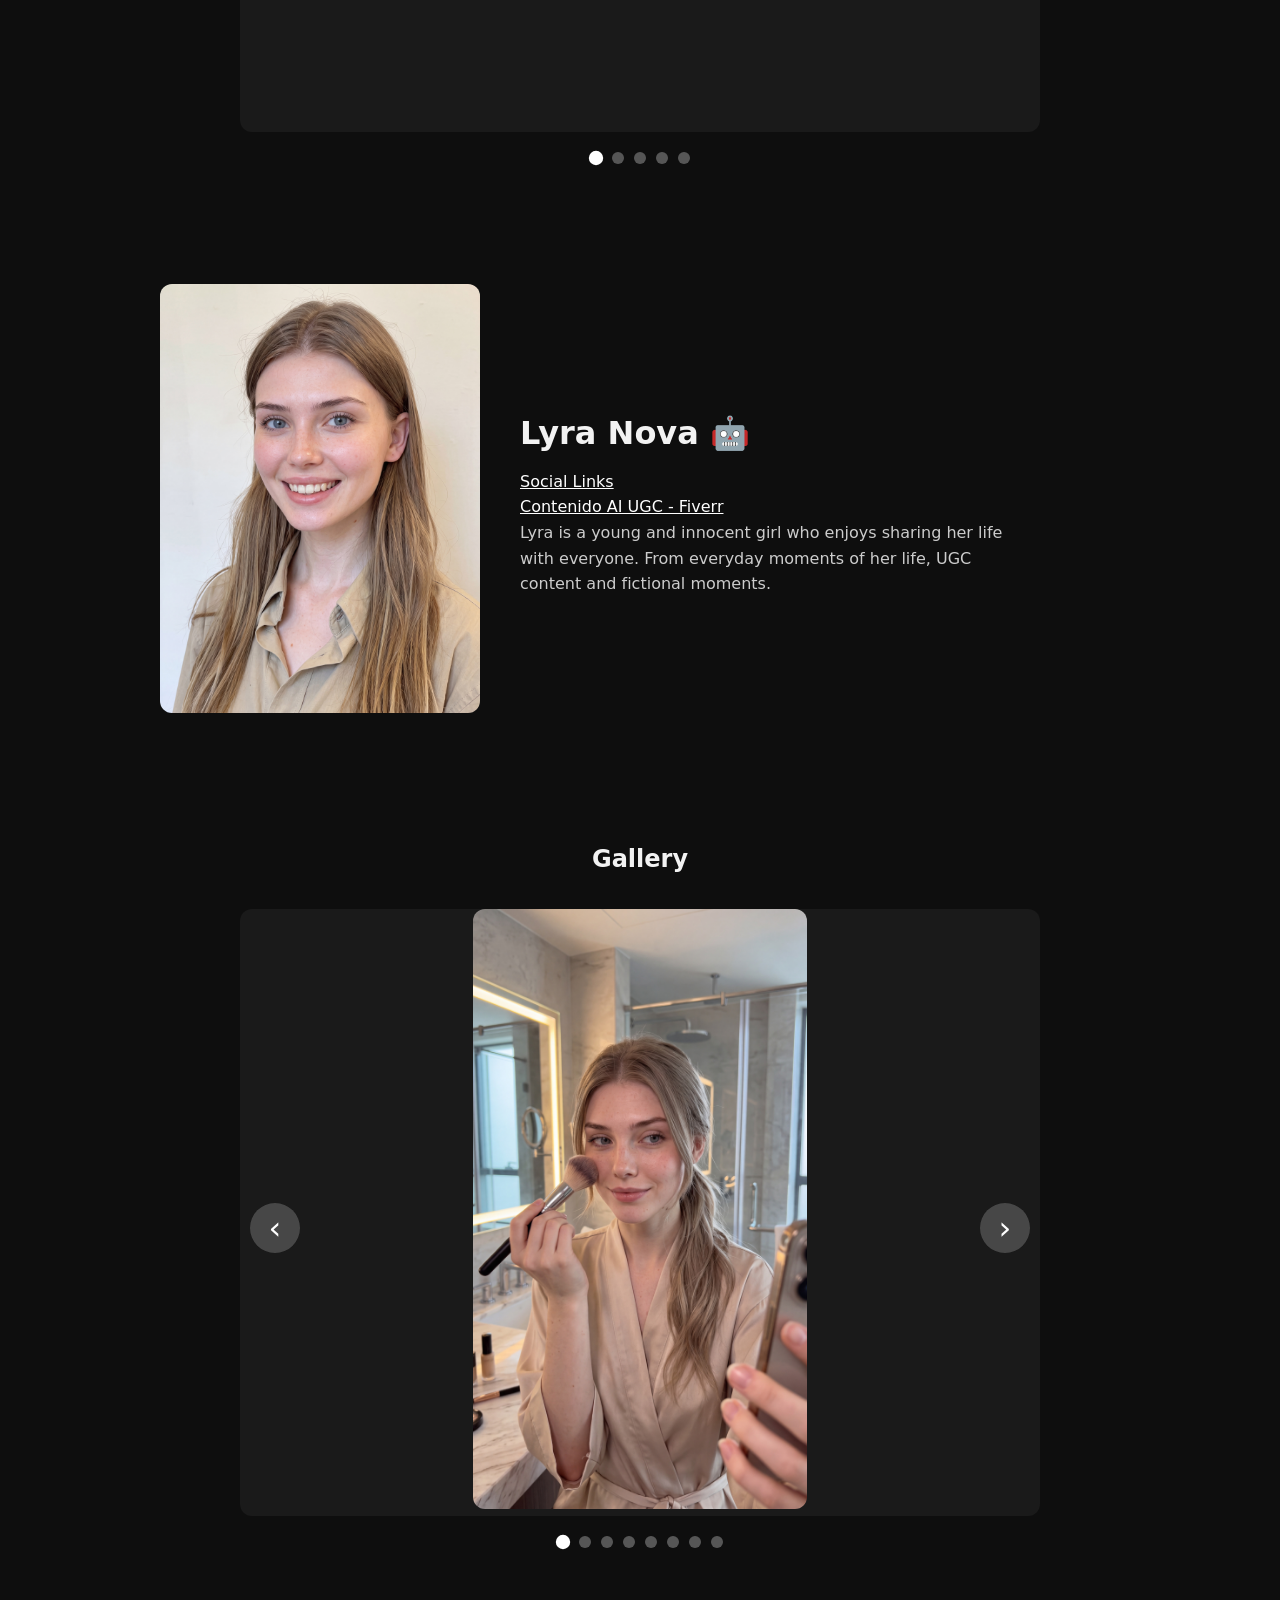
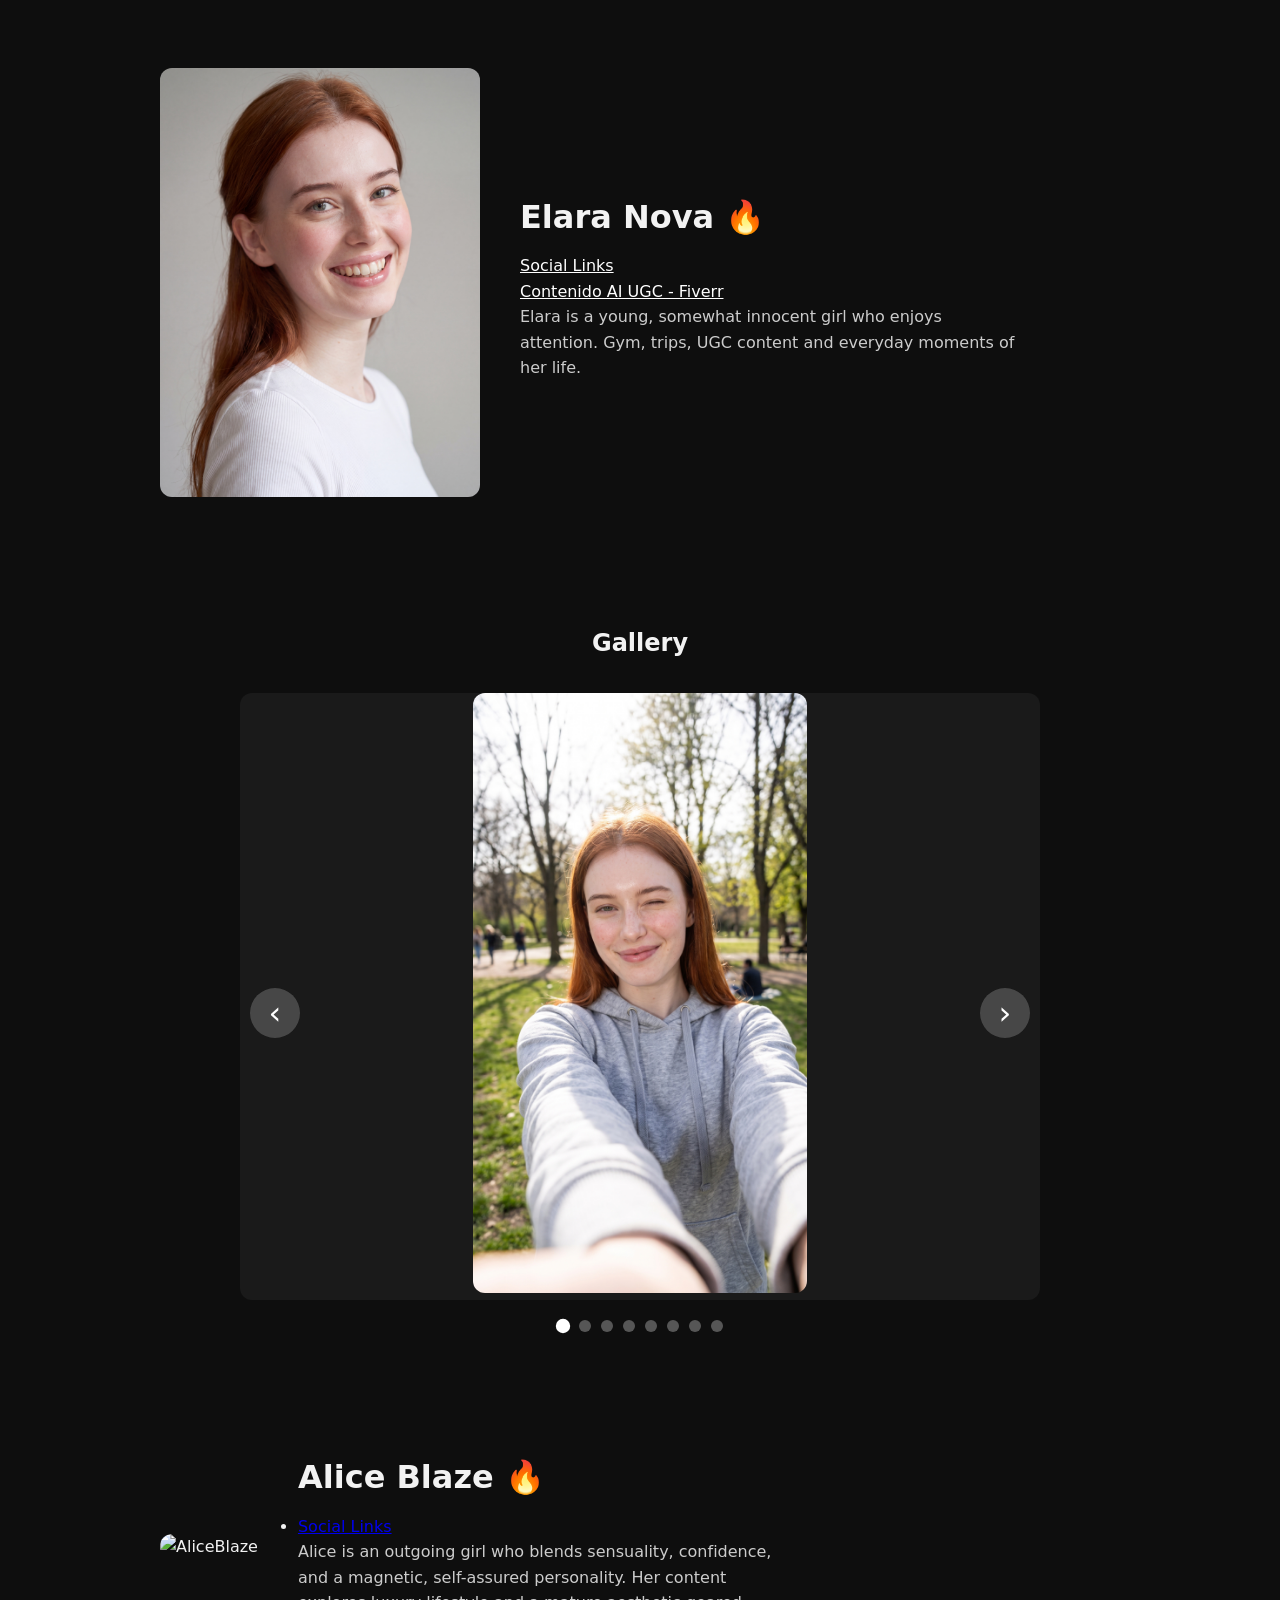
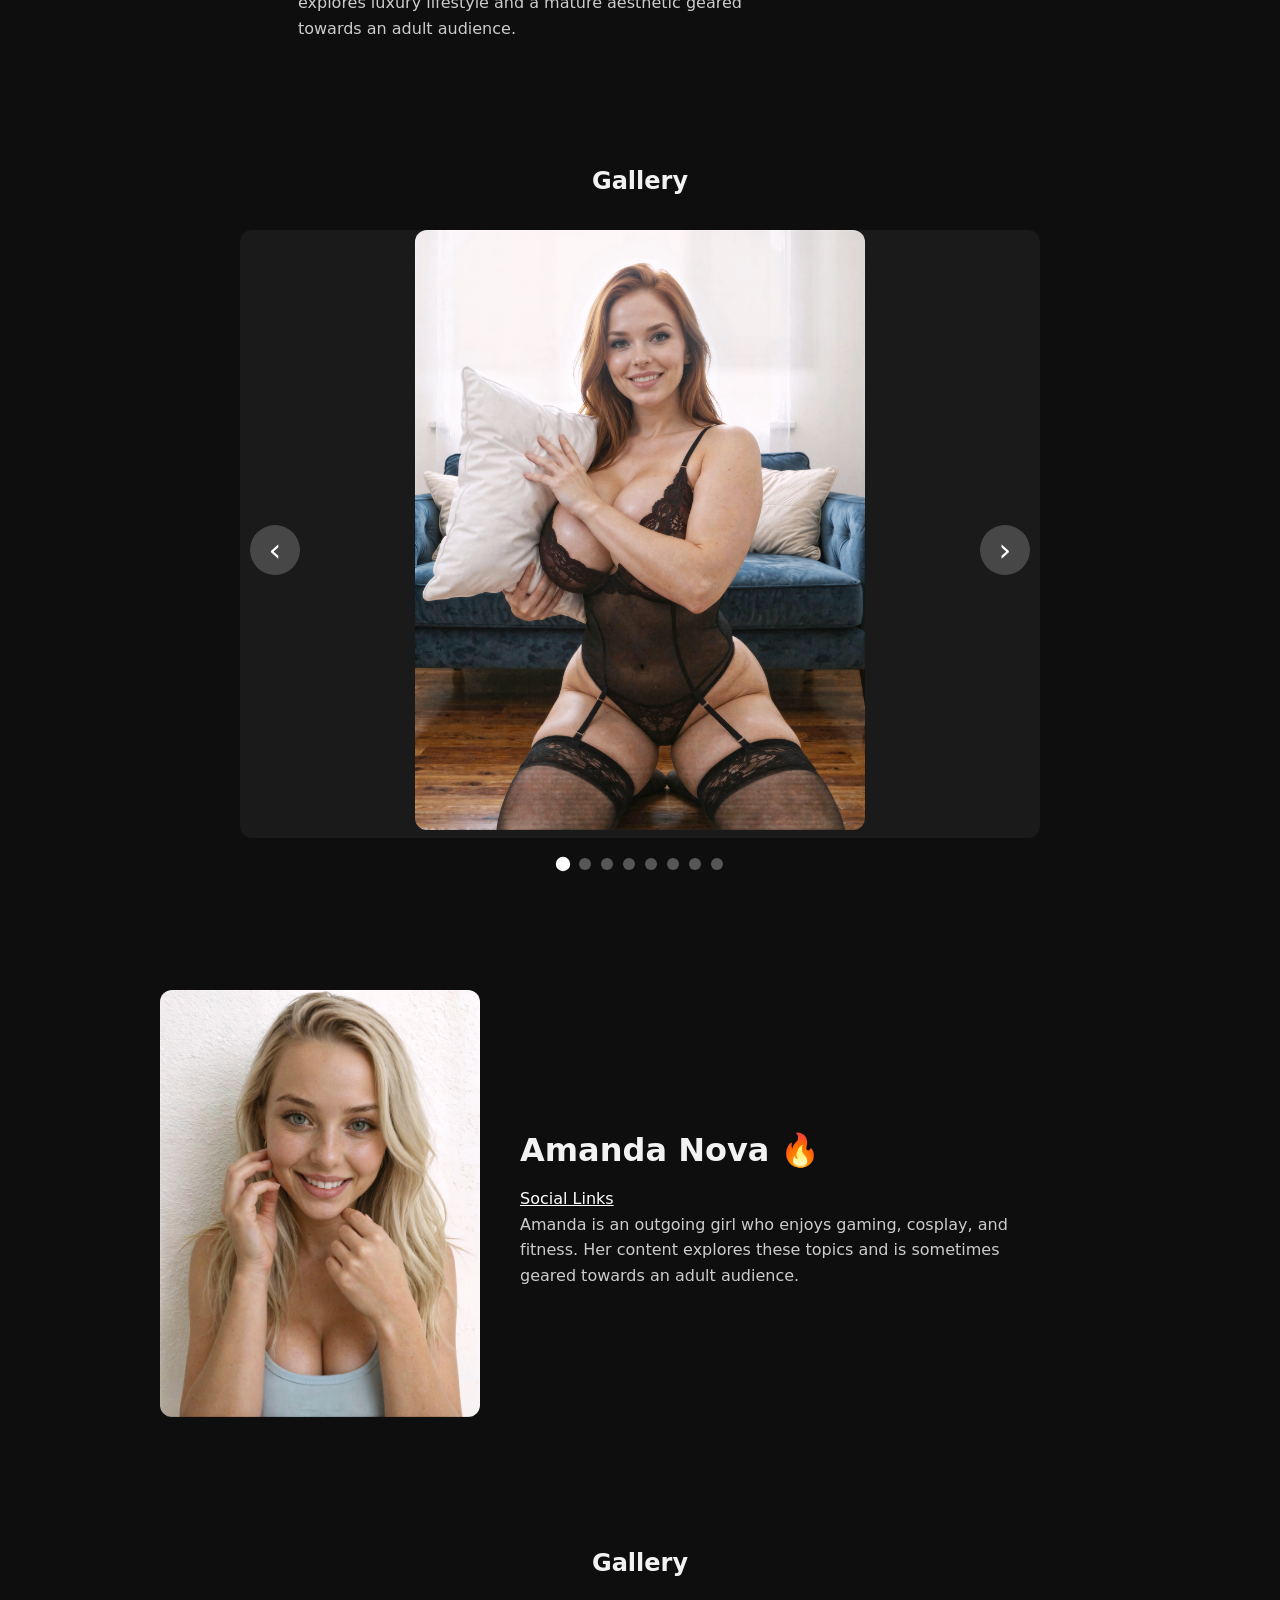
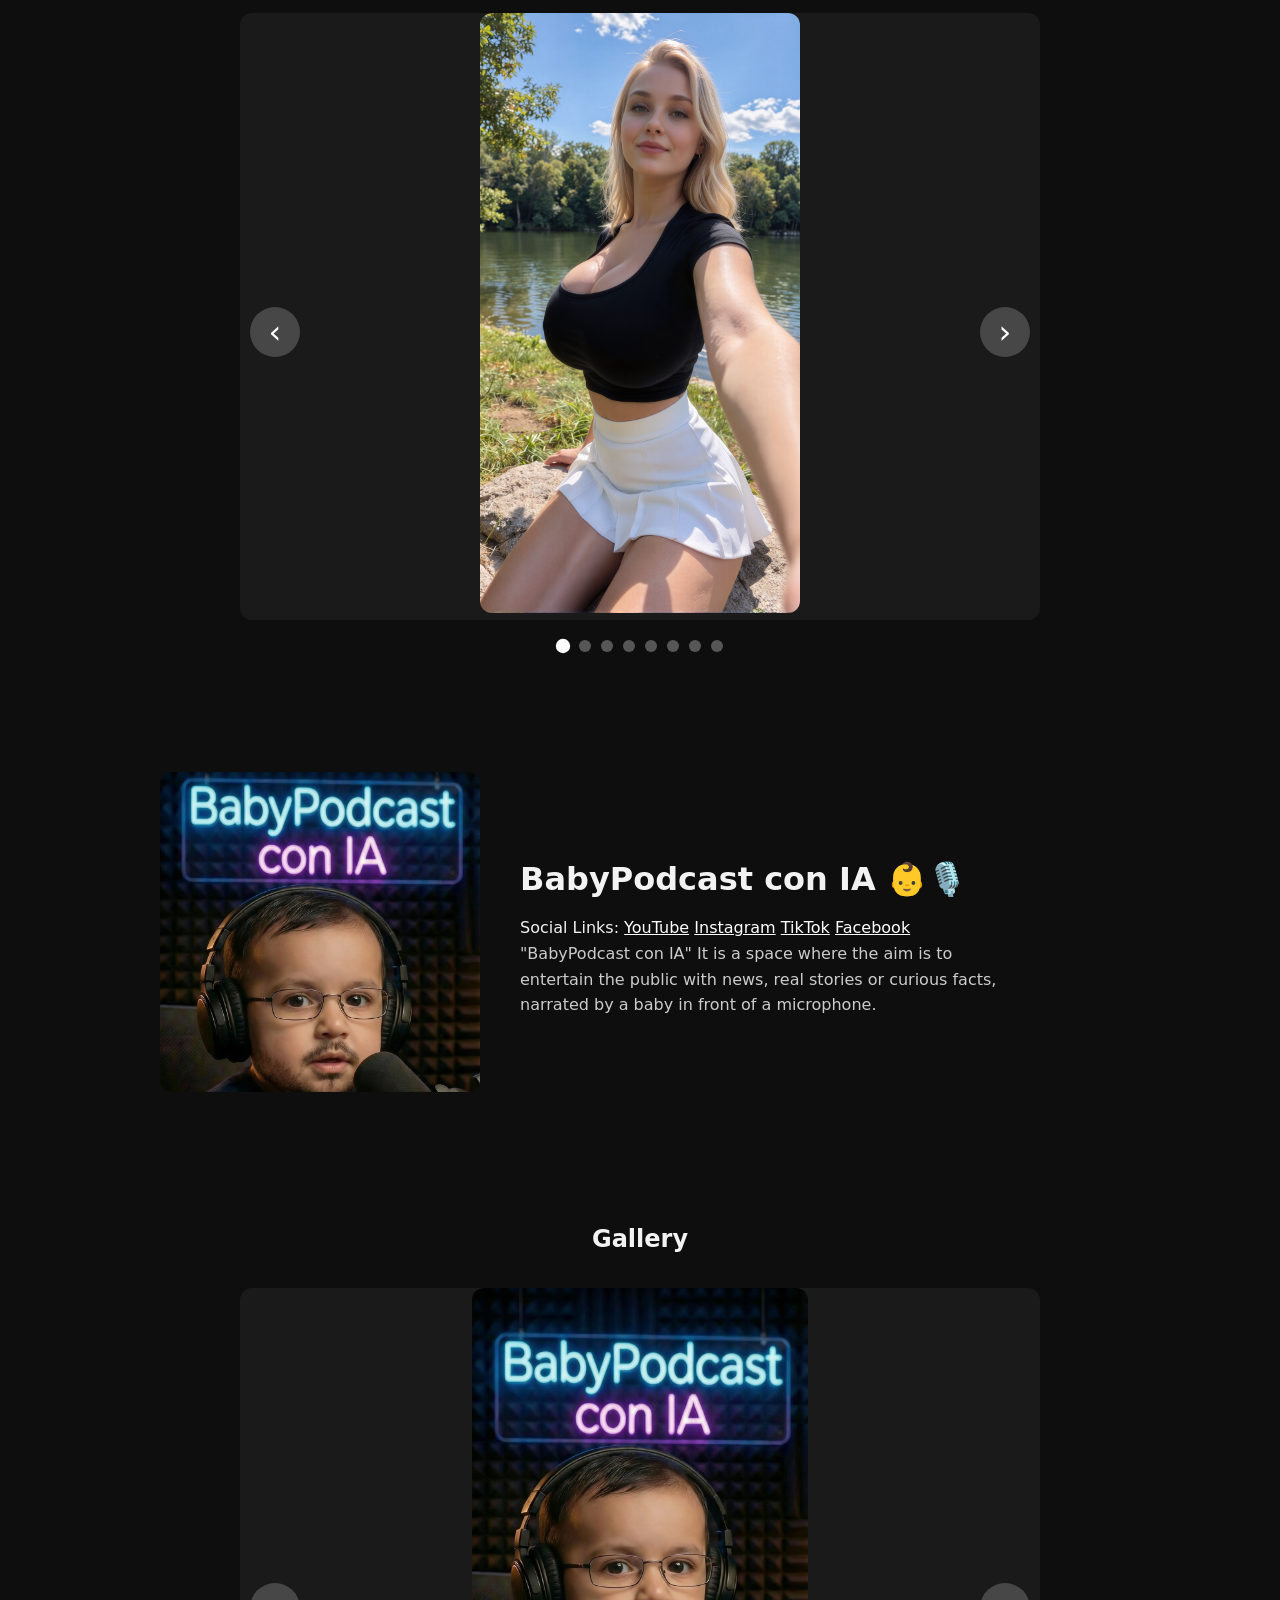
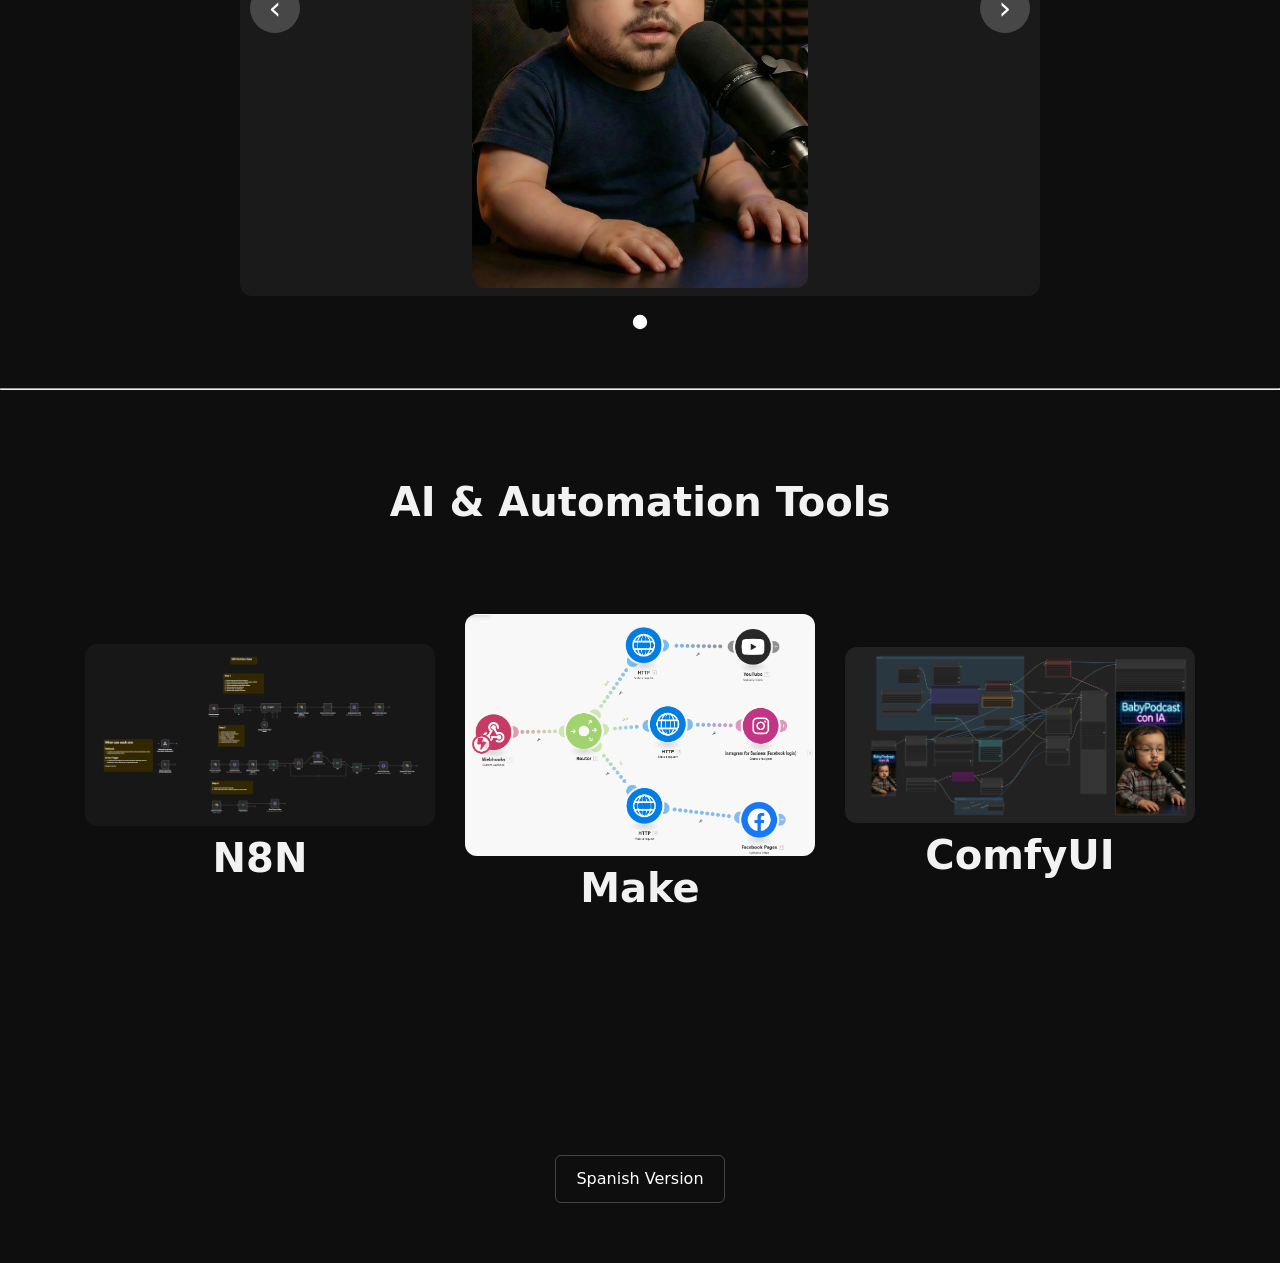
==== commit 36b7395b: "Changed some descriptions" ====
--- a/docs/avatars_english.html
+++ b/docs/avatars_english.html
@@ -3,14 +3,14 @@
 <head>
   <meta charset="UTF-8" />
   <meta name="viewport" content="width=device-width, initial-scale=1.0"/>
-  <title>AI Virtual Influencers</title>
+  <title>AI Avatars</title>
   <link rel="stylesheet" href="assets/css/avatars.css">
 </head>
 <body>
 
   <!-- HERO -->
   <section class="hero">
-    <h1>AI-powered Influencers</h1>
+    <h1>AI-powered Avatars</h1>
     <p>
       Digital characters with their own identity, realistic content
       and coherent narrative, powered by AI
